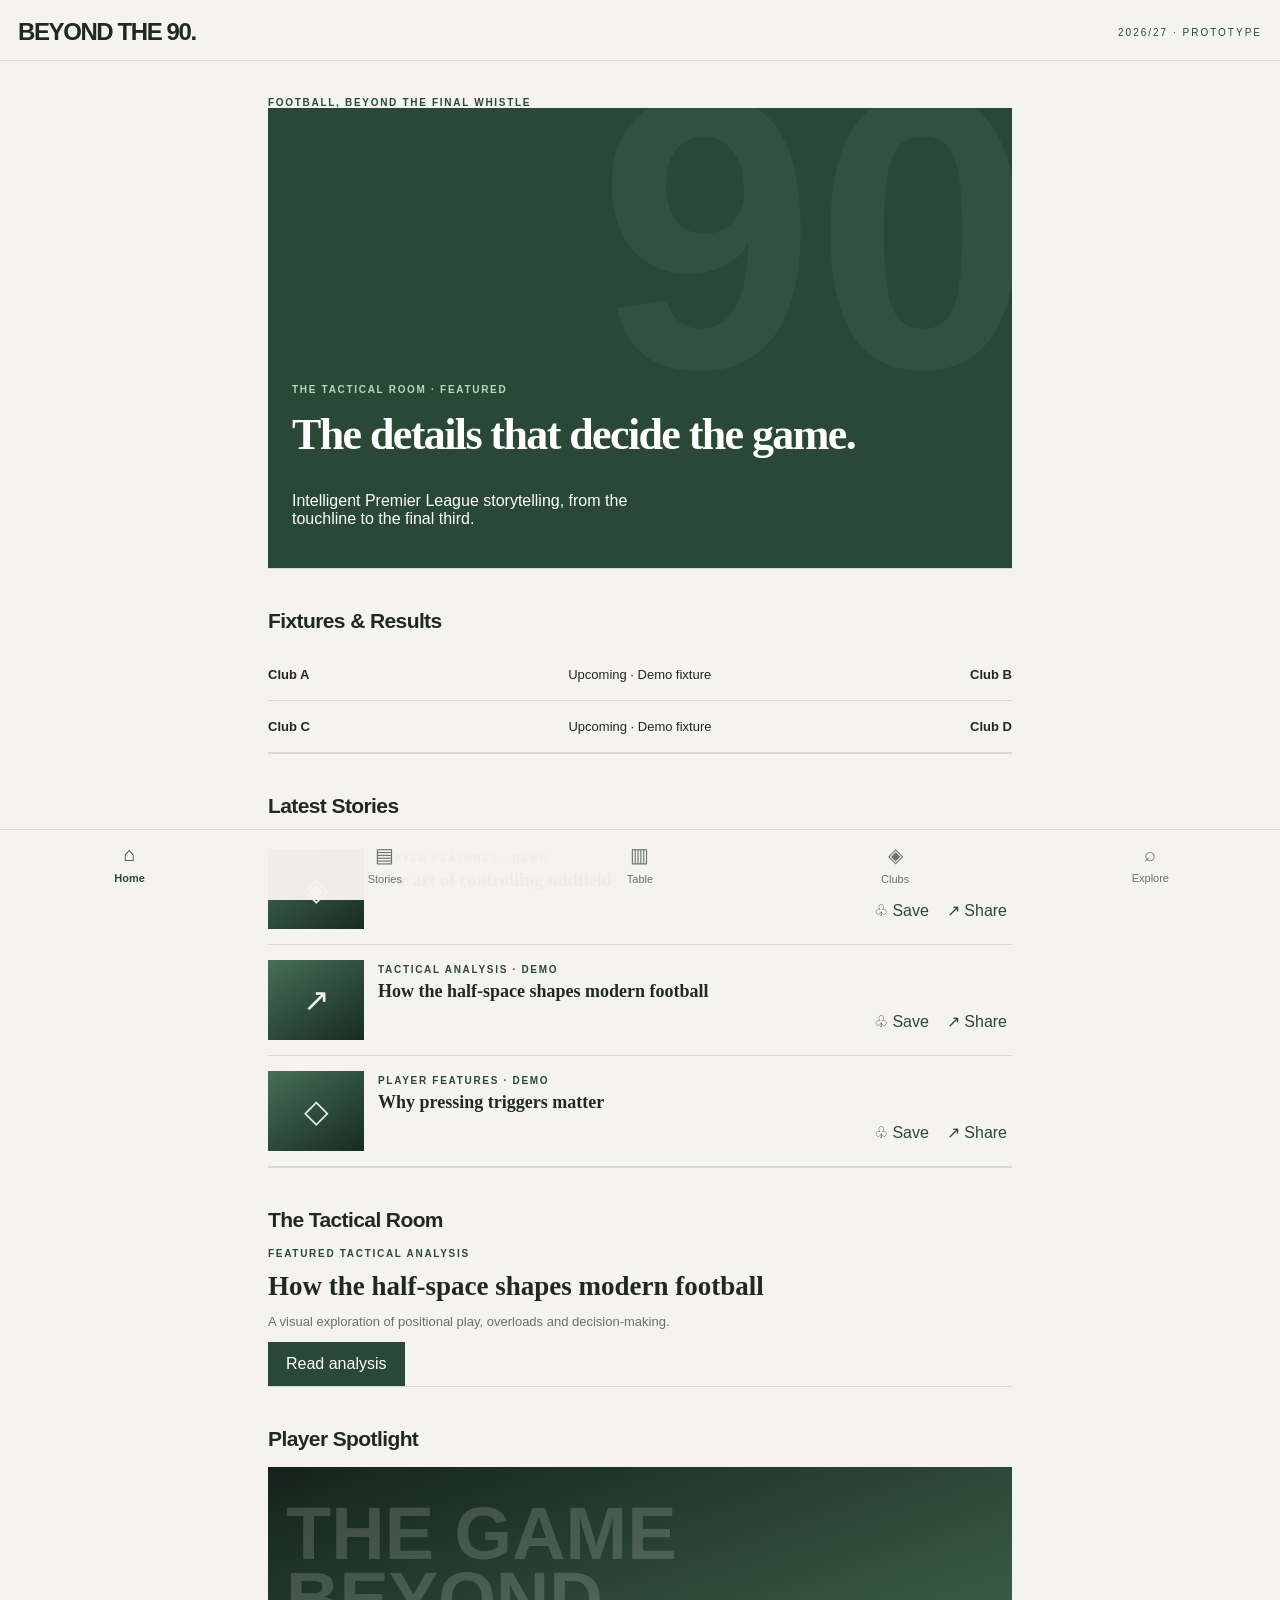
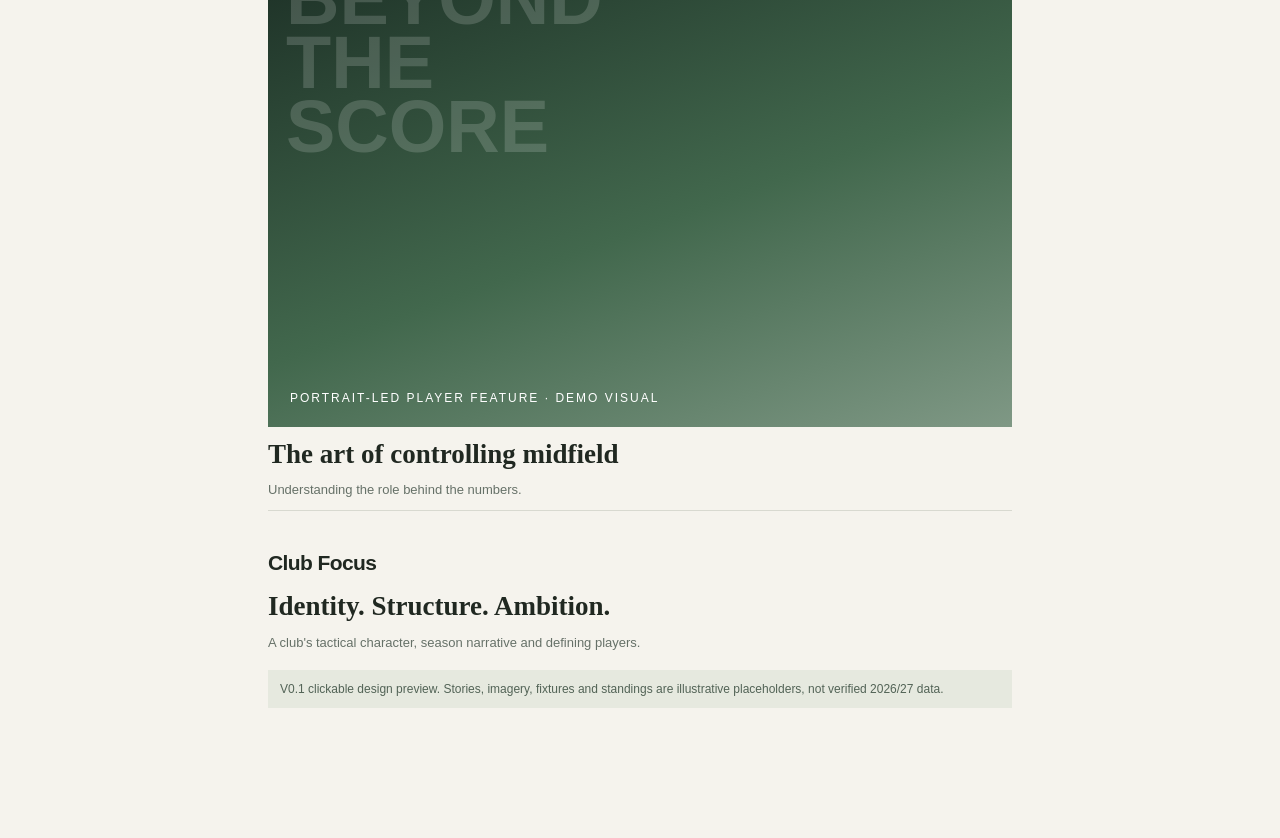
==== index.html @ d26b5502 "Add files via upload" ====
<!doctype html><html lang="en"><head><meta charset="utf-8"><meta name="viewport" content="width=device-width,initial-scale=1,viewport-fit=cover"><title>BEYOND THE 90. — Preview</title><style>:root{--bg:#f5f3ed;--ink:#202821;--green:#294936;--line:#d8d9d0}*{box-sizing:border-box}body{margin:0;background:var(--bg);color:var(--ink);font-family:Arial,Helvetica,sans-serif}button,input{font:inherit}button{cursor:pointer}header{position:sticky;top:0;z-index:4;background:rgba(245,243,237,.96);border-bottom:1px solid var(--line);padding:18px 18px 14px;display:flex;justify-content:space-between;align-items:center}.logo{font-weight:900;font-stretch:condensed;letter-spacing:-1.4px;font-size:24px}.tag{font-size:10px;text-transform:uppercase;letter-spacing:2px;color:var(--green)}main{max-width:780px;margin:auto;padding:20px 18px 110px}.page{display:none}.page.active{display:block}h1{font-family:Georgia,serif;font-size:42px;line-height:1.02;letter-spacing:-1.6px;margin:18px 0}h2{font-size:21px;letter-spacing:-.6px;margin:35px 0 16px}h3{font-family:Georgia,serif;font-size:27px;line-height:1.12;margin:12px 0}.eyebrow{color:var(--green);font-size:10px;font-weight:800;text-transform:uppercase;letter-spacing:1.7px}.muted{color:#667168;font-size:13px}.hero{background:var(--green);color:white;padding:24px;min-height:340px;display:flex;flex-direction:column;justify-content:end;position:relative;overflow:hidden}.hero:before{content:'90';position:absolute;right:-20px;top:-100px;font-size:390px;font-weight:900;color:#ffffff0b}.hero h1{position:relative;font-size:44px}.hero .eyebrow{color:#b6d7bc}.hero p{position:relative;max-width:380px}.section{border-top:1px solid var(--line);padding-top:5px}.fixture{display:flex;justify-content:space-between;padding:18px 0;border-bottom:1px solid var(--line);font-size:13px}.story{display:flex;gap:14px;padding:15px 0;border-bottom:1px solid var(--line);align-items:center}.thumb{width:96px;height:80px;flex-shrink:0;background:linear-gradient(145deg,#456f56,#182b22);display:flex;align-items:center;justify-content:center;color:#e8f0e8;font-size:32px}.story h3{font-size:18px;margin:6px 0}.story button,.actions button{border:0;background:none;color:var(--green);padding:5px}.portrait{height:420px;background:linear-gradient(160deg,#14231d 0%,#42684d 60%,#7f9885 100%);position:relative;display:flex;align-items:end;padding:22px;color:white;overflow:hidden}.portrait:before{content:'THE GAME BEYOND THE SCORE';font-size:74px;font-weight:900;line-height:.87;opacity:.16;position:absolute;top:35px;left:18px;max-width:400px}.portrait .caption{position:relative;font-size:12px;letter-spacing:2px;text-transform:uppercase}.card{padding:16px 0;border-bottom:1px solid var(--line)}.chips{display:flex;overflow-x:auto;gap:8px;padding:12px 0 18px}.chip{border:1px solid #c8cfc7;background:transparent;border-radius:30px;white-space:nowrap;padding:9px 13px;font-size:12px}.search{width:100%;padding:15px;border:1px solid var(--line);background:white;border-radius:2px}.table{width:100%;border-collapse:collapse;font-size:13px}.table th,.table td{padding:13px 6px;text-align:left;border-bottom:1px solid var(--line)}.table th{color:var(--green)}nav{position:fixed;z-index:5;bottom:0;left:0;right:0;background:#f5f3edf7;border-top:1px solid var(--line);display:flex;justify-content:space-around;padding:12px 2px max(14px,env(safe-area-inset-bottom))}nav button{border:0;background:none;font-size:11px;color:#69726b;display:flex;flex-direction:column;align-items:center;gap:6px;min-width:56px}nav button.active{color:var(--green);font-weight:800}nav span{font-size:20px}.primary{background:var(--green);color:white;border:0;padding:13px 18px}.note{font-size:12px;background:#e6e9df;padding:12px;color:#526356;margin:20px 0}.article{display:none}.article.open{display:block}.hidden{display:none}.row{display:flex;justify-content:space-between;align-items:center}.bookmark.saved{color:#fff;background:var(--green);border-radius:3px}.actions{display:flex;gap:8px;justify-content:flex-end}.feature-head{padding:14px 0}.feature-head h3{font-size:30px}.small{font-size:12px}.club{padding:17px 0;border-bottom:1px solid var(--line);display:flex;gap:16px;align-items:center}.crest{width:44px;height:44px;border-radius:50%;background:var(--green);color:white;display:grid;place-items:center;font-weight:bold}.reading{font-family:Georgia,serif;font-size:19px;line-height:1.65}.back{background:none;border:0;color:var(--green);padding:14px 0}@media(min-width:700px){main{padding-top:36px}.hero{min-height:460px}.portrait{height:560px}} </style></head><body><header><div class="logo">BEYOND THE 90.</div><div class="tag">2026/27 · Prototype</div></header><main><div id="home" class="page active"><div class="eyebrow">Football, beyond the final whistle</div><section class="hero"><div class="eyebrow">The tactical room · Featured</div><h1>The details that decide the game.</h1><p>Intelligent Premier League storytelling, from the touchline to the final third.</p></section><div class="section"><h2>Fixtures & Results</h2><div class="fixture"><b>Club A</b><span>Upcoming · Demo fixture</span><b>Club B</b></div><div class="fixture"><b>Club C</b><span>Upcoming · Demo fixture</span><b>Club D</b></div></div><div class="section"><h2>Latest Stories</h2><div id="homeStories"></div></div><div class="section"><h2>The Tactical Room</h2><div class="eyebrow">Featured tactical analysis</div><h3>How the half-space shapes modern football</h3><p class="muted">A visual exploration of positional play, overloads and decision-making.</p><button class="primary" onclick="openArticle(1)">Read analysis</button></div><div class="section"><h2>Player Spotlight</h2><div class="portrait"><div class="caption">Portrait-led player feature · Demo visual</div></div><h3>The art of controlling midfield</h3><p class="muted">Understanding the role behind the numbers.</p></div><div class="section"><h2>Club Focus</h2><h3>Identity. Structure. Ambition.</h3><p class="muted">A club's tactical character, season narrative and defining players.</p></div></div><div id="stories" class="page"><div class="eyebrow">Editorial</div><h1>Stories</h1><p class="muted">Tactical intelligence, player features and the stories behind the results.</p><div id="storiesList"></div></div><div id="table" class="page"><div class="eyebrow">Premier League · Demo</div><h1>League Table</h1><p class="note">Illustrative placeholders only. No live standings or match results are implied.</p><table class="table"><thead><tr><th>#</th><th>Club</th><th>P</th><th>Pts</th></tr></thead><tbody id="standings"></tbody></table></div><div id="clubs" class="page"><div class="eyebrow">The clubs</div><h1>Clubs</h1><p class="muted">Editorial club profiles. Sample entries for layout testing.</p><div id="clubList"></div></div><div id="explore" class="page"><div class="eyebrow">Discover</div><h1>Explore</h1><input id="search" class="search" placeholder="Search stories, clubs, players…" oninput="searchStories(this.value)"><div class="chips"><button class="chip" onclick="topic('Tactics')">Tactics</button><button class="chip" onclick="topic('Midfield')">Midfield</button><button class="chip" onclick="topic('Pressing')">Pressing</button><button class="chip" onclick="topic('Players')">Players</button></div><div id="exploreResults"><h2>Latest Stories</h2><div class="portrait"><div class="caption">Immersive portrait-led feature · Image placeholder</div></div><div class="feature-head"><div class="eyebrow">Player features · Recently published (demo)</div><h3 onclick="openArticle(0)" style="cursor:pointer">The art of controlling midfield</h3><div class="muted">Editorial desk · 5 min read</div><div class="actions"><button onclick="bookmark(0,this)">♧ Save</button><button onclick="shareArticle(0)">↗ Share</button></div></div><div id="exploreStories"></div><button id="loadMore" class="primary" onclick="loadMore()">Load More</button></div><div id="searchResults" class="hidden"></div></div><div id="article" class="article"><button class="back" onclick="backArticle()">← Back to browsing</button><div class="eyebrow">BEYOND THE 90. · Long read</div><h1 id="articleTitle"></h1><p class="muted">Editorial desk · 5 min read · Prototype article</p><div class="portrait"><div class="caption">Authentic licensed photography to be added</div></div><div class="actions"><button onclick="bookmark(currentArticle,this)">♧ Save</button><button onclick="shareArticle(currentArticle)">↗ Share</button></div><div class="reading"><p>Football is often decided in moments too subtle to dominate a highlight reel. The movement before the pass, the spacing between the lines and the decisions made without the ball can change an entire match.</p><p>This is a sample article designed to demonstrate the reading layout. The finished site will contain original, verified editorial coverage with licensed match photography and tactical illustrations.</p></div></div><p class="note">V0.1 clickable design preview. Stories, imagery, fixtures and standings are illustrative placeholders, not verified 2026/27 data.</p></main><nav id="nav"><button class="active" onclick="go('home',this)"><span>⌂</span>Home</button><button onclick="go('stories',this)"><span>▤</span>Stories</button><button onclick="go('table',this)"><span>▥</span>Table</button><button onclick="go('clubs',this)"><span>◈</span>Clubs</button><button onclick="go('explore',this)"><span>⌕</span>Explore</button></nav><script>const titles=['The art of controlling midfield','How the half-space shapes modern football','Why pressing triggers matter','The full-back role is changing','Reading the game between the lines','How teams create overloads','The value of a defensive midfielder','Building from the back'];let currentArticle=0,prior='home',loaded=3;const saved=new Set(JSON.parse(localStorage.getItem('b90saved')||'[]'));function card(i){return `<div class="story"><div class="thumb">${['◈','↗','◇','◉'][i%4]}</div><div style="flex:1"><div class="eyebrow">${i%2?'Tactical analysis':'Player features'} · Demo</div><h3 onclick="openArticle(${i})" style="cursor:pointer">${titles[i]}</h3><div class="actions"><button class="bookmark ${saved.has(i)?'saved':''}" onclick="bookmark(${i},this)">${saved.has(i)?'✓ Saved':'♧ Save'}</button><button onclick="shareArticle(${i})">↗ Share</button></div></div></div>`}function render(){document.getElementById('homeStories').innerHTML=[0,1,2].map(card).join('');document.getElementById('storiesList').innerHTML=titles.map((_,i)=>card(i)).join('');document.getElementById('exploreStories').innerHTML=Array.from({length:loaded},(_,i)=>card(i+1)).join('');document.getElementById('loadMore').style.display=loaded>=titles.length-1?'none':'block'}function go(id,btn){document.getElementById('article').classList.remove('open');document.querySelectorAll('.page').forEach(p=>p.classList.toggle('active',p.id===id));document.querySelectorAll('nav button').forEach(b=>b.classList.remove('active'));btn.classList.add('active');prior=id;window.scrollTo(0,0)}function openArticle(i){currentArticle=i;document.getElementById('articleTitle').textContent=titles[i];document.querySelectorAll('.page').forEach(p=>p.classList.remove('active'));document.getElementById('article').classList.add('open');window.scrollTo(0,0)}function backArticle(){document.getElementById('article').classList.remove('open');document.getElementById(prior).classList.add('active')}function bookmark(i){saved.has(i)?saved.delete(i):saved.add(i);localStorage.setItem('b90saved',JSON.stringify([...saved]));render()}async function shareArticle(i){if(navigator.share){try{await navigator.share({title:titles[i],url:location.href})}catch(e){}}else{try{await navigator.clipboard.writeText(location.href);alert('Prototype link copied')}catch(e){alert('Sharing is available in supported browsers')}}}function loadMore(){loaded=Math.min(loaded+3,titles.length-1);render()}function searchStories(q){const s=document.getElementById('searchResults'),e=document.getElementById('exploreResults');if(!q.trim()){s.classList.add('hidden');e.classList.remove('hidden');return}e.classList.add('hidden');s.classList.remove('hidden');const results=titles.map((t,i)=>({t,i})).filter(x=>x.t.toLowerCase().includes(q.toLowerCase()));s.innerHTML='<h2>Search Results</h2>'+(results.length?results.map(x=>card(x.i)).join(''):'<p class="muted">No matching demo stories. Try “midfield” or “pressing”.</p>')}function topic(q){document.getElementById('search').value=q;searchStories(q)}document.getElementById('standings').innerHTML=Array.from({length:20},(_,i)=>`<tr><td>${i+1}</td><td>Demo Club ${i+1}</td><td>—</td><td>—</td></tr>`).join('');document.getElementById('clubList').innerHTML=['Arsenal','Aston Villa','Bournemouth','Brentford','Brighton','Chelsea','Crystal Palace','Everton','Fulham','Liverpool','Manchester City','Manchester United','Newcastle United','Nottingham Forest','Tottenham Hotspur','West Ham United'].map((n,i)=>`<div class="club"><div class="crest">${n.slice(0,2).toUpperCase()}</div><div><b>${n}</b><div class="muted">Editorial club profile · Preview</div></div></div>`).join('');render();</script></body></html>
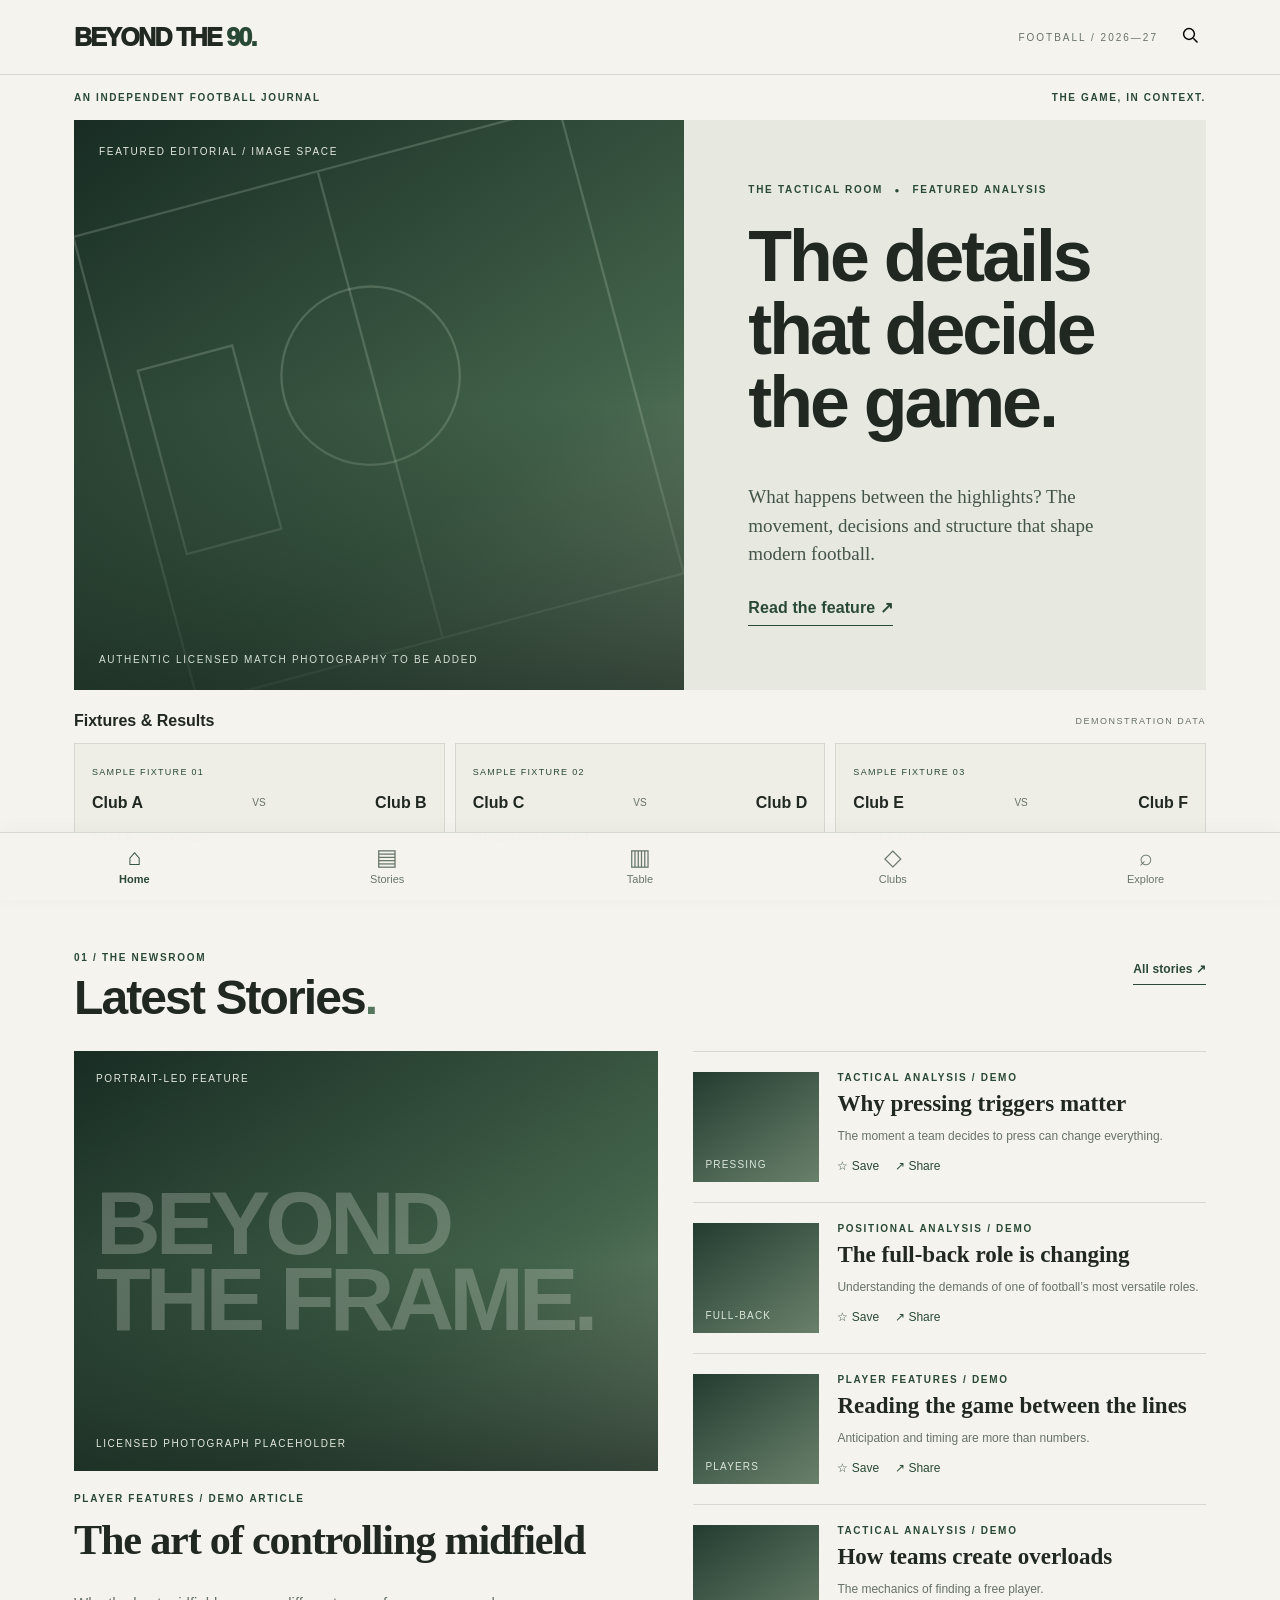
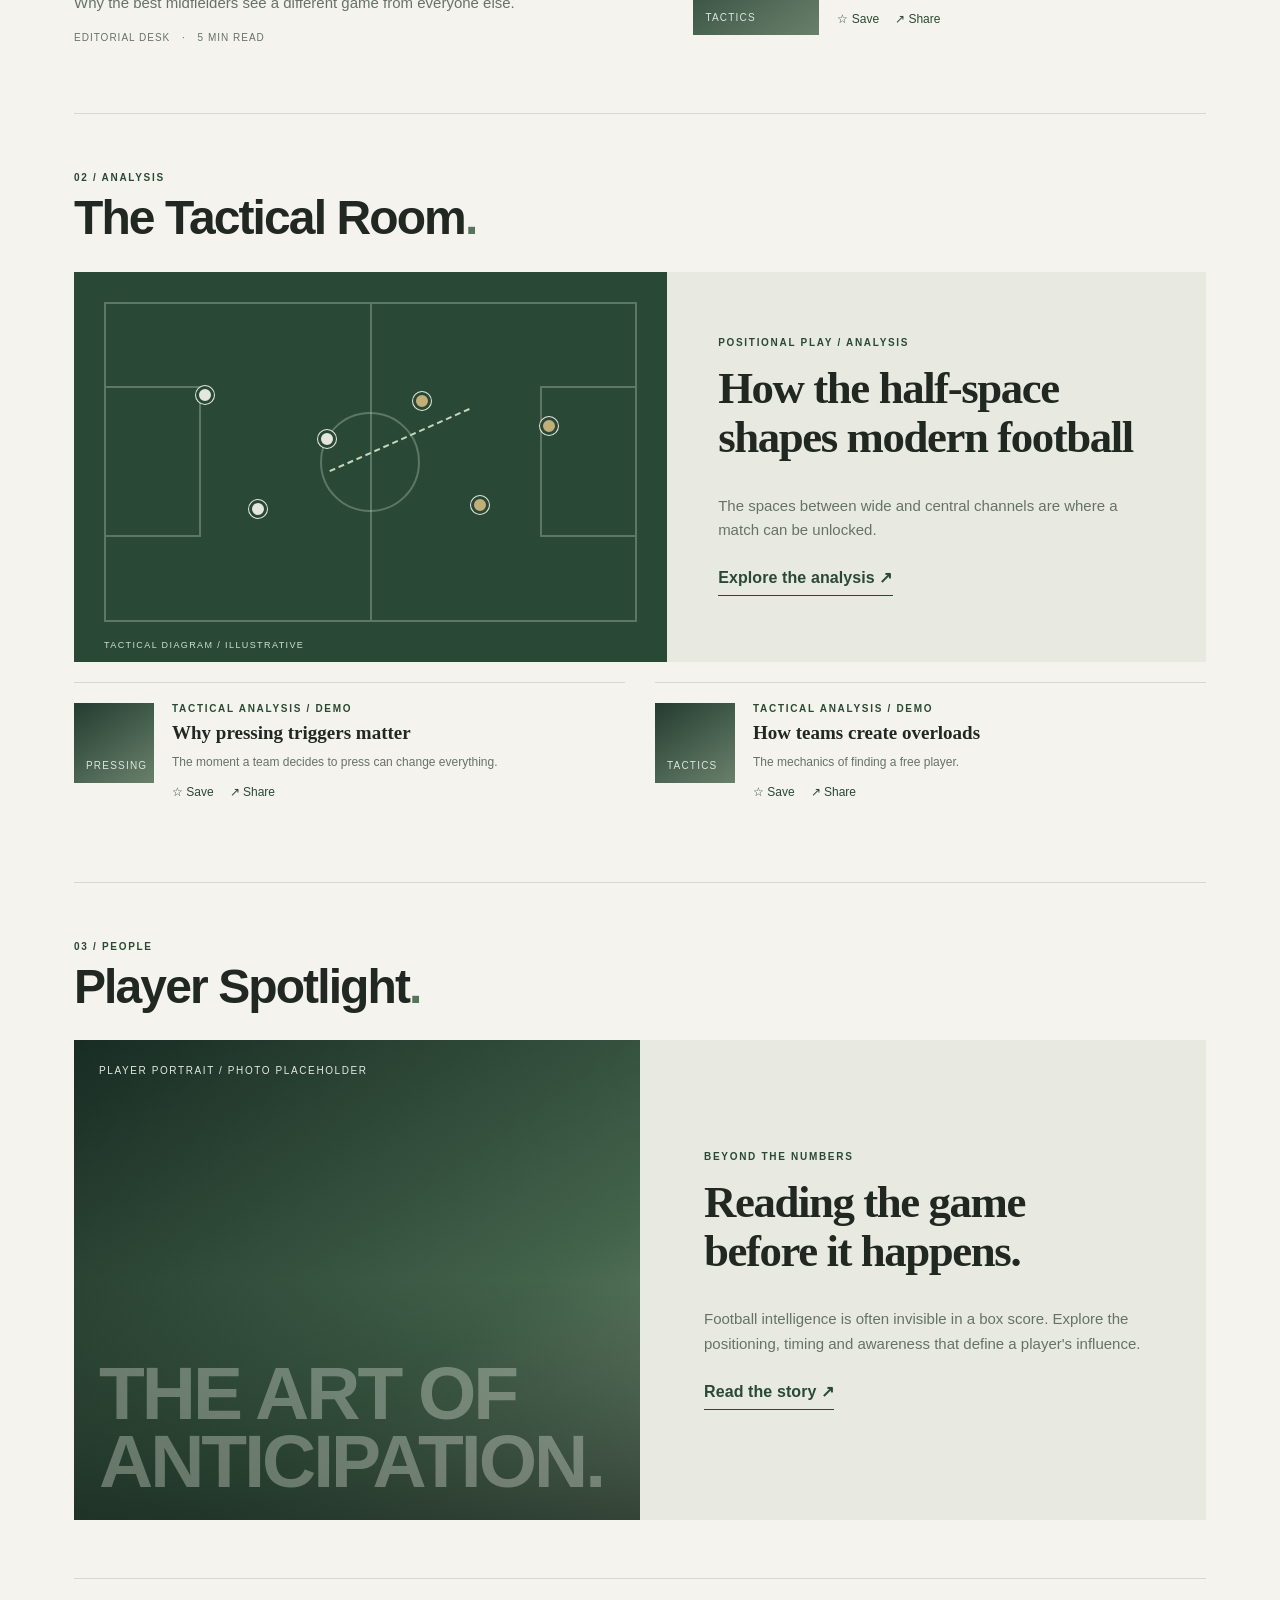
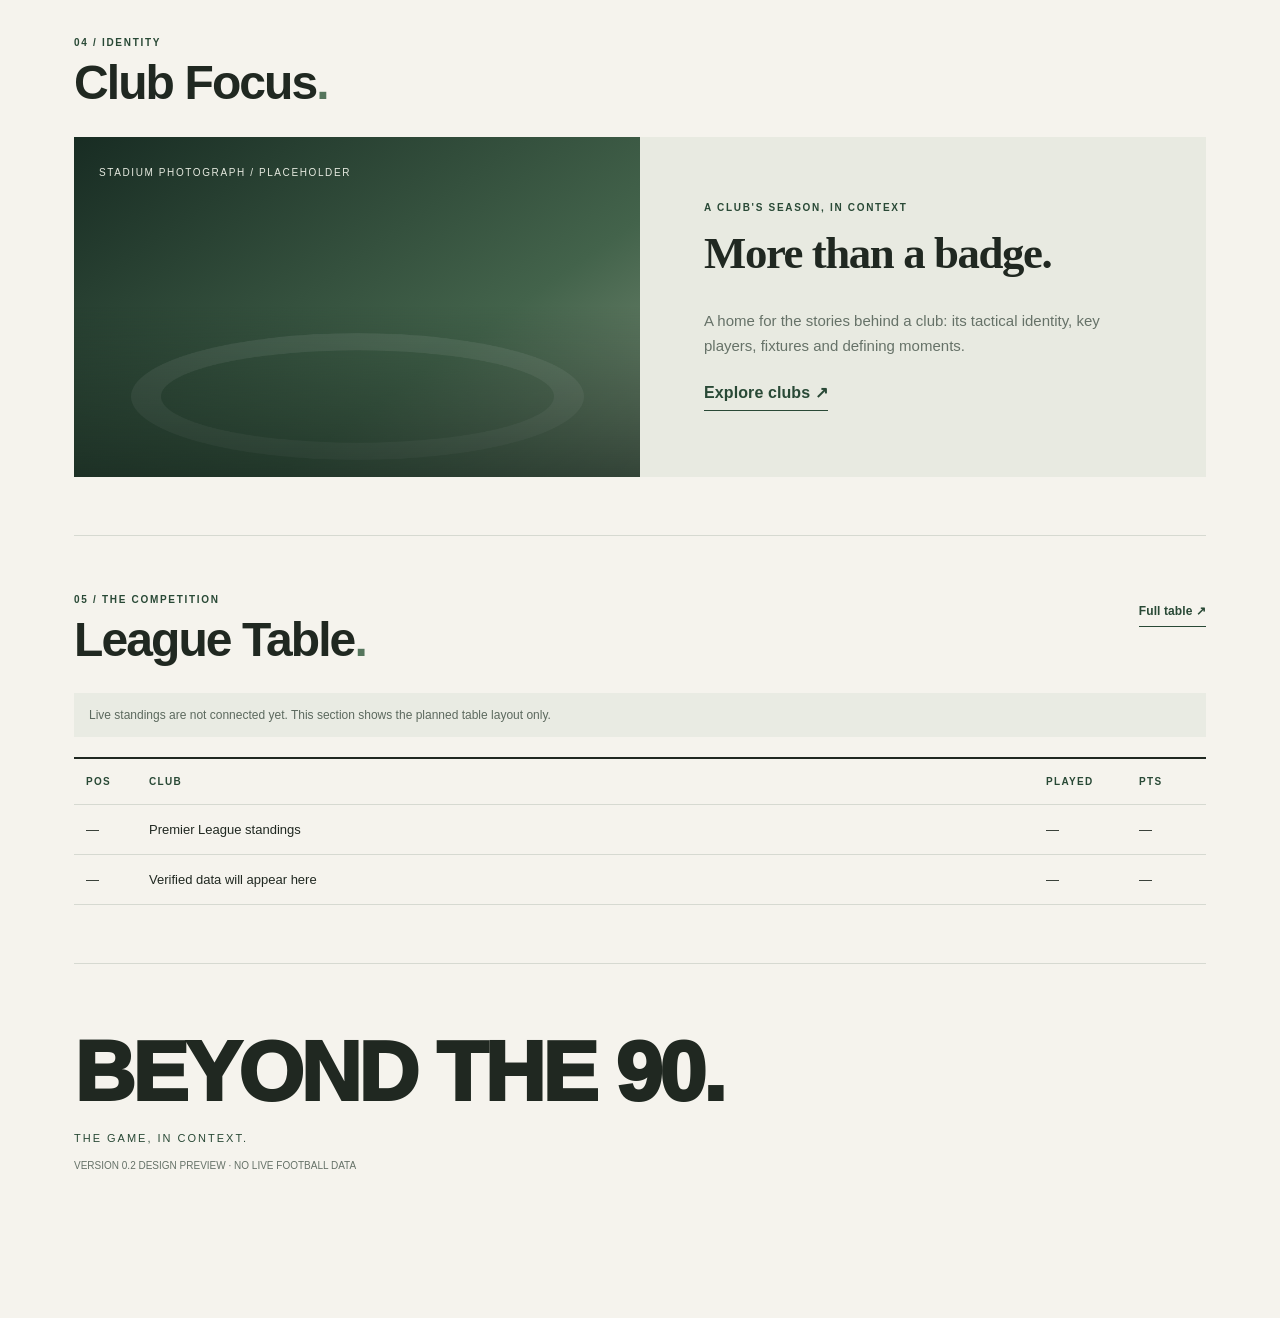
==== commit a92424ba: "Add files via upload" ====
--- a/index.html
+++ b/index.html
@@ -1 +1,10 @@
-<!doctype html><html lang="en"><head><meta charset="utf-8"><meta name="viewport" content="width=device-width,initial-scale=1,viewport-fit=cover"><title>BEYOND THE 90. — Preview</title><style>:root{--bg:#f5f3ed;--ink:#202821;--green:#294936;--line:#d8d9d0}*{box-sizing:border-box}body{margin:0;background:var(--bg);color:var(--ink);font-family:Arial,Helvetica,sans-serif}button,input{font:inherit}button{cursor:pointer}header{position:sticky;top:0;z-index:4;background:rgba(245,243,237,.96);border-bottom:1px solid var(--line);padding:18px 18px 14px;display:flex;justify-content:space-between;align-items:center}.logo{font-weight:900;font-stretch:condensed;letter-spacing:-1.4px;font-size:24px}.tag{font-size:10px;text-transform:uppercase;letter-spacing:2px;color:var(--green)}main{max-width:780px;margin:auto;padding:20px 18px 110px}.page{display:none}.page.active{display:block}h1{font-family:Georgia,serif;font-size:42px;line-height:1.02;letter-spacing:-1.6px;margin:18px 0}h2{font-size:21px;letter-spacing:-.6px;margin:35px 0 16px}h3{font-family:Georgia,serif;font-size:27px;line-height:1.12;margin:12px 0}.eyebrow{color:var(--green);font-size:10px;font-weight:800;text-transform:uppercase;letter-spacing:1.7px}.muted{color:#667168;font-size:13px}.hero{background:var(--green);color:white;padding:24px;min-height:340px;display:flex;flex-direction:column;justify-content:end;position:relative;overflow:hidden}.hero:before{content:'90';position:absolute;right:-20px;top:-100px;font-size:390px;font-weight:900;color:#ffffff0b}.hero h1{position:relative;font-size:44px}.hero .eyebrow{color:#b6d7bc}.hero p{position:relative;max-width:380px}.section{border-top:1px solid var(--line);padding-top:5px}.fixture{display:flex;justify-content:space-between;padding:18px 0;border-bottom:1px solid var(--line);font-size:13px}.story{display:flex;gap:14px;padding:15px 0;border-bottom:1px solid var(--line);align-items:center}.thumb{width:96px;height:80px;flex-shrink:0;background:linear-gradient(145deg,#456f56,#182b22);display:flex;align-items:center;justify-content:center;color:#e8f0e8;font-size:32px}.story h3{font-size:18px;margin:6px 0}.story button,.actions button{border:0;background:none;color:var(--green);padding:5px}.portrait{height:420px;background:linear-gradient(160deg,#14231d 0%,#42684d 60%,#7f9885 100%);position:relative;display:flex;align-items:end;padding:22px;color:white;overflow:hidden}.portrait:before{content:'THE GAME BEYOND THE SCORE';font-size:74px;font-weight:900;line-height:.87;opacity:.16;position:absolute;top:35px;left:18px;max-width:400px}.portrait .caption{position:relative;font-size:12px;letter-spacing:2px;text-transform:uppercase}.card{padding:16px 0;border-bottom:1px solid var(--line)}.chips{display:flex;overflow-x:auto;gap:8px;padding:12px 0 18px}.chip{border:1px solid #c8cfc7;background:transparent;border-radius:30px;white-space:nowrap;padding:9px 13px;font-size:12px}.search{width:100%;padding:15px;border:1px solid var(--line);background:white;border-radius:2px}.table{width:100%;border-collapse:collapse;font-size:13px}.table th,.table td{padding:13px 6px;text-align:left;border-bottom:1px solid var(--line)}.table th{color:var(--green)}nav{position:fixed;z-index:5;bottom:0;left:0;right:0;background:#f5f3edf7;border-top:1px solid var(--line);display:flex;justify-content:space-around;padding:12px 2px max(14px,env(safe-area-inset-bottom))}nav button{border:0;background:none;font-size:11px;color:#69726b;display:flex;flex-direction:column;align-items:center;gap:6px;min-width:56px}nav button.active{color:var(--green);font-weight:800}nav span{font-size:20px}.primary{background:var(--green);color:white;border:0;padding:13px 18px}.note{font-size:12px;background:#e6e9df;padding:12px;color:#526356;margin:20px 0}.article{display:none}.article.open{display:block}.hidden{display:none}.row{display:flex;justify-content:space-between;align-items:center}.bookmark.saved{color:#fff;background:var(--green);border-radius:3px}.actions{display:flex;gap:8px;justify-content:flex-end}.feature-head{padding:14px 0}.feature-head h3{font-size:30px}.small{font-size:12px}.club{padding:17px 0;border-bottom:1px solid var(--line);display:flex;gap:16px;align-items:center}.crest{width:44px;height:44px;border-radius:50%;background:var(--green);color:white;display:grid;place-items:center;font-weight:bold}.reading{font-family:Georgia,serif;font-size:19px;line-height:1.65}.back{background:none;border:0;color:var(--green);padding:14px 0}@media(min-width:700px){main{padding-top:36px}.hero{min-height:460px}.portrait{height:560px}} </style></head><body><header><div class="logo">BEYOND THE 90.</div><div class="tag">2026/27 · Prototype</div></header><main><div id="home" class="page active"><div class="eyebrow">Football, beyond the final whistle</div><section class="hero"><div class="eyebrow">The tactical room · Featured</div><h1>The details that decide the game.</h1><p>Intelligent Premier League storytelling, from the touchline to the final third.</p></section><div class="section"><h2>Fixtures & Results</h2><div class="fixture"><b>Club A</b><span>Upcoming · Demo fixture</span><b>Club B</b></div><div class="fixture"><b>Club C</b><span>Upcoming · Demo fixture</span><b>Club D</b></div></div><div class="section"><h2>Latest Stories</h2><div id="homeStories"></div></div><div class="section"><h2>The Tactical Room</h2><div class="eyebrow">Featured tactical analysis</div><h3>How the half-space shapes modern football</h3><p class="muted">A visual exploration of positional play, overloads and decision-making.</p><button class="primary" onclick="openArticle(1)">Read analysis</button></div><div class="section"><h2>Player Spotlight</h2><div class="portrait"><div class="caption">Portrait-led player feature · Demo visual</div></div><h3>The art of controlling midfield</h3><p class="muted">Understanding the role behind the numbers.</p></div><div class="section"><h2>Club Focus</h2><h3>Identity. Structure. Ambition.</h3><p class="muted">A club's tactical character, season narrative and defining players.</p></div></div><div id="stories" class="page"><div class="eyebrow">Editorial</div><h1>Stories</h1><p class="muted">Tactical intelligence, player features and the stories behind the results.</p><div id="storiesList"></div></div><div id="table" class="page"><div class="eyebrow">Premier League · Demo</div><h1>League Table</h1><p class="note">Illustrative placeholders only. No live standings or match results are implied.</p><table class="table"><thead><tr><th>#</th><th>Club</th><th>P</th><th>Pts</th></tr></thead><tbody id="standings"></tbody></table></div><div id="clubs" class="page"><div class="eyebrow">The clubs</div><h1>Clubs</h1><p class="muted">Editorial club profiles. Sample entries for layout testing.</p><div id="clubList"></div></div><div id="explore" class="page"><div class="eyebrow">Discover</div><h1>Explore</h1><input id="search" class="search" placeholder="Search stories, clubs, players…" oninput="searchStories(this.value)"><div class="chips"><button class="chip" onclick="topic('Tactics')">Tactics</button><button class="chip" onclick="topic('Midfield')">Midfield</button><button class="chip" onclick="topic('Pressing')">Pressing</button><button class="chip" onclick="topic('Players')">Players</button></div><div id="exploreResults"><h2>Latest Stories</h2><div class="portrait"><div class="caption">Immersive portrait-led feature · Image placeholder</div></div><div class="feature-head"><div class="eyebrow">Player features · Recently published (demo)</div><h3 onclick="openArticle(0)" style="cursor:pointer">The art of controlling midfield</h3><div class="muted">Editorial desk · 5 min read</div><div class="actions"><button onclick="bookmark(0,this)">♧ Save</button><button onclick="shareArticle(0)">↗ Share</button></div></div><div id="exploreStories"></div><button id="loadMore" class="primary" onclick="loadMore()">Load More</button></div><div id="searchResults" class="hidden"></div></div><div id="article" class="article"><button class="back" onclick="backArticle()">← Back to browsing</button><div class="eyebrow">BEYOND THE 90. · Long read</div><h1 id="articleTitle"></h1><p class="muted">Editorial desk · 5 min read · Prototype article</p><div class="portrait"><div class="caption">Authentic licensed photography to be added</div></div><div class="actions"><button onclick="bookmark(currentArticle,this)">♧ Save</button><button onclick="shareArticle(currentArticle)">↗ Share</button></div><div class="reading"><p>Football is often decided in moments too subtle to dominate a highlight reel. The movement before the pass, the spacing between the lines and the decisions made without the ball can change an entire match.</p><p>This is a sample article designed to demonstrate the reading layout. The finished site will contain original, verified editorial coverage with licensed match photography and tactical illustrations.</p></div></div><p class="note">V0.1 clickable design preview. Stories, imagery, fixtures and standings are illustrative placeholders, not verified 2026/27 data.</p></main><nav id="nav"><button class="active" onclick="go('home',this)"><span>⌂</span>Home</button><button onclick="go('stories',this)"><span>▤</span>Stories</button><button onclick="go('table',this)"><span>▥</span>Table</button><button onclick="go('clubs',this)"><span>◈</span>Clubs</button><button onclick="go('explore',this)"><span>⌕</span>Explore</button></nav><script>const titles=['The art of controlling midfield','How the half-space shapes modern football','Why pressing triggers matter','The full-back role is changing','Reading the game between the lines','How teams create overloads','The value of a defensive midfielder','Building from the back'];let currentArticle=0,prior='home',loaded=3;const saved=new Set(JSON.parse(localStorage.getItem('b90saved')||'[]'));function card(i){return `<div class="story"><div class="thumb">${['◈','↗','◇','◉'][i%4]}</div><div style="flex:1"><div class="eyebrow">${i%2?'Tactical analysis':'Player features'} · Demo</div><h3 onclick="openArticle(${i})" style="cursor:pointer">${titles[i]}</h3><div class="actions"><button class="bookmark ${saved.has(i)?'saved':''}" onclick="bookmark(${i},this)">${saved.has(i)?'✓ Saved':'♧ Save'}</button><button onclick="shareArticle(${i})">↗ Share</button></div></div></div>`}function render(){document.getElementById('homeStories').innerHTML=[0,1,2].map(card).join('');document.getElementById('storiesList').innerHTML=titles.map((_,i)=>card(i)).join('');document.getElementById('exploreStories').innerHTML=Array.from({length:loaded},(_,i)=>card(i+1)).join('');document.getElementById('loadMore').style.display=loaded>=titles.length-1?'none':'block'}function go(id,btn){document.getElementById('article').classList.remove('open');document.querySelectorAll('.page').forEach(p=>p.classList.toggle('active',p.id===id));document.querySelectorAll('nav button').forEach(b=>b.classList.remove('active'));btn.classList.add('active');prior=id;window.scrollTo(0,0)}function openArticle(i){currentArticle=i;document.getElementById('articleTitle').textContent=titles[i];document.querySelectorAll('.page').forEach(p=>p.classList.remove('active'));document.getElementById('article').classList.add('open');window.scrollTo(0,0)}function backArticle(){document.getElementById('article').classList.remove('open');document.getElementById(prior).classList.add('active')}function bookmark(i){saved.has(i)?saved.delete(i):saved.add(i);localStorage.setItem('b90saved',JSON.stringify([...saved]));render()}async function shareArticle(i){if(navigator.share){try{await navigator.share({title:titles[i],url:location.href})}catch(e){}}else{try{await navigator.clipboard.writeText(location.href);alert('Prototype link copied')}catch(e){alert('Sharing is available in supported browsers')}}}function loadMore(){loaded=Math.min(loaded+3,titles.length-1);render()}function searchStories(q){const s=document.getElementById('searchResults'),e=document.getElementById('exploreResults');if(!q.trim()){s.classList.add('hidden');e.classList.remove('hidden');return}e.classList.add('hidden');s.classList.remove('hidden');const results=titles.map((t,i)=>({t,i})).filter(x=>x.t.toLowerCase().includes(q.toLowerCase()));s.innerHTML='<h2>Search Results</h2>'+(results.length?results.map(x=>card(x.i)).join(''):'<p class="muted">No matching demo stories. Try “midfield” or “pressing”.</p>')}function topic(q){document.getElementById('search').value=q;searchStories(q)}document.getElementById('standings').innerHTML=Array.from({length:20},(_,i)=>`<tr><td>${i+1}</td><td>Demo Club ${i+1}</td><td>—</td><td>—</td></tr>`).join('');document.getElementById('clubList').innerHTML=['Arsenal','Aston Villa','Bournemouth','Brentford','Brighton','Chelsea','Crystal Palace','Everton','Fulham','Liverpool','Manchester City','Manchester United','Newcastle United','Nottingham Forest','Tottenham Hotspur','West Ham United'].map((n,i)=>`<div class="club"><div class="crest">${n.slice(0,2).toUpperCase()}</div><div><b>${n}</b><div class="muted">Editorial club profile · Preview</div></div></div>`).join('');render();</script></body></html>
+<!doctype html>
+<html lang="en"><head><meta charset="utf-8"><meta name="viewport" content="width=device-width,initial-scale=1,viewport-fit=cover"><meta name="theme-color" content="#f5f3ed"><meta name="description" content="BEYOND THE 90. — Independent football storytelling and tactical analysis. Website design preview."><title>BEYOND THE 90. | Premier League 2026/27</title><link rel="stylesheet" href="styles.css" defer><script src="script.js" defer></script></head>
+<body><a class="skip" href="#content">Skip to content</a><header class="site-header"><div class="header-inner"><button class="wordmark" data-page="home" aria-label="BEYOND THE 90. home">BEYOND THE <span>90.</span></button><div class="edition">FOOTBALL / 2026—27</div><button class="header-search" data-page="explore" aria-label="Explore and search"><svg viewBox="0 0 24 24" aria-hidden="true"><circle cx="10.8" cy="10.8" r="6.5"/><path d="m16 16 5 5"/></svg></button></div></header>
+<main id="content"><section id="home" class="page active" aria-label="Home"><div class="intro-line"><span>AN INDEPENDENT FOOTBALL JOURNAL</span><span>THE GAME, IN CONTEXT.</span></div><section class="hero-section" aria-labelledby="hero-title"><div class="hero-media photo-placeholder"><div class="image-kicker">FEATURED EDITORIAL / IMAGE SPACE</div><div class="pitch-lines" aria-hidden="true"><span></span><span></span><span></span></div><div class="image-credit">AUTHENTIC LICENSED MATCH PHOTOGRAPHY TO BE ADDED</div></div><div class="hero-copy"><div class="eyebrow">THE TACTICAL ROOM <span class="dot">●</span> FEATURED ANALYSIS</div><h1 id="hero-title">The details that decide the game.</h1><p>What happens between the highlights? The movement, decisions and structure that shape modern football.</p><button class="text-link" data-article="1">Read the feature <span aria-hidden="true">↗</span></button></div></section><section class="fixtures-wrap" aria-label="Fixtures and results"><div class="section-bar"><h2>Fixtures &amp; Results</h2><span>DEMONSTRATION DATA</span></div><div class="fixture-scroll"><div class="fixture"><span class="fixture-top">SAMPLE FIXTURE 01</span><div class="fixture-main"><b>Club A</b><span>VS</span><b>Club B</b></div><small>Schedule to be connected</small></div><div class="fixture"><span class="fixture-top">SAMPLE FIXTURE 02</span><div class="fixture-main"><b>Club C</b><span>VS</span><b>Club D</b></div><small>Schedule to be connected</small></div><div class="fixture"><span class="fixture-top">SAMPLE FIXTURE 03</span><div class="fixture-main"><b>Club E</b><span>VS</span><b>Club F</b></div><small>Schedule to be connected</small></div></div></section><section class="editorial-section" aria-labelledby="latest-title"><div class="section-heading"><div><div class="eyebrow">01 / THE NEWSROOM</div><h2 id="latest-title">Latest Stories<span class="punct">.</span></h2></div><button class="text-link small-link" data-page="stories">All stories ↗</button></div><div class="latest-grid"><article class="lead-story"><button class="media-button" data-article="0" aria-label="Read The art of controlling midfield"><div class="lead-image photo-placeholder"><span>PORTRAIT-LED FEATURE</span><strong>BEYOND<br>THE FRAME.</strong><small>LICENSED PHOTOGRAPH PLACEHOLDER</small></div></button><div class="eyebrow">PLAYER FEATURES / DEMO ARTICLE</div><button class="headline-button" data-article="0"><h3>The art of controlling midfield</h3></button><p>Why the best midfielders see a different game from everyone else.</p><div class="meta">EDITORIAL DESK <span>·</span> 5 MIN READ</div></article><div class="story-stack" id="homeStories"></div></div></section><section class="editorial-section tactical-section" aria-labelledby="tactical-title"><div class="section-heading"><div><div class="eyebrow">02 / ANALYSIS</div><h2 id="tactical-title">The Tactical Room<span class="punct">.</span></h2></div></div><div class="tactical-feature"><div class="tactical-graphic" aria-label="Illustrative tactical pitch with player positions"><div class="pitch-outline"><div class="pitch-center"></div><div class="pitch-box left"></div><div class="pitch-box right"></div><i class="player p1"></i><i class="player p2"></i><i class="player p3"></i><i class="player p4"></i><i class="player p5"></i><i class="player p6"></i><i class="movement"></i></div><div class="graphic-label">TACTICAL DIAGRAM / ILLUSTRATIVE</div></div><div class="tactical-copy"><div class="eyebrow">POSITIONAL PLAY / ANALYSIS</div><h3>How the half-space shapes modern football</h3><p>The spaces between wide and central channels are where a match can be unlocked.</p><button class="text-link" data-article="1">Explore the analysis ↗</button></div></div><div class="mini-analysis" id="tacticalRows"></div></section><section class="editorial-section" aria-labelledby="spotlight-title"><div class="section-heading"><div><div class="eyebrow">03 / PEOPLE</div><h2 id="spotlight-title">Player Spotlight<span class="punct">.</span></h2></div></div><div class="spotlight-grid"><div class="spotlight-visual photo-placeholder"><span>PLAYER PORTRAIT / PHOTO PLACEHOLDER</span><strong>THE ART OF<br>ANTICIPATION.</strong></div><div class="spotlight-copy"><div class="eyebrow">BEYOND THE NUMBERS</div><h3>Reading the game before it happens.</h3><p>Football intelligence is often invisible in a box score. Explore the positioning, timing and awareness that define a player's influence.</p><button class="text-link" data-article="4">Read the story ↗</button></div></div></section><section class="editorial-section" aria-labelledby="clubfocus-title"><div class="section-heading"><div><div class="eyebrow">04 / IDENTITY</div><h2 id="clubfocus-title">Club Focus<span class="punct">.</span></h2></div></div><div class="club-focus"><div class="stadium-visual photo-placeholder"><span>STADIUM PHOTOGRAPH / PLACEHOLDER</span><div class="stadium-shape" aria-hidden="true"></div></div><div class="club-focus-copy"><div class="eyebrow">A CLUB'S SEASON, IN CONTEXT</div><h3>More than a badge.</h3><p>A home for the stories behind a club: its tactical identity, key players, fixtures and defining moments.</p><button class="text-link" data-page="clubs">Explore clubs ↗</button></div></div></section><section class="editorial-section" aria-labelledby="table-title"><div class="section-heading"><div><div class="eyebrow">05 / THE COMPETITION</div><h2 id="table-title">League Table<span class="punct">.</span></h2></div><button class="text-link small-link" data-page="table">Full table ↗</button></div><p class="data-note">Live standings are not connected yet. This section shows the planned table layout only.</p><div class="table-preview"><div class="table-row table-head"><span>POS</span><span>CLUB</span><span>PLAYED</span><span>PTS</span></div><div class="table-row"><span>—</span><span>Premier League standings</span><span>—</span><span>—</span></div><div class="table-row"><span>—</span><span>Verified data will appear here</span><span>—</span><span>—</span></div></div></section><footer class="site-footer"><div class="footer-logo">BEYOND THE 90.</div><p>THE GAME, IN CONTEXT.</p><small>VERSION 0.2 DESIGN PREVIEW · NO LIVE FOOTBALL DATA</small></footer></section>
+<section id="stories" class="page inner-page"><div class="eyebrow">THE EDITORIAL DESK</div><h1>Stories<span class="punct">.</span></h1><p class="page-intro">Original ideas. Tactical thinking. The people and decisions behind the game.</p><div class="story-list" id="storiesList"></div></section>
+<section id="table" class="page inner-page"><div class="eyebrow">THE COMPETITION</div><h1>League Table<span class="punct">.</span></h1><p class="page-intro">A verified Premier League table will appear here once a reliable data source is connected.</p><div class="data-note">DEMO STATE — NO LIVE RESULTS OR STANDINGS</div><div class="table-preview"><div class="table-row table-head"><span>POS</span><span>CLUB</span><span>P</span><span>PTS</span></div><div class="table-row"><span>—</span><span>Awaiting verified league data</span><span>—</span><span>—</span></div></div></section>
+<section id="clubs" class="page inner-page"><div class="eyebrow">THE CLUBS</div><h1>Clubs<span class="punct">.</span></h1><p class="page-intro">Discover the identities, tactics and stories behind Premier League clubs.</p><div id="clubList" class="club-list"></div><p class="data-note">Club directory is an illustrative selection, not a verified 2026/27 membership list.</p></section>
+<section id="explore" class="page inner-page"><div class="eyebrow">DISCOVER THE GAME</div><h1>Explore<span class="punct">.</span></h1><label class="sr-only" for="search">Search stories</label><input id="search" type="search" placeholder="Search stories and topics…" autocomplete="off"><div class="chips"><button data-topic="Tactics">Tactics</button><button data-topic="Midfield">Midfield</button><button data-topic="Pressing">Pressing</button><button data-topic="Players">Players</button></div><div id="exploreDefault"><h2 class="explore-title">Latest Stories</h2><button class="media-button" data-article="0" aria-label="Read featured story"><div class="explore-portrait photo-placeholder"><span>IMMERSIVE PORTRAIT PHOTOGRAPH / PLACEHOLDER</span><strong>THE ART OF<br>THE GAME.</strong></div></button><div class="eyebrow">PLAYER FEATURES / DEMO ARTICLE</div><button class="headline-button" data-article="0"><h3>The art of controlling midfield</h3></button><p class="meta">EDITORIAL DESK · 5 MIN READ</p><div id="exploreStories"></div><button class="load-more" id="loadMore">Load more stories ↓</button></div><div id="searchResults" hidden></div></section>
+<section id="article" class="page inner-page"><button id="articleBack" class="back-link">← Back to browsing</button><div class="eyebrow" id="articleCategory">EDITORIAL / DEMO ARTICLE</div><h1 id="articleTitle"></h1><p class="page-intro" id="articleExcerpt"></p><div class="article-photo photo-placeholder"><span>LICENSED ARTICLE PHOTOGRAPH / PLACEHOLDER</span></div><div class="article-tools"><span>EDITORIAL DESK · 5 MIN READ</span><div><button id="articleBookmark">☆ Save</button><button id="articleShare">↗ Share</button></div></div><div class="article-body"><p>Football is often decided in moments too subtle to dominate a highlight reel. The movement before the pass, the spacing between the lines and the decisions made without the ball can change an entire match.</p><p>This is a sample article demonstrating the reading experience. The finished BEYOND THE 90. will feature original, fact-checked editorial coverage with properly licensed photography and carefully designed tactical illustrations.</p></div></section></main>
+<nav class="bottom-nav" aria-label="Primary navigation"><button data-page="home" class="active" aria-current="page"><span aria-hidden="true">⌂</span>Home</button><button data-page="stories"><span aria-hidden="true">▤</span>Stories</button><button data-page="table"><span aria-hidden="true">▥</span>Table</button><button data-page="clubs"><span aria-hidden="true">◇</span>Clubs</button><button data-page="explore"><span aria-hidden="true">⌕</span>Explore</button></nav><div id="toast" class="toast" role="status" aria-live="polite"></div></body></html>
--- a/styles.css
+++ b/styles.css
@@ -0,0 +1 @@
+:root{--bg:#f5f3ed;--ink:#202821;--green:#294936;--muted:#667268;--line:#d6d9d1;--cream:#e9e9df}*{box-sizing:border-box}html{scroll-behavior:smooth}body{margin:0;background:var(--bg);color:var(--ink);font-family:Arial,Helvetica,sans-serif;-webkit-font-smoothing:antialiased}button,input{font:inherit}button{cursor:pointer}button:focus-visible,input:focus-visible,a:focus-visible{outline:3px solid #527f61;outline-offset:3px}.skip{position:absolute;top:-100px;left:10px;background:white;z-index:100;padding:10px}.skip:focus{top:10px}.sr-only{position:absolute;width:1px;height:1px;overflow:hidden;clip:rect(0,0,0,0)}.site-header{position:sticky;top:0;z-index:20;background:rgba(245,243,237,.97);border-bottom:1px solid var(--line);backdrop-filter:blur(12px)}.header-inner{max-width:1180px;margin:auto;display:flex;align-items:center;gap:16px;padding:19px 24px}.wordmark{background:none;border:0;padding:0;color:var(--ink);font-weight:950;letter-spacing:-1.7px;font-size:25px;white-space:nowrap}.wordmark span{color:var(--green)}.edition{font-size:10px;letter-spacing:2px;color:var(--muted);margin-left:auto}.header-search{border:0;background:none;padding:6px}.header-search svg{width:20px;height:20px;fill:none;stroke:currentColor;stroke-width:1.8}main{max-width:1180px;margin:auto;padding:0 24px 115px}.page{display:none}.page.active{display:block}.intro-line{display:flex;justify-content:space-between;padding:17px 0;font-size:10px;font-weight:800;letter-spacing:1.6px;color:var(--green)}.hero-section{display:grid;grid-template-columns:1.17fr 1fr;min-height:515px;background:#e7e9e0}.hero-media{min-height:480px;position:relative}.photo-placeholder{background:linear-gradient(145deg,#182c23,#43634b 65%,#7a8e77);color:#e5e9df;position:relative;overflow:hidden}.photo-placeholder:after{content:"";position:absolute;inset:0;background:linear-gradient(0deg,#101f18aa,transparent 50%);pointer-events:none}.image-kicker,.image-credit{position:absolute;left:25px;z-index:2;font-size:10px;letter-spacing:1.7px}.image-kicker{top:26px}.image-credit{bottom:25px;color:#d5ded5}.pitch-lines{position:absolute;inset:13% 14%;border:2px solid #d6e4d033;transform:rotate(-15deg) scale(1.15)}.pitch-lines span:first-child{position:absolute;left:50%;height:100%;border-left:2px solid #d6e4d033}.pitch-lines span:nth-child(2){position:absolute;left:32%;top:25%;width:36%;aspect-ratio:1;border:2px solid #d6e4d033;border-radius:50%}.pitch-lines span:last-child{position:absolute;left:5%;top:30%;height:40%;width:20%;border:2px solid #d6e4d033}.hero-copy{padding:clamp(35px,5vw,75px);display:flex;flex-direction:column;justify-content:center}.eyebrow{font-size:10px;font-weight:850;letter-spacing:1.7px;color:var(--green);text-transform:uppercase}.dot{font-size:8px;margin:0 7px}.hero-copy h1,.inner-page h1{font-size:clamp(46px,5.6vw,78px);line-height:1.02;letter-spacing:-3px;font-weight:850;margin:25px 0}.hero-copy p{font-family:Georgia,serif;font-size:19px;line-height:1.5;max-width:430px;color:#45544a}.text-link{background:none;border:0;border-bottom:1px solid var(--green);color:var(--green);font-weight:800;letter-spacing:.1px;padding:10px 0 8px;align-self:flex-start;text-align:left}.fixtures-wrap{border-bottom:1px solid var(--line);padding:22px 0 30px}.section-bar{display:flex;justify-content:space-between;align-items:center;margin-bottom:13px}.section-bar h2{font-size:16px;margin:0}.section-bar span{font-size:9px;letter-spacing:1.5px;color:var(--muted)}.fixture-scroll{display:grid;grid-template-columns:repeat(3,minmax(210px,1fr));gap:10px}.fixture{background:#eeeee7;border:1px solid var(--line);padding:17px}.fixture-top{font-size:9px;letter-spacing:1.3px;color:var(--green)}.fixture-main{display:flex;justify-content:space-between;align-items:center;gap:10px;padding:15px 0}.fixture-main span{font-size:10px;color:var(--muted)}.fixture small{font-size:10px;color:var(--muted)}.editorial-section{padding:58px 0;border-bottom:1px solid var(--line)}.section-heading{display:flex;align-items:end;justify-content:space-between;gap:20px;margin-bottom:28px}.section-heading h2{font-size:clamp(31px,4vw,48px);letter-spacing:-1.9px;line-height:1.05;margin:10px 0 0}.punct{color:#55755c}.small-link{font-size:12px;white-space:nowrap}.latest-grid{display:grid;grid-template-columns:1.14fr 1fr;gap:35px}.media-button{display:block;width:100%;padding:0;border:0;background:none;text-align:left}.lead-image{height:420px;display:flex;flex-direction:column;justify-content:space-between;padding:22px}.lead-image span,.lead-image small,.spotlight-visual span,.stadium-visual span,.explore-portrait span,.article-photo span{font-size:10px;letter-spacing:1.6px;position:relative;z-index:2}.lead-image strong{font-size:clamp(48px,7vw,95px);letter-spacing:-5px;line-height:.85;position:relative;z-index:2;opacity:.26}.lead-story>.eyebrow{margin-top:22px}.headline-button{background:none;border:0;text-align:left;padding:0;color:inherit}.lead-story h3,.explore-portrait+h3{font-family:Georgia,serif;font-size:clamp(30px,3.3vw,45px);line-height:1.12;letter-spacing:-1.2px;margin:12px 0}.lead-story p{color:var(--muted);font-size:15px;line-height:1.6}.meta{font-size:10px;letter-spacing:1px;color:var(--muted);margin-top:17px}.meta span{margin:0 8px}.story-row{display:grid;grid-template-columns:126px 1fr;gap:18px;border-top:1px solid var(--line);padding:20px 0}.story-thumb{height:110px;background:linear-gradient(145deg,#243c30,#69816b);display:flex;align-items:end;padding:12px;color:#dce6dc;font-size:10px;letter-spacing:1.2px}.story-row h3{font-family:Georgia,serif;font-size:23px;line-height:1.17;margin:8px 0 9px}.story-row p{font-size:12px;color:var(--muted);line-height:1.5;margin:0}.story-actions{display:flex;gap:16px;align-items:center;margin-top:9px}.story-actions button,.article-tools button{background:none;border:0;padding:5px 0;color:var(--green);font-size:12px}.tactical-feature{display:grid;grid-template-columns:1.1fr 1fr;background:#e8eae1}.tactical-graphic{min-height:390px;background:#294936;padding:30px;position:relative}.pitch-outline{position:relative;border:2px solid #c3d2c155;height:320px;max-width:550px;margin:auto}.pitch-outline:before{content:"";position:absolute;top:0;bottom:0;left:50%;border-left:2px solid #c3d2c155}.pitch-center{width:100px;height:100px;border:2px solid #c3d2c155;border-radius:50%;position:absolute;left:50%;top:50%;transform:translate(-50%,-50%)}.pitch-box{position:absolute;top:26%;height:48%;width:18%;border:2px solid #c3d2c155}.pitch-box.left{left:0;border-left:0}.pitch-box.right{right:0;border-right:0}.player{position:absolute;width:18px;height:18px;border-radius:50%;background:#e6e7dc;border:3px solid #294936;box-shadow:0 0 0 1px #e6e7dc}.p1{left:17%;top:26%}.p2{left:27%;top:62%}.p3{left:40%;top:40%}.p4{left:58%;top:28%;background:#c1ae78}.p5{left:69%;top:61%;background:#c1ae78}.p6{left:82%;top:36%;background:#c1ae78}.movement{position:absolute;left:41%;top:43%;width:29%;border-top:2px dashed #c6d6bd;transform:rotate(-24deg)}.graphic-label{position:absolute;bottom:12px;left:30px;color:#d0dfd0;font-size:9px;letter-spacing:1.4px}.tactical-copy{padding:clamp(25px,4vw,58px);display:flex;flex-direction:column;justify-content:center}.tactical-copy h3,.spotlight-copy h3,.club-focus-copy h3{font-family:Georgia,serif;font-size:clamp(30px,3.5vw,49px);letter-spacing:-1.4px;line-height:1.1;margin:16px 0}.tactical-copy p,.spotlight-copy p,.club-focus-copy p{color:var(--muted);font-size:15px;line-height:1.65}.mini-analysis{display:grid;grid-template-columns:repeat(2,1fr);gap:30px;margin-top:20px}.mini-analysis .story-row{grid-template-columns:80px 1fr}.mini-analysis .story-thumb{height:80px}.mini-analysis .story-row h3{font-size:19px}.spotlight-grid,.club-focus{display:grid;grid-template-columns:1fr 1fr;gap:0;background:#e8eae1}.spotlight-visual{min-height:480px;padding:25px;display:flex;flex-direction:column;justify-content:space-between}.spotlight-visual strong{font-size:clamp(42px,6vw,75px);line-height:.9;letter-spacing:-3px;opacity:.35;position:relative;z-index:2}.spotlight-copy,.club-focus-copy{padding:clamp(28px,5vw,70px);display:flex;flex-direction:column;justify-content:center}.stadium-visual{min-height:340px;padding:25px}.stadium-shape{position:absolute;bottom:-30px;left:10%;width:80%;height:65%;border:30px solid #ffffff18;border-radius:50%;transform:rotateX(55deg)}.table-preview{border-top:2px solid var(--ink)}.table-row{display:grid;grid-template-columns:55px 1fr 85px 55px;gap:8px;border-bottom:1px solid var(--line);padding:17px 12px;font-size:13px}.table-head{color:var(--green);font-size:10px;font-weight:800;letter-spacing:1.3px}.data-note{background:#e9ebe3;color:#5c695e;font-size:12px;padding:15px;margin:20px 0}.site-footer{padding:60px 0 30px}.footer-logo{font-size:clamp(34px,7vw,84px);font-weight:950;letter-spacing:-3px}.site-footer p{font-size:11px;letter-spacing:2px;color:var(--green)}.site-footer small{font-size:10px;color:var(--muted)}.inner-page{padding:55px 0 80px;min-height:70vh}.inner-page h1{margin:15px 0}.page-intro{font-family:Georgia,serif;font-size:20px;color:#5e6c62;max-width:650px;line-height:1.5}.story-list{margin-top:45px}.story-list .story-row{grid-template-columns:170px 1fr}.story-list .story-thumb{height:125px}.club-list{margin-top:40px;display:grid;grid-template-columns:repeat(2,1fr);gap:0 25px}.club-entry{border-top:1px solid var(--line);padding:18px 0;display:flex;gap:15px;align-items:center}.club-crest{width:42px;height:42px;border:1px solid #8ca091;border-radius:50%;display:grid;place-items:center;color:var(--green);font-size:11px;font-weight:800}.club-entry small{display:block;color:var(--muted);margin-top:5px}.inner-page input{width:100%;max-width:740px;border:1px solid var(--line);background:#fff;padding:18px;font-size:16px;margin-top:22px}.chips{display:flex;overflow-x:auto;gap:9px;padding:18px 0 30px}.chips button{border:1px solid #bfc9bc;border-radius:40px;background:transparent;padding:10px 16px;color:var(--green);white-space:nowrap;font-size:12px}.explore-title{font-size:27px;letter-spacing:-1px}.explore-portrait{height:570px;display:flex;flex-direction:column;justify-content:space-between;padding:25px}.explore-portrait strong{font-size:clamp(55px,10vw,115px);letter-spacing:-5px;line-height:.9;opacity:.3;position:relative;z-index:2}.explore-portrait+.eyebrow{margin-top:24px}#exploreDefault>.headline-button h3{font-family:Georgia,serif;font-size:38px;margin:10px 0}.load-more{background:var(--green);color:white;border:0;padding:14px 24px;margin:30px 0}.back-link{border:0;background:none;color:var(--green);padding:0 0 40px}.article-photo{height:420px;padding:20px}.article-tools{display:flex;justify-content:space-between;align-items:center;border-bottom:1px solid var(--line);padding:18px 0;font-size:11px;color:var(--muted)}.article-tools div{display:flex;gap:20px}.article-body{max-width:700px;margin:45px auto;font:20px/1.75 Georgia,serif}.bottom-nav{position:fixed;bottom:0;left:0;right:0;z-index:30;background:rgba(245,243,237,.98);border-top:1px solid var(--line);display:flex;justify-content:space-around;padding:10px 8px max(12px,env(safe-area-inset-bottom));box-shadow:0 -3px 20px #20282108}.bottom-nav button{background:none;border:0;color:#69776b;font-size:11px;min-width:58px;display:flex;flex-direction:column;align-items:center;gap:4px;padding:3px}.bottom-nav button span{font-size:23px;line-height:1}.bottom-nav button.active{color:var(--green);font-weight:800}.toast{position:fixed;bottom:95px;left:50%;transform:translateX(-50%);background:var(--ink);color:white;padding:11px 18px;font-size:12px;z-index:50;opacity:0;pointer-events:none;transition:opacity .2s}.toast.show{opacity:1}@media(max-width:720px){.header-inner{padding:17px 18px}.wordmark{font-size:21px}.edition{font-size:8px;letter-spacing:1px}main{padding:0 18px 100px}.intro-line{font-size:8px;letter-spacing:.9px}.intro-line span:last-child{display:none}.hero-section,.latest-grid,.tactical-feature,.spotlight-grid,.club-focus{grid-template-columns:1fr}.hero-media{min-height:370px}.hero-copy{padding:32px 25px 40px}.hero-copy h1{font-size:49px;letter-spacing:-2px;margin:18px 0}.hero-copy p{font-size:17px}.fixture-scroll{display:flex;overflow-x:auto;scroll-snap-type:x mandatory}.fixture{min-width:230px;scroll-snap-align:start}.editorial-section{padding:42px 0}.section-heading{margin-bottom:22px}.section-heading h2{font-size:36px}.lead-image{height:390px}.lead-story h3{font-size:34px}.story-stack{margin-top:20px}.story-row{grid-template-columns:95px 1fr;gap:13px;padding:17px 0}.story-thumb{height:88px}.story-row h3{font-size:19px}.mini-analysis{grid-template-columns:1fr;gap:0}.tactical-graphic{min-height:310px;padding:20px}.pitch-outline{height:270px}.tactical-copy{padding:28px}.spotlight-visual{min-height:470px}.spotlight-copy,.club-focus-copy{padding:32px 25px}.stadium-visual{min-height:280px}.club-list{grid-template-columns:1fr}.inner-page{padding:38px 0}.inner-page h1{font-size:55px}.story-list .story-row{grid-template-columns:100px 1fr}.story-list .story-thumb{height:90px}.explore-portrait{height:510px}.article-photo{height:330px}.article-tools{flex-wrap:wrap;gap:10px}.footer-logo{letter-spacing:-1.5px}}@media(prefers-reduced-motion:reduce){html{scroll-behavior:auto}.toast{transition:none}}
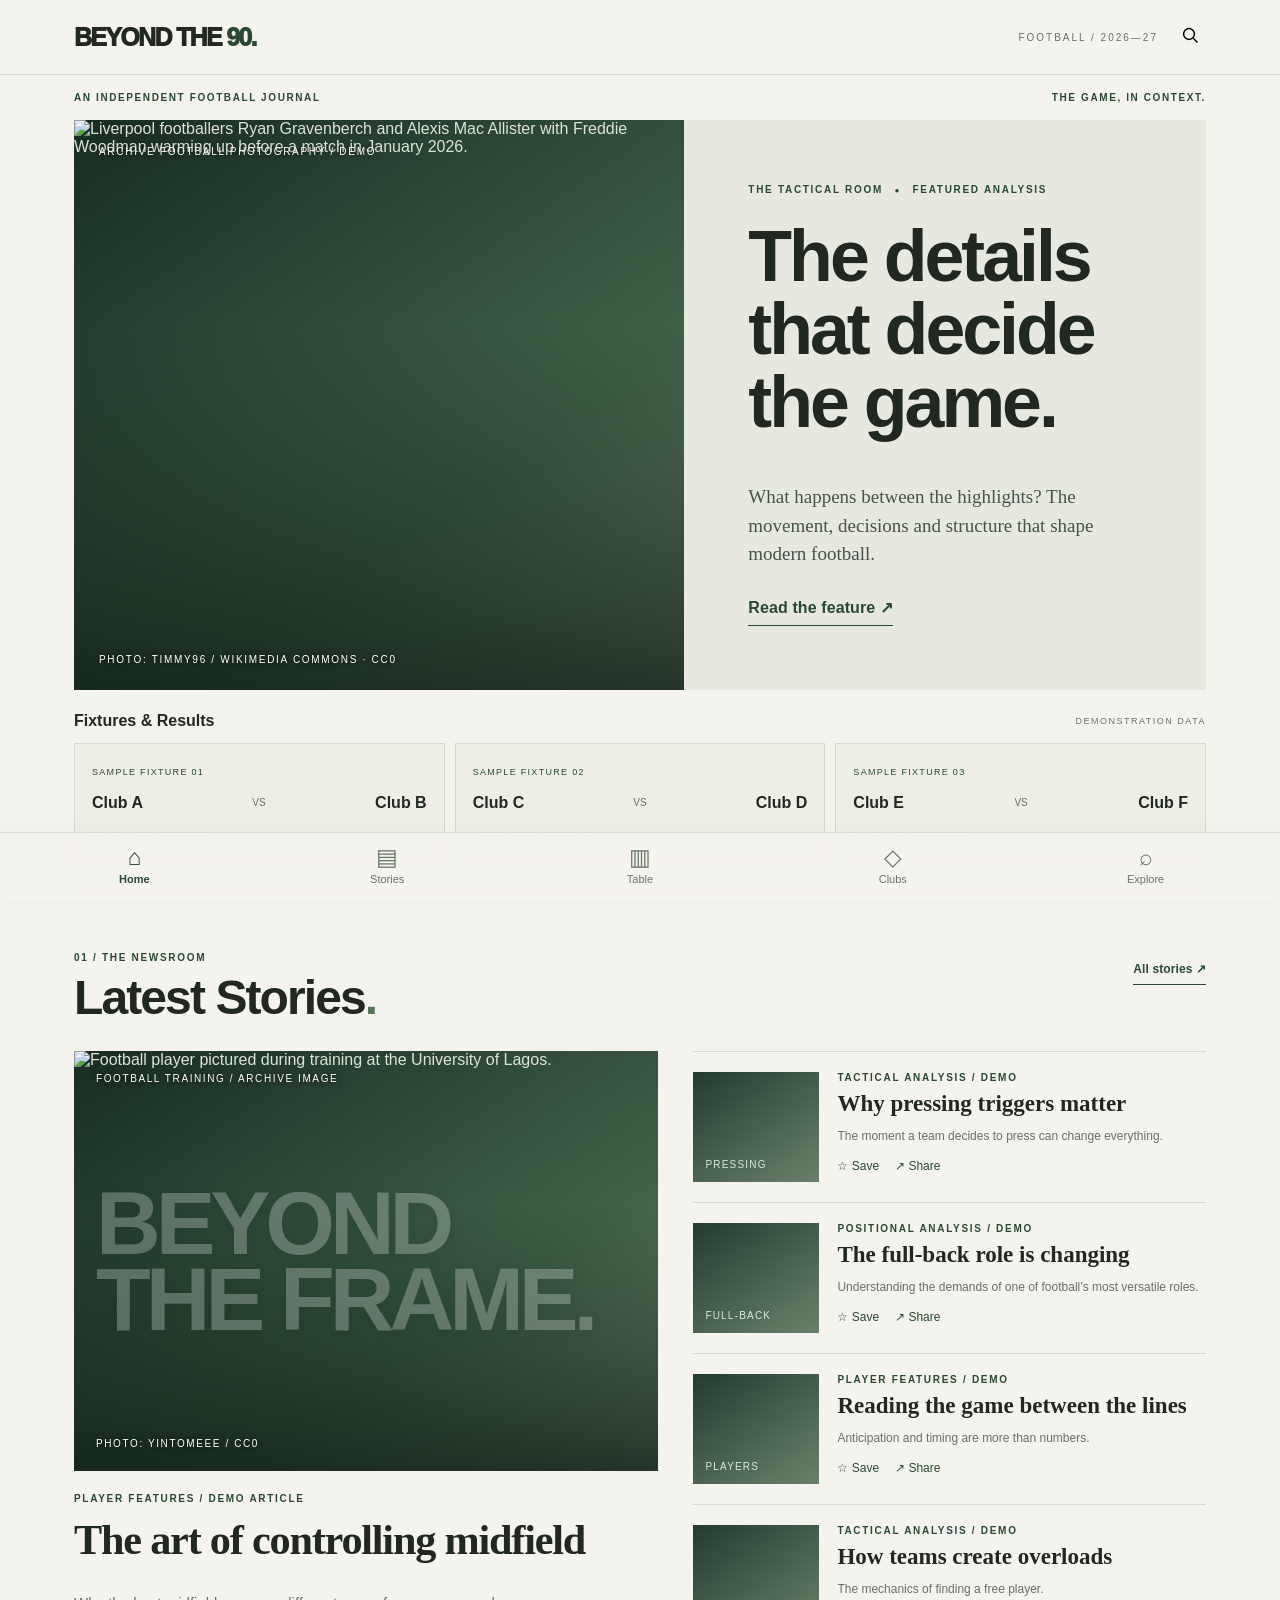
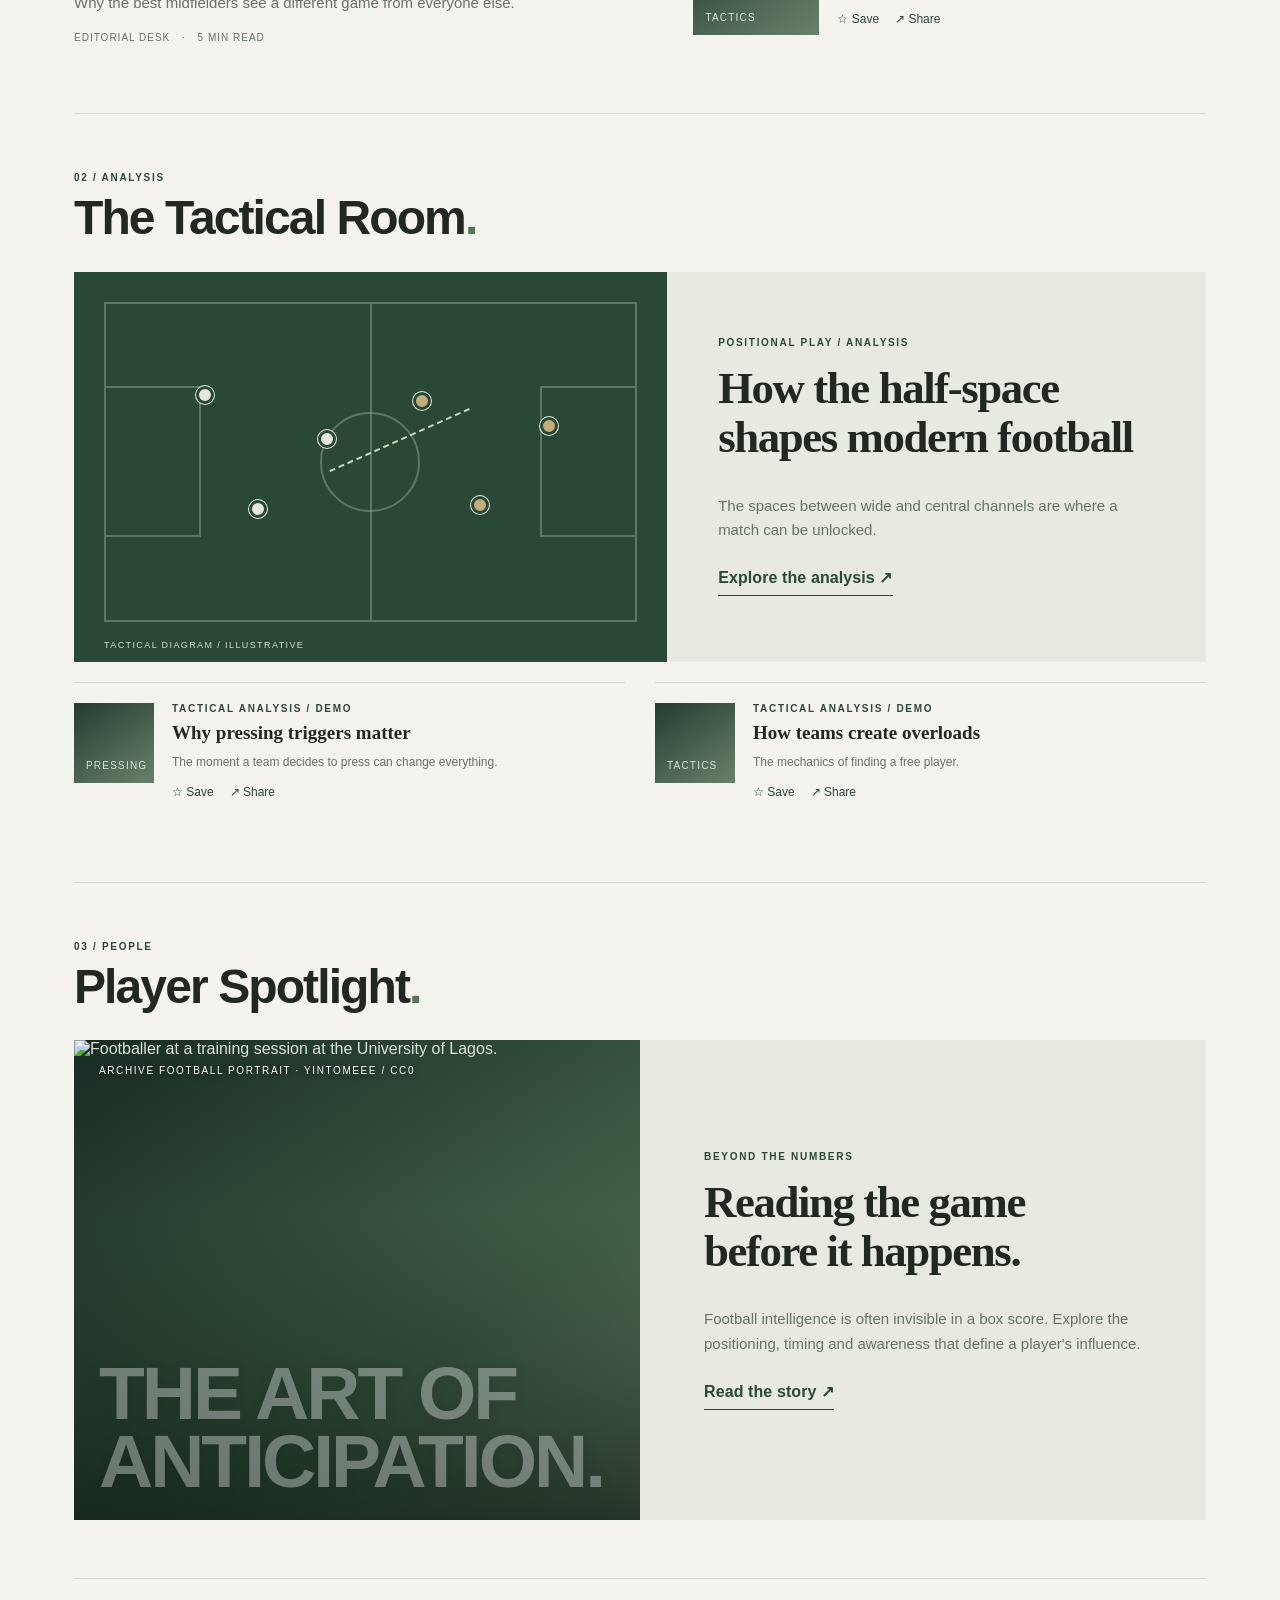
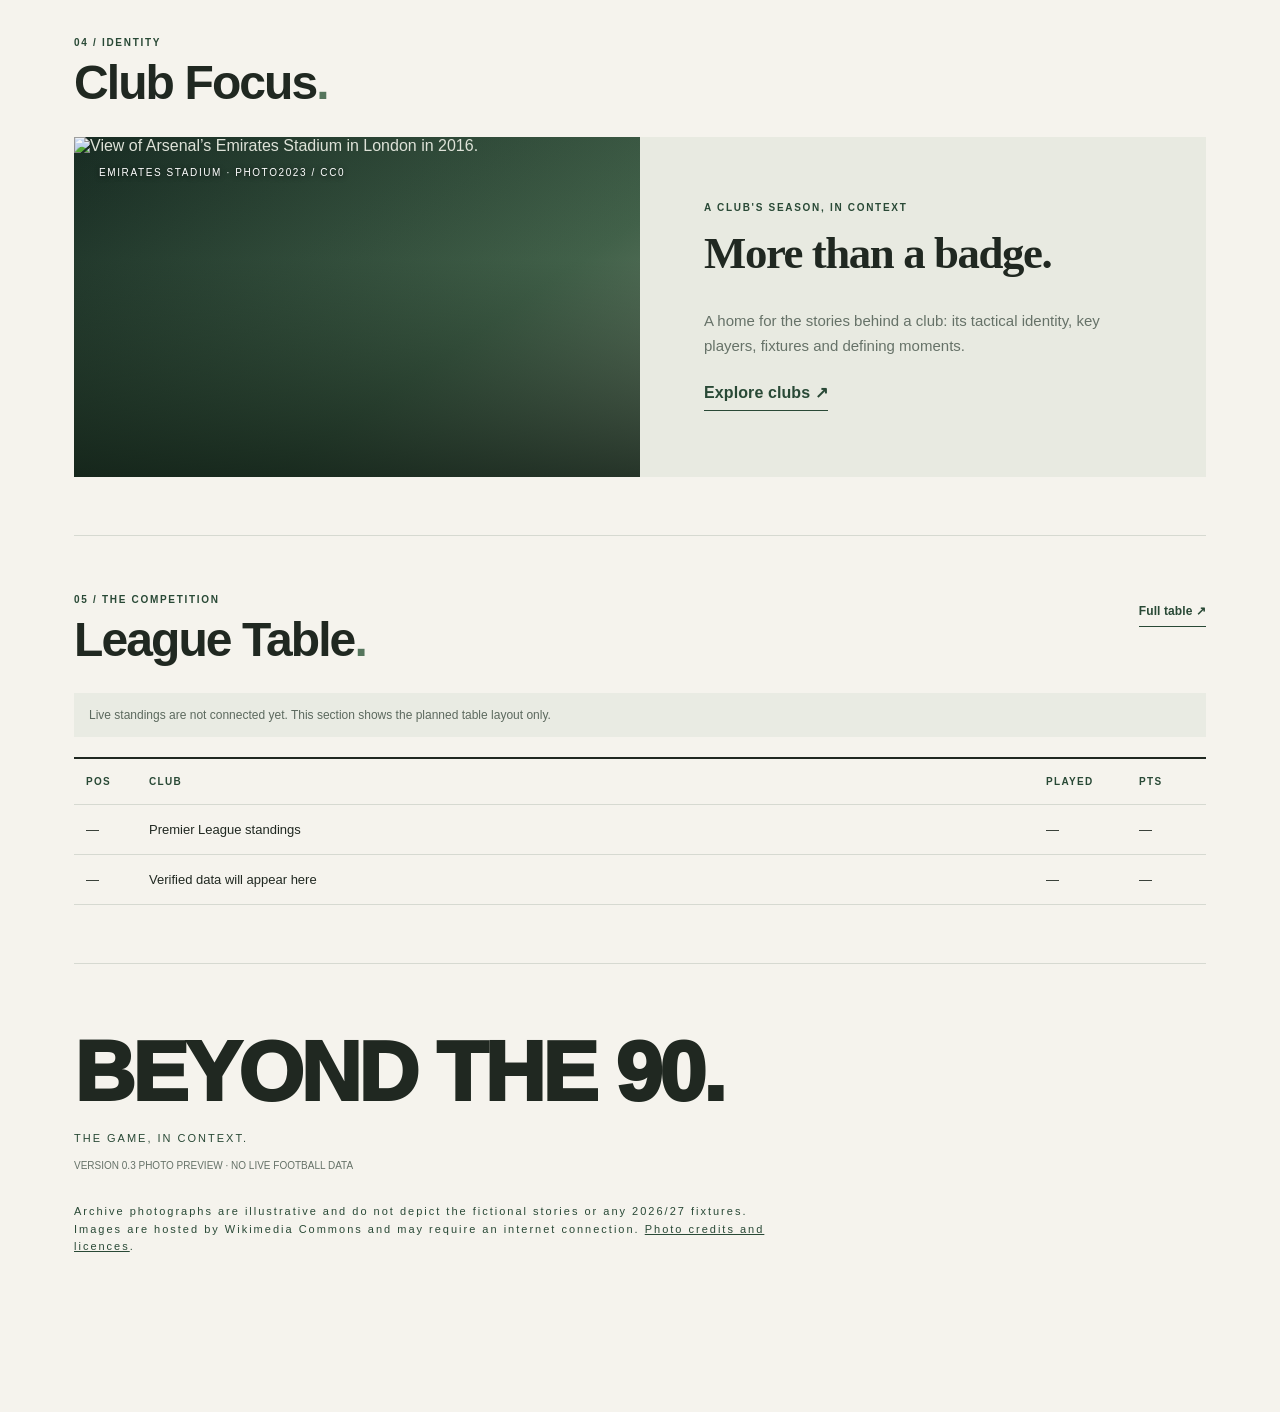
==== commit a655b9c7: "Add files via upload" ====
--- a/index.html
+++ b/index.html
@@ -1,10 +1,10 @@
 <!doctype html>
 <html lang="en"><head><meta charset="utf-8"><meta name="viewport" content="width=device-width,initial-scale=1,viewport-fit=cover"><meta name="theme-color" content="#f5f3ed"><meta name="description" content="BEYOND THE 90. — Independent football storytelling and tactical analysis. Website design preview."><title>BEYOND THE 90. | Premier League 2026/27</title><link rel="stylesheet" href="styles.css" defer><script src="script.js" defer></script></head>
 <body><a class="skip" href="#content">Skip to content</a><header class="site-header"><div class="header-inner"><button class="wordmark" data-page="home" aria-label="BEYOND THE 90. home">BEYOND THE <span>90.</span></button><div class="edition">FOOTBALL / 2026—27</div><button class="header-search" data-page="explore" aria-label="Explore and search"><svg viewBox="0 0 24 24" aria-hidden="true"><circle cx="10.8" cy="10.8" r="6.5"/><path d="m16 16 5 5"/></svg></button></div></header>
-<main id="content"><section id="home" class="page active" aria-label="Home"><div class="intro-line"><span>AN INDEPENDENT FOOTBALL JOURNAL</span><span>THE GAME, IN CONTEXT.</span></div><section class="hero-section" aria-labelledby="hero-title"><div class="hero-media photo-placeholder"><div class="image-kicker">FEATURED EDITORIAL / IMAGE SPACE</div><div class="pitch-lines" aria-hidden="true"><span></span><span></span><span></span></div><div class="image-credit">AUTHENTIC LICENSED MATCH PHOTOGRAPHY TO BE ADDED</div></div><div class="hero-copy"><div class="eyebrow">THE TACTICAL ROOM <span class="dot">●</span> FEATURED ANALYSIS</div><h1 id="hero-title">The details that decide the game.</h1><p>What happens between the highlights? The movement, decisions and structure that shape modern football.</p><button class="text-link" data-article="1">Read the feature <span aria-hidden="true">↗</span></button></div></section><section class="fixtures-wrap" aria-label="Fixtures and results"><div class="section-bar"><h2>Fixtures &amp; Results</h2><span>DEMONSTRATION DATA</span></div><div class="fixture-scroll"><div class="fixture"><span class="fixture-top">SAMPLE FIXTURE 01</span><div class="fixture-main"><b>Club A</b><span>VS</span><b>Club B</b></div><small>Schedule to be connected</small></div><div class="fixture"><span class="fixture-top">SAMPLE FIXTURE 02</span><div class="fixture-main"><b>Club C</b><span>VS</span><b>Club D</b></div><small>Schedule to be connected</small></div><div class="fixture"><span class="fixture-top">SAMPLE FIXTURE 03</span><div class="fixture-main"><b>Club E</b><span>VS</span><b>Club F</b></div><small>Schedule to be connected</small></div></div></section><section class="editorial-section" aria-labelledby="latest-title"><div class="section-heading"><div><div class="eyebrow">01 / THE NEWSROOM</div><h2 id="latest-title">Latest Stories<span class="punct">.</span></h2></div><button class="text-link small-link" data-page="stories">All stories ↗</button></div><div class="latest-grid"><article class="lead-story"><button class="media-button" data-article="0" aria-label="Read The art of controlling midfield"><div class="lead-image photo-placeholder"><span>PORTRAIT-LED FEATURE</span><strong>BEYOND<br>THE FRAME.</strong><small>LICENSED PHOTOGRAPH PLACEHOLDER</small></div></button><div class="eyebrow">PLAYER FEATURES / DEMO ARTICLE</div><button class="headline-button" data-article="0"><h3>The art of controlling midfield</h3></button><p>Why the best midfielders see a different game from everyone else.</p><div class="meta">EDITORIAL DESK <span>·</span> 5 MIN READ</div></article><div class="story-stack" id="homeStories"></div></div></section><section class="editorial-section tactical-section" aria-labelledby="tactical-title"><div class="section-heading"><div><div class="eyebrow">02 / ANALYSIS</div><h2 id="tactical-title">The Tactical Room<span class="punct">.</span></h2></div></div><div class="tactical-feature"><div class="tactical-graphic" aria-label="Illustrative tactical pitch with player positions"><div class="pitch-outline"><div class="pitch-center"></div><div class="pitch-box left"></div><div class="pitch-box right"></div><i class="player p1"></i><i class="player p2"></i><i class="player p3"></i><i class="player p4"></i><i class="player p5"></i><i class="player p6"></i><i class="movement"></i></div><div class="graphic-label">TACTICAL DIAGRAM / ILLUSTRATIVE</div></div><div class="tactical-copy"><div class="eyebrow">POSITIONAL PLAY / ANALYSIS</div><h3>How the half-space shapes modern football</h3><p>The spaces between wide and central channels are where a match can be unlocked.</p><button class="text-link" data-article="1">Explore the analysis ↗</button></div></div><div class="mini-analysis" id="tacticalRows"></div></section><section class="editorial-section" aria-labelledby="spotlight-title"><div class="section-heading"><div><div class="eyebrow">03 / PEOPLE</div><h2 id="spotlight-title">Player Spotlight<span class="punct">.</span></h2></div></div><div class="spotlight-grid"><div class="spotlight-visual photo-placeholder"><span>PLAYER PORTRAIT / PHOTO PLACEHOLDER</span><strong>THE ART OF<br>ANTICIPATION.</strong></div><div class="spotlight-copy"><div class="eyebrow">BEYOND THE NUMBERS</div><h3>Reading the game before it happens.</h3><p>Football intelligence is often invisible in a box score. Explore the positioning, timing and awareness that define a player's influence.</p><button class="text-link" data-article="4">Read the story ↗</button></div></div></section><section class="editorial-section" aria-labelledby="clubfocus-title"><div class="section-heading"><div><div class="eyebrow">04 / IDENTITY</div><h2 id="clubfocus-title">Club Focus<span class="punct">.</span></h2></div></div><div class="club-focus"><div class="stadium-visual photo-placeholder"><span>STADIUM PHOTOGRAPH / PLACEHOLDER</span><div class="stadium-shape" aria-hidden="true"></div></div><div class="club-focus-copy"><div class="eyebrow">A CLUB'S SEASON, IN CONTEXT</div><h3>More than a badge.</h3><p>A home for the stories behind a club: its tactical identity, key players, fixtures and defining moments.</p><button class="text-link" data-page="clubs">Explore clubs ↗</button></div></div></section><section class="editorial-section" aria-labelledby="table-title"><div class="section-heading"><div><div class="eyebrow">05 / THE COMPETITION</div><h2 id="table-title">League Table<span class="punct">.</span></h2></div><button class="text-link small-link" data-page="table">Full table ↗</button></div><p class="data-note">Live standings are not connected yet. This section shows the planned table layout only.</p><div class="table-preview"><div class="table-row table-head"><span>POS</span><span>CLUB</span><span>PLAYED</span><span>PTS</span></div><div class="table-row"><span>—</span><span>Premier League standings</span><span>—</span><span>—</span></div><div class="table-row"><span>—</span><span>Verified data will appear here</span><span>—</span><span>—</span></div></div></section><footer class="site-footer"><div class="footer-logo">BEYOND THE 90.</div><p>THE GAME, IN CONTEXT.</p><small>VERSION 0.2 DESIGN PREVIEW · NO LIVE FOOTBALL DATA</small></footer></section>
+<main id="content"><section id="home" class="page active" aria-label="Home"><div class="intro-line"><span>AN INDEPENDENT FOOTBALL JOURNAL</span><span>THE GAME, IN CONTEXT.</span></div><section class="hero-section" aria-labelledby="hero-title"><div class="hero-media photo-placeholder photo-loaded"><img class="licensed-photo" src="https://commons.wikimedia.org/wiki/Special:FilePath/Ryan%20Gravenberch%2C%20Alexis%20Mac%20Allister%20and%20Freddie%20Woodman%2004012026%20%281%29.jpg?width=1600" alt="Liverpool footballers Ryan Gravenberch and Alexis Mac Allister with Freddie Woodman warming up before a match in January 2026." loading="lazy" decoding="async" referrerpolicy="no-referrer"><div class="image-kicker">ARCHIVE FOOTBALL PHOTOGRAPHY / DEMO</div><div class="pitch-lines" aria-hidden="true"><span></span><span></span><span></span></div><div class="image-credit">PHOTO: TIMMY96 / WIKIMEDIA COMMONS · CC0</div></div><div class="hero-copy"><div class="eyebrow">THE TACTICAL ROOM <span class="dot">●</span> FEATURED ANALYSIS</div><h1 id="hero-title">The details that decide the game.</h1><p>What happens between the highlights? The movement, decisions and structure that shape modern football.</p><button class="text-link" data-article="1">Read the feature <span aria-hidden="true">↗</span></button></div></section><section class="fixtures-wrap" aria-label="Fixtures and results"><div class="section-bar"><h2>Fixtures &amp; Results</h2><span>DEMONSTRATION DATA</span></div><div class="fixture-scroll"><div class="fixture"><span class="fixture-top">SAMPLE FIXTURE 01</span><div class="fixture-main"><b>Club A</b><span>VS</span><b>Club B</b></div><small>Schedule to be connected</small></div><div class="fixture"><span class="fixture-top">SAMPLE FIXTURE 02</span><div class="fixture-main"><b>Club C</b><span>VS</span><b>Club D</b></div><small>Schedule to be connected</small></div><div class="fixture"><span class="fixture-top">SAMPLE FIXTURE 03</span><div class="fixture-main"><b>Club E</b><span>VS</span><b>Club F</b></div><small>Schedule to be connected</small></div></div></section><section class="editorial-section" aria-labelledby="latest-title"><div class="section-heading"><div><div class="eyebrow">01 / THE NEWSROOM</div><h2 id="latest-title">Latest Stories<span class="punct">.</span></h2></div><button class="text-link small-link" data-page="stories">All stories ↗</button></div><div class="latest-grid"><article class="lead-story"><button class="media-button" data-article="0" aria-label="Read The art of controlling midfield"><div class="lead-image photo-placeholder photo-loaded"><img class="licensed-photo" src="https://commons.wikimedia.org/wiki/Special:FilePath/Football%20player%20at%20unilag%2002.jpg?width=1600" alt="Football player pictured during training at the University of Lagos." loading="lazy" decoding="async" referrerpolicy="no-referrer"><span>FOOTBALL TRAINING / ARCHIVE IMAGE</span><strong>BEYOND<br>THE FRAME.</strong><small>PHOTO: YINTOMEEE / CC0</small></div></button><div class="eyebrow">PLAYER FEATURES / DEMO ARTICLE</div><button class="headline-button" data-article="0"><h3>The art of controlling midfield</h3></button><p>Why the best midfielders see a different game from everyone else.</p><div class="meta">EDITORIAL DESK <span>·</span> 5 MIN READ</div></article><div class="story-stack" id="homeStories"></div></div></section><section class="editorial-section tactical-section" aria-labelledby="tactical-title"><div class="section-heading"><div><div class="eyebrow">02 / ANALYSIS</div><h2 id="tactical-title">The Tactical Room<span class="punct">.</span></h2></div></div><div class="tactical-feature"><div class="tactical-graphic" aria-label="Illustrative tactical pitch with player positions"><div class="pitch-outline"><div class="pitch-center"></div><div class="pitch-box left"></div><div class="pitch-box right"></div><i class="player p1"></i><i class="player p2"></i><i class="player p3"></i><i class="player p4"></i><i class="player p5"></i><i class="player p6"></i><i class="movement"></i></div><div class="graphic-label">TACTICAL DIAGRAM / ILLUSTRATIVE</div></div><div class="tactical-copy"><div class="eyebrow">POSITIONAL PLAY / ANALYSIS</div><h3>How the half-space shapes modern football</h3><p>The spaces between wide and central channels are where a match can be unlocked.</p><button class="text-link" data-article="1">Explore the analysis ↗</button></div></div><div class="mini-analysis" id="tacticalRows"></div></section><section class="editorial-section" aria-labelledby="spotlight-title"><div class="section-heading"><div><div class="eyebrow">03 / PEOPLE</div><h2 id="spotlight-title">Player Spotlight<span class="punct">.</span></h2></div></div><div class="spotlight-grid"><div class="spotlight-visual photo-placeholder photo-loaded"><img class="licensed-photo" src="https://commons.wikimedia.org/wiki/Special:FilePath/Football%20player%20at%20unilag%2002.jpg?width=1600" alt="Footballer at a training session at the University of Lagos." loading="lazy" decoding="async" referrerpolicy="no-referrer"><span>ARCHIVE FOOTBALL PORTRAIT · YINTOMEEE / CC0</span><strong>THE ART OF<br>ANTICIPATION.</strong></div><div class="spotlight-copy"><div class="eyebrow">BEYOND THE NUMBERS</div><h3>Reading the game before it happens.</h3><p>Football intelligence is often invisible in a box score. Explore the positioning, timing and awareness that define a player's influence.</p><button class="text-link" data-article="4">Read the story ↗</button></div></div></section><section class="editorial-section" aria-labelledby="clubfocus-title"><div class="section-heading"><div><div class="eyebrow">04 / IDENTITY</div><h2 id="clubfocus-title">Club Focus<span class="punct">.</span></h2></div></div><div class="club-focus"><div class="stadium-visual photo-placeholder photo-loaded"><img class="licensed-photo" src="https://commons.wikimedia.org/wiki/Special:FilePath/Emirates%20Stadium%202016.jpg?width=1600" alt="View of Arsenal’s Emirates Stadium in London in 2016." loading="lazy" decoding="async" referrerpolicy="no-referrer"><span>EMIRATES STADIUM · PHOTO2023 / CC0</span><div class="stadium-shape" aria-hidden="true"></div></div><div class="club-focus-copy"><div class="eyebrow">A CLUB'S SEASON, IN CONTEXT</div><h3>More than a badge.</h3><p>A home for the stories behind a club: its tactical identity, key players, fixtures and defining moments.</p><button class="text-link" data-page="clubs">Explore clubs ↗</button></div></div></section><section class="editorial-section" aria-labelledby="table-title"><div class="section-heading"><div><div class="eyebrow">05 / THE COMPETITION</div><h2 id="table-title">League Table<span class="punct">.</span></h2></div><button class="text-link small-link" data-page="table">Full table ↗</button></div><p class="data-note">Live standings are not connected yet. This section shows the planned table layout only.</p><div class="table-preview"><div class="table-row table-head"><span>POS</span><span>CLUB</span><span>PLAYED</span><span>PTS</span></div><div class="table-row"><span>—</span><span>Premier League standings</span><span>—</span><span>—</span></div><div class="table-row"><span>—</span><span>Verified data will appear here</span><span>—</span><span>—</span></div></div></section><footer class="site-footer"><div class="footer-logo">BEYOND THE 90.</div><p>THE GAME, IN CONTEXT.</p><small>VERSION 0.3 PHOTO PREVIEW · NO LIVE FOOTBALL DATA</small><p class="photo-disclosure">Archive photographs are illustrative and do not depict the fictional stories or any 2026/27 fixtures. Images are hosted by Wikimedia Commons and may require an internet connection. <a href="photo-credits.html">Photo credits and licences</a>.</p></footer></section>
 <section id="stories" class="page inner-page"><div class="eyebrow">THE EDITORIAL DESK</div><h1>Stories<span class="punct">.</span></h1><p class="page-intro">Original ideas. Tactical thinking. The people and decisions behind the game.</p><div class="story-list" id="storiesList"></div></section>
 <section id="table" class="page inner-page"><div class="eyebrow">THE COMPETITION</div><h1>League Table<span class="punct">.</span></h1><p class="page-intro">A verified Premier League table will appear here once a reliable data source is connected.</p><div class="data-note">DEMO STATE — NO LIVE RESULTS OR STANDINGS</div><div class="table-preview"><div class="table-row table-head"><span>POS</span><span>CLUB</span><span>P</span><span>PTS</span></div><div class="table-row"><span>—</span><span>Awaiting verified league data</span><span>—</span><span>—</span></div></div></section>
 <section id="clubs" class="page inner-page"><div class="eyebrow">THE CLUBS</div><h1>Clubs<span class="punct">.</span></h1><p class="page-intro">Discover the identities, tactics and stories behind Premier League clubs.</p><div id="clubList" class="club-list"></div><p class="data-note">Club directory is an illustrative selection, not a verified 2026/27 membership list.</p></section>
-<section id="explore" class="page inner-page"><div class="eyebrow">DISCOVER THE GAME</div><h1>Explore<span class="punct">.</span></h1><label class="sr-only" for="search">Search stories</label><input id="search" type="search" placeholder="Search stories and topics…" autocomplete="off"><div class="chips"><button data-topic="Tactics">Tactics</button><button data-topic="Midfield">Midfield</button><button data-topic="Pressing">Pressing</button><button data-topic="Players">Players</button></div><div id="exploreDefault"><h2 class="explore-title">Latest Stories</h2><button class="media-button" data-article="0" aria-label="Read featured story"><div class="explore-portrait photo-placeholder"><span>IMMERSIVE PORTRAIT PHOTOGRAPH / PLACEHOLDER</span><strong>THE ART OF<br>THE GAME.</strong></div></button><div class="eyebrow">PLAYER FEATURES / DEMO ARTICLE</div><button class="headline-button" data-article="0"><h3>The art of controlling midfield</h3></button><p class="meta">EDITORIAL DESK · 5 MIN READ</p><div id="exploreStories"></div><button class="load-more" id="loadMore">Load more stories ↓</button></div><div id="searchResults" hidden></div></section>
-<section id="article" class="page inner-page"><button id="articleBack" class="back-link">← Back to browsing</button><div class="eyebrow" id="articleCategory">EDITORIAL / DEMO ARTICLE</div><h1 id="articleTitle"></h1><p class="page-intro" id="articleExcerpt"></p><div class="article-photo photo-placeholder"><span>LICENSED ARTICLE PHOTOGRAPH / PLACEHOLDER</span></div><div class="article-tools"><span>EDITORIAL DESK · 5 MIN READ</span><div><button id="articleBookmark">☆ Save</button><button id="articleShare">↗ Share</button></div></div><div class="article-body"><p>Football is often decided in moments too subtle to dominate a highlight reel. The movement before the pass, the spacing between the lines and the decisions made without the ball can change an entire match.</p><p>This is a sample article demonstrating the reading experience. The finished BEYOND THE 90. will feature original, fact-checked editorial coverage with properly licensed photography and carefully designed tactical illustrations.</p></div></section></main>
+<section id="explore" class="page inner-page"><div class="eyebrow">DISCOVER THE GAME</div><h1>Explore<span class="punct">.</span></h1><label class="sr-only" for="search">Search stories</label><input id="search" type="search" placeholder="Search stories and topics…" autocomplete="off"><div class="chips"><button data-topic="Tactics">Tactics</button><button data-topic="Midfield">Midfield</button><button data-topic="Pressing">Pressing</button><button data-topic="Players">Players</button></div><div id="exploreDefault"><h2 class="explore-title">Latest Stories</h2><button class="media-button" data-article="0" aria-label="Read featured story"><div class="explore-portrait photo-placeholder photo-loaded"><img class="licensed-photo" src="https://commons.wikimedia.org/wiki/Special:FilePath/Football%20player%20at%20unilag%2002.jpg?width=1600" alt="Football player photographed at training at the University of Lagos." loading="lazy" decoding="async" referrerpolicy="no-referrer"><span>ARCHIVE PORTRAIT · YINTOMEEE / CC0</span><strong>THE ART OF<br>THE GAME.</strong></div></button><div class="eyebrow">PLAYER FEATURES / DEMO ARTICLE</div><button class="headline-button" data-article="0"><h3>The art of controlling midfield</h3></button><p class="meta">EDITORIAL DESK · 5 MIN READ</p><div id="exploreStories"></div><button class="load-more" id="loadMore">Load more stories ↓</button></div><div id="searchResults" hidden></div></section>
+<section id="article" class="page inner-page"><button id="articleBack" class="back-link">← Back to browsing</button><div class="eyebrow" id="articleCategory">EDITORIAL / DEMO ARTICLE</div><h1 id="articleTitle"></h1><p class="page-intro" id="articleExcerpt"></p><div class="article-photo photo-placeholder photo-loaded"><img class="licensed-photo" src="https://commons.wikimedia.org/wiki/Special:FilePath/Ryan%20Gravenberch%2C%20Alexis%20Mac%20Allister%20and%20Freddie%20Woodman%2004012026%20%281%29.jpg?width=1600" alt="Footballers warming up ahead of a match in January 2026." loading="lazy" decoding="async" referrerpolicy="no-referrer"><span>ARCHIVE PHOTOGRAPH · TIMMY96 / CC0</span></div><div class="article-tools"><span>EDITORIAL DESK · 5 MIN READ</span><div><button id="articleBookmark">☆ Save</button><button id="articleShare">↗ Share</button></div></div><div class="article-body"><p>Football is often decided in moments too subtle to dominate a highlight reel. The movement before the pass, the spacing between the lines and the decisions made without the ball can change an entire match.</p><p>This is a sample article demonstrating the reading experience. The finished BEYOND THE 90. will feature original, fact-checked editorial coverage with properly licensed photography and carefully designed tactical illustrations.</p></div></section></main>
 <nav class="bottom-nav" aria-label="Primary navigation"><button data-page="home" class="active" aria-current="page"><span aria-hidden="true">⌂</span>Home</button><button data-page="stories"><span aria-hidden="true">▤</span>Stories</button><button data-page="table"><span aria-hidden="true">▥</span>Table</button><button data-page="clubs"><span aria-hidden="true">◇</span>Clubs</button><button data-page="explore"><span aria-hidden="true">⌕</span>Explore</button></nav><div id="toast" class="toast" role="status" aria-live="polite"></div></body></html>
--- a/styles.css
+++ b/styles.css
@@ -1 +1,4 @@
 :root{--bg:#f5f3ed;--ink:#202821;--green:#294936;--muted:#667268;--line:#d6d9d1;--cream:#e9e9df}*{box-sizing:border-box}html{scroll-behavior:smooth}body{margin:0;background:var(--bg);color:var(--ink);font-family:Arial,Helvetica,sans-serif;-webkit-font-smoothing:antialiased}button,input{font:inherit}button{cursor:pointer}button:focus-visible,input:focus-visible,a:focus-visible{outline:3px solid #527f61;outline-offset:3px}.skip{position:absolute;top:-100px;left:10px;background:white;z-index:100;padding:10px}.skip:focus{top:10px}.sr-only{position:absolute;width:1px;height:1px;overflow:hidden;clip:rect(0,0,0,0)}.site-header{position:sticky;top:0;z-index:20;background:rgba(245,243,237,.97);border-bottom:1px solid var(--line);backdrop-filter:blur(12px)}.header-inner{max-width:1180px;margin:auto;display:flex;align-items:center;gap:16px;padding:19px 24px}.wordmark{background:none;border:0;padding:0;color:var(--ink);font-weight:950;letter-spacing:-1.7px;font-size:25px;white-space:nowrap}.wordmark span{color:var(--green)}.edition{font-size:10px;letter-spacing:2px;color:var(--muted);margin-left:auto}.header-search{border:0;background:none;padding:6px}.header-search svg{width:20px;height:20px;fill:none;stroke:currentColor;stroke-width:1.8}main{max-width:1180px;margin:auto;padding:0 24px 115px}.page{display:none}.page.active{display:block}.intro-line{display:flex;justify-content:space-between;padding:17px 0;font-size:10px;font-weight:800;letter-spacing:1.6px;color:var(--green)}.hero-section{display:grid;grid-template-columns:1.17fr 1fr;min-height:515px;background:#e7e9e0}.hero-media{min-height:480px;position:relative}.photo-placeholder{background:linear-gradient(145deg,#182c23,#43634b 65%,#7a8e77);color:#e5e9df;position:relative;overflow:hidden}.photo-placeholder:after{content:"";position:absolute;inset:0;background:linear-gradient(0deg,#101f18aa,transparent 50%);pointer-events:none}.image-kicker,.image-credit{position:absolute;left:25px;z-index:2;font-size:10px;letter-spacing:1.7px}.image-kicker{top:26px}.image-credit{bottom:25px;color:#d5ded5}.pitch-lines{position:absolute;inset:13% 14%;border:2px solid #d6e4d033;transform:rotate(-15deg) scale(1.15)}.pitch-lines span:first-child{position:absolute;left:50%;height:100%;border-left:2px solid #d6e4d033}.pitch-lines span:nth-child(2){position:absolute;left:32%;top:25%;width:36%;aspect-ratio:1;border:2px solid #d6e4d033;border-radius:50%}.pitch-lines span:last-child{position:absolute;left:5%;top:30%;height:40%;width:20%;border:2px solid #d6e4d033}.hero-copy{padding:clamp(35px,5vw,75px);display:flex;flex-direction:column;justify-content:center}.eyebrow{font-size:10px;font-weight:850;letter-spacing:1.7px;color:var(--green);text-transform:uppercase}.dot{font-size:8px;margin:0 7px}.hero-copy h1,.inner-page h1{font-size:clamp(46px,5.6vw,78px);line-height:1.02;letter-spacing:-3px;font-weight:850;margin:25px 0}.hero-copy p{font-family:Georgia,serif;font-size:19px;line-height:1.5;max-width:430px;color:#45544a}.text-link{background:none;border:0;border-bottom:1px solid var(--green);color:var(--green);font-weight:800;letter-spacing:.1px;padding:10px 0 8px;align-self:flex-start;text-align:left}.fixtures-wrap{border-bottom:1px solid var(--line);padding:22px 0 30px}.section-bar{display:flex;justify-content:space-between;align-items:center;margin-bottom:13px}.section-bar h2{font-size:16px;margin:0}.section-bar span{font-size:9px;letter-spacing:1.5px;color:var(--muted)}.fixture-scroll{display:grid;grid-template-columns:repeat(3,minmax(210px,1fr));gap:10px}.fixture{background:#eeeee7;border:1px solid var(--line);padding:17px}.fixture-top{font-size:9px;letter-spacing:1.3px;color:var(--green)}.fixture-main{display:flex;justify-content:space-between;align-items:center;gap:10px;padding:15px 0}.fixture-main span{font-size:10px;color:var(--muted)}.fixture small{font-size:10px;color:var(--muted)}.editorial-section{padding:58px 0;border-bottom:1px solid var(--line)}.section-heading{display:flex;align-items:end;justify-content:space-between;gap:20px;margin-bottom:28px}.section-heading h2{font-size:clamp(31px,4vw,48px);letter-spacing:-1.9px;line-height:1.05;margin:10px 0 0}.punct{color:#55755c}.small-link{font-size:12px;white-space:nowrap}.latest-grid{display:grid;grid-template-columns:1.14fr 1fr;gap:35px}.media-button{display:block;width:100%;padding:0;border:0;background:none;text-align:left}.lead-image{height:420px;display:flex;flex-direction:column;justify-content:space-between;padding:22px}.lead-image span,.lead-image small,.spotlight-visual span,.stadium-visual span,.explore-portrait span,.article-photo span{font-size:10px;letter-spacing:1.6px;position:relative;z-index:2}.lead-image strong{font-size:clamp(48px,7vw,95px);letter-spacing:-5px;line-height:.85;position:relative;z-index:2;opacity:.26}.lead-story>.eyebrow{margin-top:22px}.headline-button{background:none;border:0;text-align:left;padding:0;color:inherit}.lead-story h3,.explore-portrait+h3{font-family:Georgia,serif;font-size:clamp(30px,3.3vw,45px);line-height:1.12;letter-spacing:-1.2px;margin:12px 0}.lead-story p{color:var(--muted);font-size:15px;line-height:1.6}.meta{font-size:10px;letter-spacing:1px;color:var(--muted);margin-top:17px}.meta span{margin:0 8px}.story-row{display:grid;grid-template-columns:126px 1fr;gap:18px;border-top:1px solid var(--line);padding:20px 0}.story-thumb{height:110px;background:linear-gradient(145deg,#243c30,#69816b);display:flex;align-items:end;padding:12px;color:#dce6dc;font-size:10px;letter-spacing:1.2px}.story-row h3{font-family:Georgia,serif;font-size:23px;line-height:1.17;margin:8px 0 9px}.story-row p{font-size:12px;color:var(--muted);line-height:1.5;margin:0}.story-actions{display:flex;gap:16px;align-items:center;margin-top:9px}.story-actions button,.article-tools button{background:none;border:0;padding:5px 0;color:var(--green);font-size:12px}.tactical-feature{display:grid;grid-template-columns:1.1fr 1fr;background:#e8eae1}.tactical-graphic{min-height:390px;background:#294936;padding:30px;position:relative}.pitch-outline{position:relative;border:2px solid #c3d2c155;height:320px;max-width:550px;margin:auto}.pitch-outline:before{content:"";position:absolute;top:0;bottom:0;left:50%;border-left:2px solid #c3d2c155}.pitch-center{width:100px;height:100px;border:2px solid #c3d2c155;border-radius:50%;position:absolute;left:50%;top:50%;transform:translate(-50%,-50%)}.pitch-box{position:absolute;top:26%;height:48%;width:18%;border:2px solid #c3d2c155}.pitch-box.left{left:0;border-left:0}.pitch-box.right{right:0;border-right:0}.player{position:absolute;width:18px;height:18px;border-radius:50%;background:#e6e7dc;border:3px solid #294936;box-shadow:0 0 0 1px #e6e7dc}.p1{left:17%;top:26%}.p2{left:27%;top:62%}.p3{left:40%;top:40%}.p4{left:58%;top:28%;background:#c1ae78}.p5{left:69%;top:61%;background:#c1ae78}.p6{left:82%;top:36%;background:#c1ae78}.movement{position:absolute;left:41%;top:43%;width:29%;border-top:2px dashed #c6d6bd;transform:rotate(-24deg)}.graphic-label{position:absolute;bottom:12px;left:30px;color:#d0dfd0;font-size:9px;letter-spacing:1.4px}.tactical-copy{padding:clamp(25px,4vw,58px);display:flex;flex-direction:column;justify-content:center}.tactical-copy h3,.spotlight-copy h3,.club-focus-copy h3{font-family:Georgia,serif;font-size:clamp(30px,3.5vw,49px);letter-spacing:-1.4px;line-height:1.1;margin:16px 0}.tactical-copy p,.spotlight-copy p,.club-focus-copy p{color:var(--muted);font-size:15px;line-height:1.65}.mini-analysis{display:grid;grid-template-columns:repeat(2,1fr);gap:30px;margin-top:20px}.mini-analysis .story-row{grid-template-columns:80px 1fr}.mini-analysis .story-thumb{height:80px}.mini-analysis .story-row h3{font-size:19px}.spotlight-grid,.club-focus{display:grid;grid-template-columns:1fr 1fr;gap:0;background:#e8eae1}.spotlight-visual{min-height:480px;padding:25px;display:flex;flex-direction:column;justify-content:space-between}.spotlight-visual strong{font-size:clamp(42px,6vw,75px);line-height:.9;letter-spacing:-3px;opacity:.35;position:relative;z-index:2}.spotlight-copy,.club-focus-copy{padding:clamp(28px,5vw,70px);display:flex;flex-direction:column;justify-content:center}.stadium-visual{min-height:340px;padding:25px}.stadium-shape{position:absolute;bottom:-30px;left:10%;width:80%;height:65%;border:30px solid #ffffff18;border-radius:50%;transform:rotateX(55deg)}.table-preview{border-top:2px solid var(--ink)}.table-row{display:grid;grid-template-columns:55px 1fr 85px 55px;gap:8px;border-bottom:1px solid var(--line);padding:17px 12px;font-size:13px}.table-head{color:var(--green);font-size:10px;font-weight:800;letter-spacing:1.3px}.data-note{background:#e9ebe3;color:#5c695e;font-size:12px;padding:15px;margin:20px 0}.site-footer{padding:60px 0 30px}.footer-logo{font-size:clamp(34px,7vw,84px);font-weight:950;letter-spacing:-3px}.site-footer p{font-size:11px;letter-spacing:2px;color:var(--green)}.site-footer small{font-size:10px;color:var(--muted)}.inner-page{padding:55px 0 80px;min-height:70vh}.inner-page h1{margin:15px 0}.page-intro{font-family:Georgia,serif;font-size:20px;color:#5e6c62;max-width:650px;line-height:1.5}.story-list{margin-top:45px}.story-list .story-row{grid-template-columns:170px 1fr}.story-list .story-thumb{height:125px}.club-list{margin-top:40px;display:grid;grid-template-columns:repeat(2,1fr);gap:0 25px}.club-entry{border-top:1px solid var(--line);padding:18px 0;display:flex;gap:15px;align-items:center}.club-crest{width:42px;height:42px;border:1px solid #8ca091;border-radius:50%;display:grid;place-items:center;color:var(--green);font-size:11px;font-weight:800}.club-entry small{display:block;color:var(--muted);margin-top:5px}.inner-page input{width:100%;max-width:740px;border:1px solid var(--line);background:#fff;padding:18px;font-size:16px;margin-top:22px}.chips{display:flex;overflow-x:auto;gap:9px;padding:18px 0 30px}.chips button{border:1px solid #bfc9bc;border-radius:40px;background:transparent;padding:10px 16px;color:var(--green);white-space:nowrap;font-size:12px}.explore-title{font-size:27px;letter-spacing:-1px}.explore-portrait{height:570px;display:flex;flex-direction:column;justify-content:space-between;padding:25px}.explore-portrait strong{font-size:clamp(55px,10vw,115px);letter-spacing:-5px;line-height:.9;opacity:.3;position:relative;z-index:2}.explore-portrait+.eyebrow{margin-top:24px}#exploreDefault>.headline-button h3{font-family:Georgia,serif;font-size:38px;margin:10px 0}.load-more{background:var(--green);color:white;border:0;padding:14px 24px;margin:30px 0}.back-link{border:0;background:none;color:var(--green);padding:0 0 40px}.article-photo{height:420px;padding:20px}.article-tools{display:flex;justify-content:space-between;align-items:center;border-bottom:1px solid var(--line);padding:18px 0;font-size:11px;color:var(--muted)}.article-tools div{display:flex;gap:20px}.article-body{max-width:700px;margin:45px auto;font:20px/1.75 Georgia,serif}.bottom-nav{position:fixed;bottom:0;left:0;right:0;z-index:30;background:rgba(245,243,237,.98);border-top:1px solid var(--line);display:flex;justify-content:space-around;padding:10px 8px max(12px,env(safe-area-inset-bottom));box-shadow:0 -3px 20px #20282108}.bottom-nav button{background:none;border:0;color:#69776b;font-size:11px;min-width:58px;display:flex;flex-direction:column;align-items:center;gap:4px;padding:3px}.bottom-nav button span{font-size:23px;line-height:1}.bottom-nav button.active{color:var(--green);font-weight:800}.toast{position:fixed;bottom:95px;left:50%;transform:translateX(-50%);background:var(--ink);color:white;padding:11px 18px;font-size:12px;z-index:50;opacity:0;pointer-events:none;transition:opacity .2s}.toast.show{opacity:1}@media(max-width:720px){.header-inner{padding:17px 18px}.wordmark{font-size:21px}.edition{font-size:8px;letter-spacing:1px}main{padding:0 18px 100px}.intro-line{font-size:8px;letter-spacing:.9px}.intro-line span:last-child{display:none}.hero-section,.latest-grid,.tactical-feature,.spotlight-grid,.club-focus{grid-template-columns:1fr}.hero-media{min-height:370px}.hero-copy{padding:32px 25px 40px}.hero-copy h1{font-size:49px;letter-spacing:-2px;margin:18px 0}.hero-copy p{font-size:17px}.fixture-scroll{display:flex;overflow-x:auto;scroll-snap-type:x mandatory}.fixture{min-width:230px;scroll-snap-align:start}.editorial-section{padding:42px 0}.section-heading{margin-bottom:22px}.section-heading h2{font-size:36px}.lead-image{height:390px}.lead-story h3{font-size:34px}.story-stack{margin-top:20px}.story-row{grid-template-columns:95px 1fr;gap:13px;padding:17px 0}.story-thumb{height:88px}.story-row h3{font-size:19px}.mini-analysis{grid-template-columns:1fr;gap:0}.tactical-graphic{min-height:310px;padding:20px}.pitch-outline{height:270px}.tactical-copy{padding:28px}.spotlight-visual{min-height:470px}.spotlight-copy,.club-focus-copy{padding:32px 25px}.stadium-visual{min-height:280px}.club-list{grid-template-columns:1fr}.inner-page{padding:38px 0}.inner-page h1{font-size:55px}.story-list .story-row{grid-template-columns:100px 1fr}.story-list .story-thumb{height:90px}.explore-portrait{height:510px}.article-photo{height:330px}.article-tools{flex-wrap:wrap;gap:10px}.footer-logo{letter-spacing:-1.5px}}@media(prefers-reduced-motion:reduce){html{scroll-behavior:auto}.toast{transition:none}}
+
+/* v0.3: licensed archive football photography. Remote Wikimedia originals; placeholders remain if blocked. */
+.photo-loaded{isolation:isolate}.licensed-photo{position:absolute;inset:0;width:100%;height:100%;object-fit:cover;object-position:center;z-index:0}.photo-loaded::after{z-index:1;background:linear-gradient(0deg,rgba(11,24,16,.76),rgba(11,24,16,.03) 64%)}.hero-media .licensed-photo{object-position:50% 42%}.lead-image .licensed-photo,.spotlight-visual .licensed-photo,.explore-portrait .licensed-photo{object-position:50% 26%}.stadium-visual .licensed-photo{object-position:center 55%}.photo-loaded .pitch-lines,.photo-loaded .stadium-shape{display:none}.photo-loaded strong{color:white;text-shadow:0 2px 14px rgba(0,0,0,.25)}.photo-loaded>span,.photo-loaded>small,.photo-loaded .image-kicker,.photo-loaded .image-credit{color:#fff;text-shadow:0 1px 5px rgba(0,0,0,.7)}.photo-disclosure{font-size:12px;line-height:1.6;color:var(--muted);max-width:720px;margin-top:30px}.photo-disclosure a{color:var(--green)}
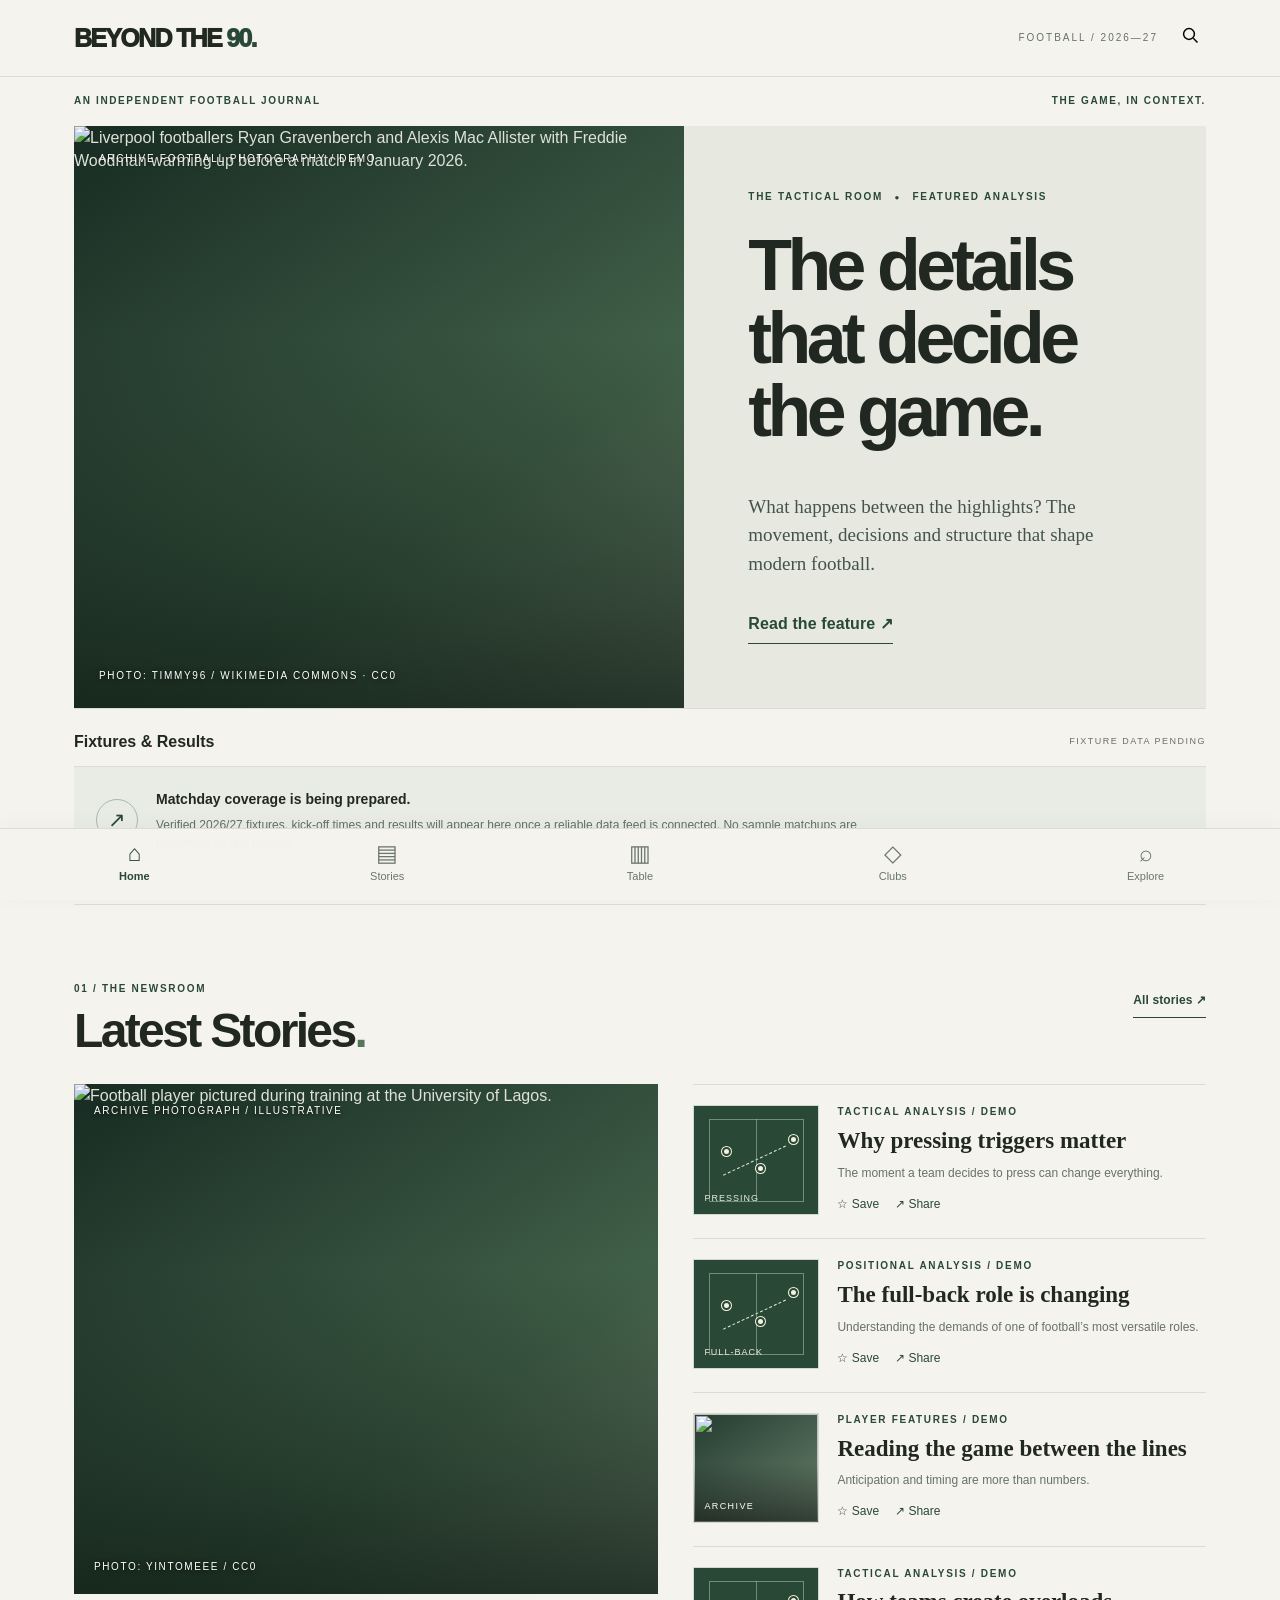
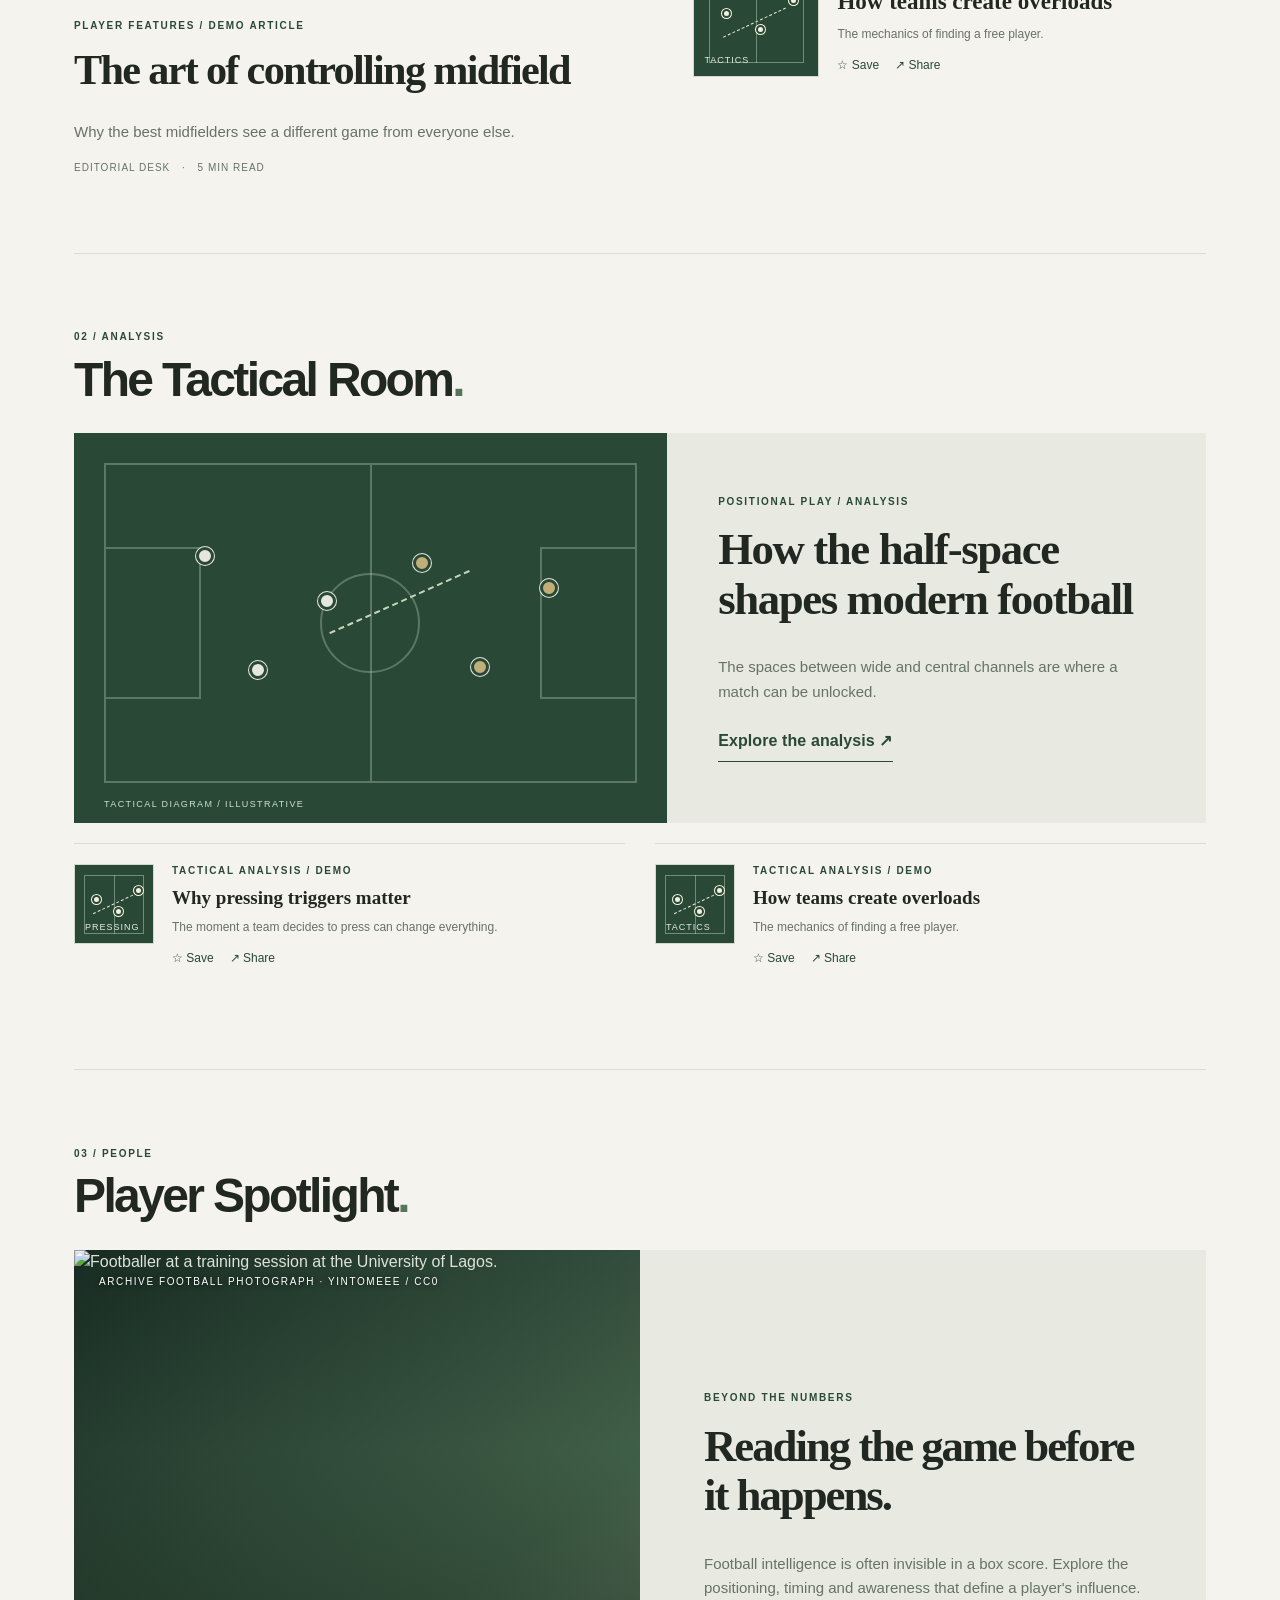
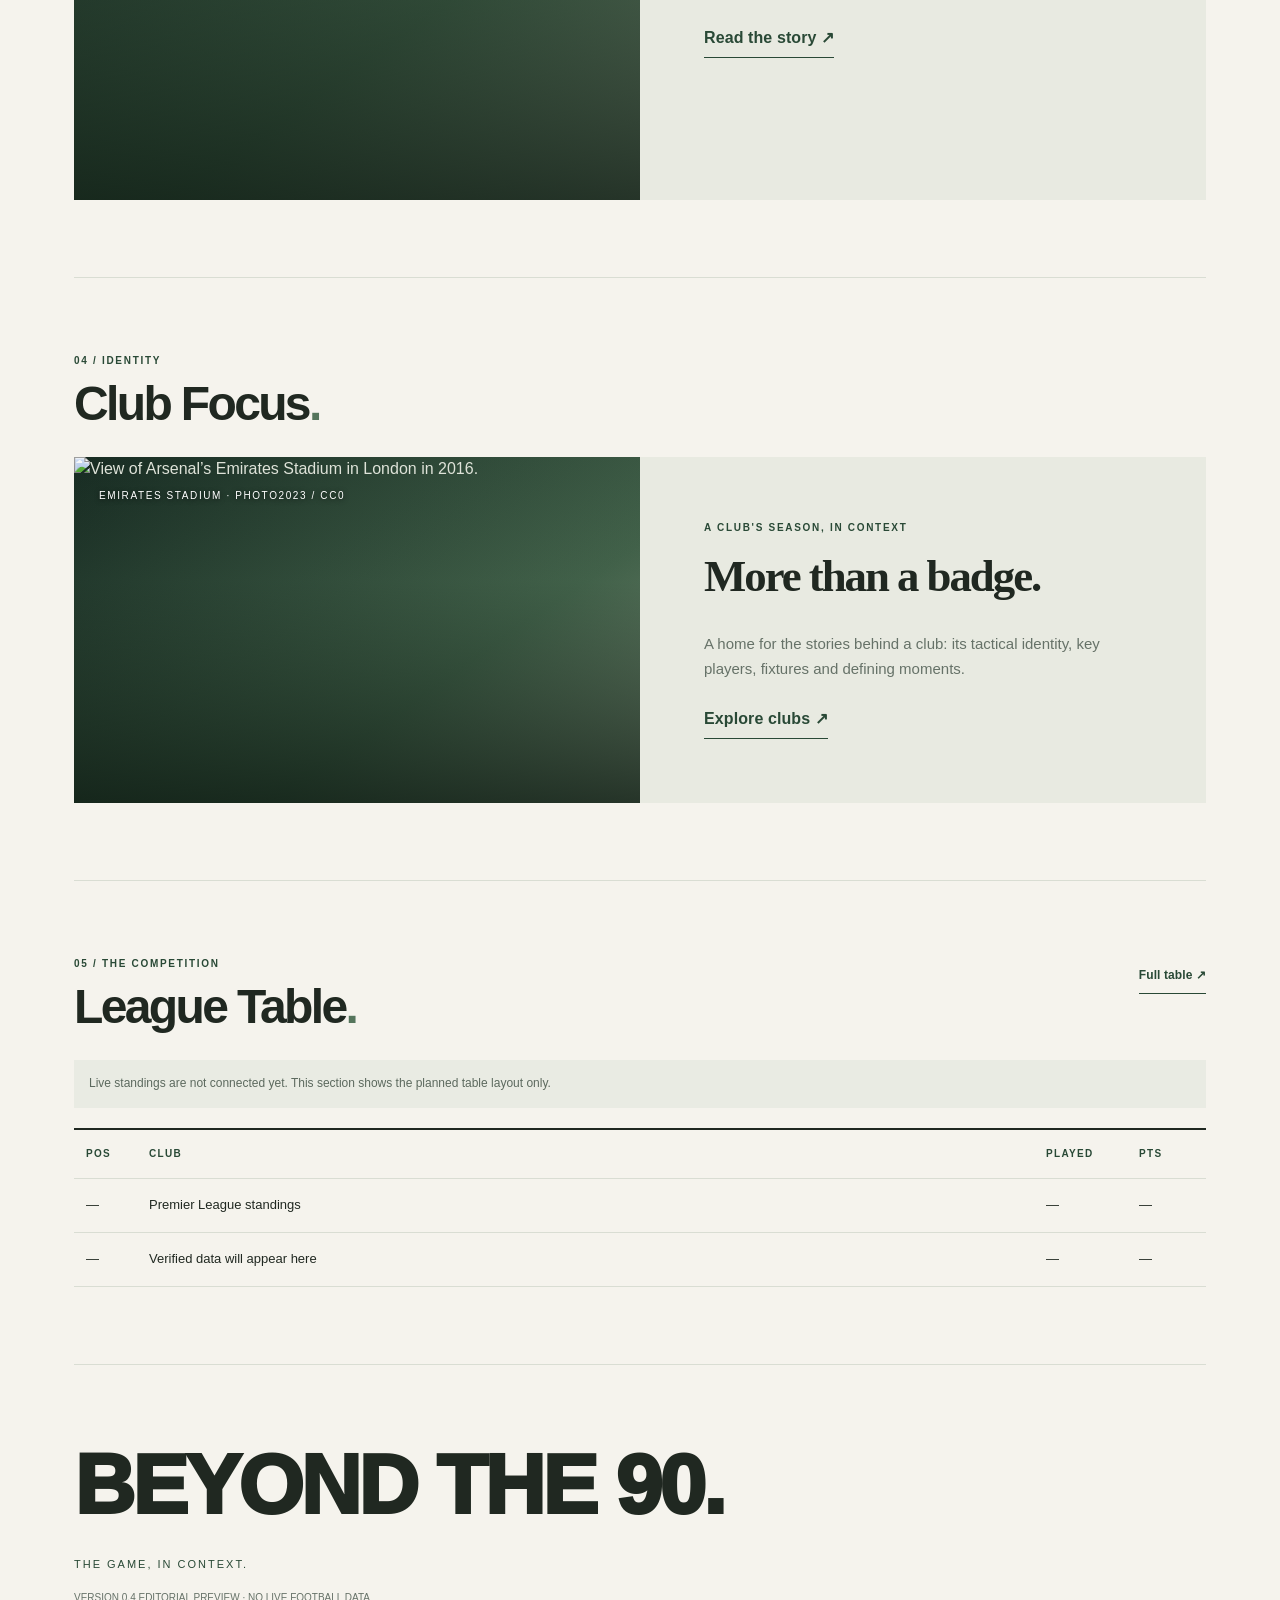
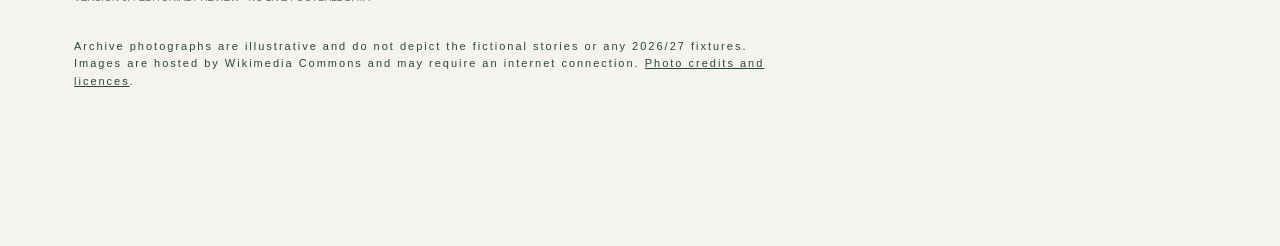
==== commit 1c5c29ec: "Add files via upload" ====
--- a/index.html
+++ b/index.html
@@ -1,7 +1,7 @@
 <!doctype html>
 <html lang="en"><head><meta charset="utf-8"><meta name="viewport" content="width=device-width,initial-scale=1,viewport-fit=cover"><meta name="theme-color" content="#f5f3ed"><meta name="description" content="BEYOND THE 90. — Independent football storytelling and tactical analysis. Website design preview."><title>BEYOND THE 90. | Premier League 2026/27</title><link rel="stylesheet" href="styles.css" defer><script src="script.js" defer></script></head>
 <body><a class="skip" href="#content">Skip to content</a><header class="site-header"><div class="header-inner"><button class="wordmark" data-page="home" aria-label="BEYOND THE 90. home">BEYOND THE <span>90.</span></button><div class="edition">FOOTBALL / 2026—27</div><button class="header-search" data-page="explore" aria-label="Explore and search"><svg viewBox="0 0 24 24" aria-hidden="true"><circle cx="10.8" cy="10.8" r="6.5"/><path d="m16 16 5 5"/></svg></button></div></header>
-<main id="content"><section id="home" class="page active" aria-label="Home"><div class="intro-line"><span>AN INDEPENDENT FOOTBALL JOURNAL</span><span>THE GAME, IN CONTEXT.</span></div><section class="hero-section" aria-labelledby="hero-title"><div class="hero-media photo-placeholder photo-loaded"><img class="licensed-photo" src="https://commons.wikimedia.org/wiki/Special:FilePath/Ryan%20Gravenberch%2C%20Alexis%20Mac%20Allister%20and%20Freddie%20Woodman%2004012026%20%281%29.jpg?width=1600" alt="Liverpool footballers Ryan Gravenberch and Alexis Mac Allister with Freddie Woodman warming up before a match in January 2026." loading="lazy" decoding="async" referrerpolicy="no-referrer"><div class="image-kicker">ARCHIVE FOOTBALL PHOTOGRAPHY / DEMO</div><div class="pitch-lines" aria-hidden="true"><span></span><span></span><span></span></div><div class="image-credit">PHOTO: TIMMY96 / WIKIMEDIA COMMONS · CC0</div></div><div class="hero-copy"><div class="eyebrow">THE TACTICAL ROOM <span class="dot">●</span> FEATURED ANALYSIS</div><h1 id="hero-title">The details that decide the game.</h1><p>What happens between the highlights? The movement, decisions and structure that shape modern football.</p><button class="text-link" data-article="1">Read the feature <span aria-hidden="true">↗</span></button></div></section><section class="fixtures-wrap" aria-label="Fixtures and results"><div class="section-bar"><h2>Fixtures &amp; Results</h2><span>DEMONSTRATION DATA</span></div><div class="fixture-scroll"><div class="fixture"><span class="fixture-top">SAMPLE FIXTURE 01</span><div class="fixture-main"><b>Club A</b><span>VS</span><b>Club B</b></div><small>Schedule to be connected</small></div><div class="fixture"><span class="fixture-top">SAMPLE FIXTURE 02</span><div class="fixture-main"><b>Club C</b><span>VS</span><b>Club D</b></div><small>Schedule to be connected</small></div><div class="fixture"><span class="fixture-top">SAMPLE FIXTURE 03</span><div class="fixture-main"><b>Club E</b><span>VS</span><b>Club F</b></div><small>Schedule to be connected</small></div></div></section><section class="editorial-section" aria-labelledby="latest-title"><div class="section-heading"><div><div class="eyebrow">01 / THE NEWSROOM</div><h2 id="latest-title">Latest Stories<span class="punct">.</span></h2></div><button class="text-link small-link" data-page="stories">All stories ↗</button></div><div class="latest-grid"><article class="lead-story"><button class="media-button" data-article="0" aria-label="Read The art of controlling midfield"><div class="lead-image photo-placeholder photo-loaded"><img class="licensed-photo" src="https://commons.wikimedia.org/wiki/Special:FilePath/Football%20player%20at%20unilag%2002.jpg?width=1600" alt="Football player pictured during training at the University of Lagos." loading="lazy" decoding="async" referrerpolicy="no-referrer"><span>FOOTBALL TRAINING / ARCHIVE IMAGE</span><strong>BEYOND<br>THE FRAME.</strong><small>PHOTO: YINTOMEEE / CC0</small></div></button><div class="eyebrow">PLAYER FEATURES / DEMO ARTICLE</div><button class="headline-button" data-article="0"><h3>The art of controlling midfield</h3></button><p>Why the best midfielders see a different game from everyone else.</p><div class="meta">EDITORIAL DESK <span>·</span> 5 MIN READ</div></article><div class="story-stack" id="homeStories"></div></div></section><section class="editorial-section tactical-section" aria-labelledby="tactical-title"><div class="section-heading"><div><div class="eyebrow">02 / ANALYSIS</div><h2 id="tactical-title">The Tactical Room<span class="punct">.</span></h2></div></div><div class="tactical-feature"><div class="tactical-graphic" aria-label="Illustrative tactical pitch with player positions"><div class="pitch-outline"><div class="pitch-center"></div><div class="pitch-box left"></div><div class="pitch-box right"></div><i class="player p1"></i><i class="player p2"></i><i class="player p3"></i><i class="player p4"></i><i class="player p5"></i><i class="player p6"></i><i class="movement"></i></div><div class="graphic-label">TACTICAL DIAGRAM / ILLUSTRATIVE</div></div><div class="tactical-copy"><div class="eyebrow">POSITIONAL PLAY / ANALYSIS</div><h3>How the half-space shapes modern football</h3><p>The spaces between wide and central channels are where a match can be unlocked.</p><button class="text-link" data-article="1">Explore the analysis ↗</button></div></div><div class="mini-analysis" id="tacticalRows"></div></section><section class="editorial-section" aria-labelledby="spotlight-title"><div class="section-heading"><div><div class="eyebrow">03 / PEOPLE</div><h2 id="spotlight-title">Player Spotlight<span class="punct">.</span></h2></div></div><div class="spotlight-grid"><div class="spotlight-visual photo-placeholder photo-loaded"><img class="licensed-photo" src="https://commons.wikimedia.org/wiki/Special:FilePath/Football%20player%20at%20unilag%2002.jpg?width=1600" alt="Footballer at a training session at the University of Lagos." loading="lazy" decoding="async" referrerpolicy="no-referrer"><span>ARCHIVE FOOTBALL PORTRAIT · YINTOMEEE / CC0</span><strong>THE ART OF<br>ANTICIPATION.</strong></div><div class="spotlight-copy"><div class="eyebrow">BEYOND THE NUMBERS</div><h3>Reading the game before it happens.</h3><p>Football intelligence is often invisible in a box score. Explore the positioning, timing and awareness that define a player's influence.</p><button class="text-link" data-article="4">Read the story ↗</button></div></div></section><section class="editorial-section" aria-labelledby="clubfocus-title"><div class="section-heading"><div><div class="eyebrow">04 / IDENTITY</div><h2 id="clubfocus-title">Club Focus<span class="punct">.</span></h2></div></div><div class="club-focus"><div class="stadium-visual photo-placeholder photo-loaded"><img class="licensed-photo" src="https://commons.wikimedia.org/wiki/Special:FilePath/Emirates%20Stadium%202016.jpg?width=1600" alt="View of Arsenal’s Emirates Stadium in London in 2016." loading="lazy" decoding="async" referrerpolicy="no-referrer"><span>EMIRATES STADIUM · PHOTO2023 / CC0</span><div class="stadium-shape" aria-hidden="true"></div></div><div class="club-focus-copy"><div class="eyebrow">A CLUB'S SEASON, IN CONTEXT</div><h3>More than a badge.</h3><p>A home for the stories behind a club: its tactical identity, key players, fixtures and defining moments.</p><button class="text-link" data-page="clubs">Explore clubs ↗</button></div></div></section><section class="editorial-section" aria-labelledby="table-title"><div class="section-heading"><div><div class="eyebrow">05 / THE COMPETITION</div><h2 id="table-title">League Table<span class="punct">.</span></h2></div><button class="text-link small-link" data-page="table">Full table ↗</button></div><p class="data-note">Live standings are not connected yet. This section shows the planned table layout only.</p><div class="table-preview"><div class="table-row table-head"><span>POS</span><span>CLUB</span><span>PLAYED</span><span>PTS</span></div><div class="table-row"><span>—</span><span>Premier League standings</span><span>—</span><span>—</span></div><div class="table-row"><span>—</span><span>Verified data will appear here</span><span>—</span><span>—</span></div></div></section><footer class="site-footer"><div class="footer-logo">BEYOND THE 90.</div><p>THE GAME, IN CONTEXT.</p><small>VERSION 0.3 PHOTO PREVIEW · NO LIVE FOOTBALL DATA</small><p class="photo-disclosure">Archive photographs are illustrative and do not depict the fictional stories or any 2026/27 fixtures. Images are hosted by Wikimedia Commons and may require an internet connection. <a href="photo-credits.html">Photo credits and licences</a>.</p></footer></section>
+<main id="content"><section id="home" class="page active" aria-label="Home"><div class="intro-line"><span>AN INDEPENDENT FOOTBALL JOURNAL</span><span>THE GAME, IN CONTEXT.</span></div><section class="hero-section" aria-labelledby="hero-title"><div class="hero-media photo-placeholder photo-loaded"><img class="licensed-photo" src="https://commons.wikimedia.org/wiki/Special:FilePath/Ryan%20Gravenberch%2C%20Alexis%20Mac%20Allister%20and%20Freddie%20Woodman%2004012026%20%281%29.jpg?width=1600" alt="Liverpool footballers Ryan Gravenberch and Alexis Mac Allister with Freddie Woodman warming up before a match in January 2026." loading="lazy" decoding="async" referrerpolicy="no-referrer"><div class="image-kicker">ARCHIVE FOOTBALL PHOTOGRAPHY / DEMO</div><div class="pitch-lines" aria-hidden="true"><span></span><span></span><span></span></div><div class="image-credit">PHOTO: TIMMY96 / WIKIMEDIA COMMONS · CC0</div></div><div class="hero-copy"><div class="eyebrow">THE TACTICAL ROOM <span class="dot">●</span> FEATURED ANALYSIS</div><h1 id="hero-title">The details that decide the game.</h1><p>What happens between the highlights? The movement, decisions and structure that shape modern football.</p><button class="text-link" data-article="1">Read the feature <span aria-hidden="true">↗</span></button></div></section><section class="fixtures-wrap" aria-label="Fixtures and results"><div class="section-bar"><h2>Fixtures &amp; Results</h2><span>FIXTURE DATA PENDING</span></div><div class="fixture-pending"><span class="fixture-pending-mark" aria-hidden="true">↗</span><div><strong>Matchday coverage is being prepared.</strong><p>Verified 2026/27 fixtures, kick-off times and results will appear here once a reliable data feed is connected. No sample matchups are presented as real fixtures.</p></div></div></section><section class="editorial-section" aria-labelledby="latest-title"><div class="section-heading"><div><div class="eyebrow">01 / THE NEWSROOM</div><h2 id="latest-title">Latest Stories<span class="punct">.</span></h2></div><button class="text-link small-link" data-page="stories">All stories ↗</button></div><div class="latest-grid"><article class="lead-story"><button class="media-button" data-article="0" aria-label="Read The art of controlling midfield"><div class="lead-image photo-placeholder photo-loaded"><img class="licensed-photo" src="https://commons.wikimedia.org/wiki/Special:FilePath/Football%20player%20at%20unilag%2002.jpg?width=1600" alt="Football player pictured during training at the University of Lagos." loading="lazy" decoding="async" referrerpolicy="no-referrer"><span>ARCHIVE PHOTOGRAPH / ILLUSTRATIVE</span><small>PHOTO: YINTOMEEE / CC0</small></div></button><div class="eyebrow">PLAYER FEATURES / DEMO ARTICLE</div><button class="headline-button" data-article="0"><h3>The art of controlling midfield</h3></button><p>Why the best midfielders see a different game from everyone else.</p><div class="meta">EDITORIAL DESK <span>·</span> 5 MIN READ</div></article><div class="story-stack" id="homeStories"></div></div></section><section class="editorial-section tactical-section" aria-labelledby="tactical-title"><div class="section-heading"><div><div class="eyebrow">02 / ANALYSIS</div><h2 id="tactical-title">The Tactical Room<span class="punct">.</span></h2></div></div><div class="tactical-feature"><div class="tactical-graphic" aria-label="Illustrative tactical pitch with player positions"><div class="pitch-outline"><div class="pitch-center"></div><div class="pitch-box left"></div><div class="pitch-box right"></div><i class="player p1"></i><i class="player p2"></i><i class="player p3"></i><i class="player p4"></i><i class="player p5"></i><i class="player p6"></i><i class="movement"></i></div><div class="graphic-label">TACTICAL DIAGRAM / ILLUSTRATIVE</div></div><div class="tactical-copy"><div class="eyebrow">POSITIONAL PLAY / ANALYSIS</div><h3>How the half-space shapes modern football</h3><p>The spaces between wide and central channels are where a match can be unlocked.</p><button class="text-link" data-article="1">Explore the analysis ↗</button></div></div><div class="mini-analysis" id="tacticalRows"></div></section><section class="editorial-section" aria-labelledby="spotlight-title"><div class="section-heading"><div><div class="eyebrow">03 / PEOPLE</div><h2 id="spotlight-title">Player Spotlight<span class="punct">.</span></h2></div></div><div class="spotlight-grid"><div class="spotlight-visual photo-placeholder photo-loaded"><img class="licensed-photo" src="https://commons.wikimedia.org/wiki/Special:FilePath/Football%20player%20at%20unilag%2002.jpg?width=1600" alt="Footballer at a training session at the University of Lagos." loading="lazy" decoding="async" referrerpolicy="no-referrer"><span>ARCHIVE FOOTBALL PHOTOGRAPH · YINTOMEEE / CC0</span></div><div class="spotlight-copy"><div class="eyebrow">BEYOND THE NUMBERS</div><h3>Reading the game before it happens.</h3><p>Football intelligence is often invisible in a box score. Explore the positioning, timing and awareness that define a player's influence.</p><button class="text-link" data-article="4">Read the story ↗</button></div></div></section><section class="editorial-section" aria-labelledby="clubfocus-title"><div class="section-heading"><div><div class="eyebrow">04 / IDENTITY</div><h2 id="clubfocus-title">Club Focus<span class="punct">.</span></h2></div></div><div class="club-focus"><div class="stadium-visual photo-placeholder photo-loaded"><img class="licensed-photo" src="https://commons.wikimedia.org/wiki/Special:FilePath/Emirates%20Stadium%202016.jpg?width=1600" alt="View of Arsenal’s Emirates Stadium in London in 2016." loading="lazy" decoding="async" referrerpolicy="no-referrer"><span>EMIRATES STADIUM · PHOTO2023 / CC0</span><div class="stadium-shape" aria-hidden="true"></div></div><div class="club-focus-copy"><div class="eyebrow">A CLUB'S SEASON, IN CONTEXT</div><h3>More than a badge.</h3><p>A home for the stories behind a club: its tactical identity, key players, fixtures and defining moments.</p><button class="text-link" data-page="clubs">Explore clubs ↗</button></div></div></section><section class="editorial-section" aria-labelledby="table-title"><div class="section-heading"><div><div class="eyebrow">05 / THE COMPETITION</div><h2 id="table-title">League Table<span class="punct">.</span></h2></div><button class="text-link small-link" data-page="table">Full table ↗</button></div><p class="data-note">Live standings are not connected yet. This section shows the planned table layout only.</p><div class="table-preview"><div class="table-row table-head"><span>POS</span><span>CLUB</span><span>PLAYED</span><span>PTS</span></div><div class="table-row"><span>—</span><span>Premier League standings</span><span>—</span><span>—</span></div><div class="table-row"><span>—</span><span>Verified data will appear here</span><span>—</span><span>—</span></div></div></section><footer class="site-footer"><div class="footer-logo">BEYOND THE 90.</div><p>THE GAME, IN CONTEXT.</p><small>VERSION 0.4 EDITORIAL PREVIEW · NO LIVE FOOTBALL DATA</small><p class="photo-disclosure">Archive photographs are illustrative and do not depict the fictional stories or any 2026/27 fixtures. Images are hosted by Wikimedia Commons and may require an internet connection. <a href="photo-credits.html">Photo credits and licences</a>.</p></footer></section>
 <section id="stories" class="page inner-page"><div class="eyebrow">THE EDITORIAL DESK</div><h1>Stories<span class="punct">.</span></h1><p class="page-intro">Original ideas. Tactical thinking. The people and decisions behind the game.</p><div class="story-list" id="storiesList"></div></section>
 <section id="table" class="page inner-page"><div class="eyebrow">THE COMPETITION</div><h1>League Table<span class="punct">.</span></h1><p class="page-intro">A verified Premier League table will appear here once a reliable data source is connected.</p><div class="data-note">DEMO STATE — NO LIVE RESULTS OR STANDINGS</div><div class="table-preview"><div class="table-row table-head"><span>POS</span><span>CLUB</span><span>P</span><span>PTS</span></div><div class="table-row"><span>—</span><span>Awaiting verified league data</span><span>—</span><span>—</span></div></div></section>
 <section id="clubs" class="page inner-page"><div class="eyebrow">THE CLUBS</div><h1>Clubs<span class="punct">.</span></h1><p class="page-intro">Discover the identities, tactics and stories behind Premier League clubs.</p><div id="clubList" class="club-list"></div><p class="data-note">Club directory is an illustrative selection, not a verified 2026/27 membership list.</p></section>
--- a/styles.css
+++ b/styles.css
@@ -2,3 +2,39 @@
 
 /* v0.3: licensed archive football photography. Remote Wikimedia originals; placeholders remain if blocked. */
 .photo-loaded{isolation:isolate}.licensed-photo{position:absolute;inset:0;width:100%;height:100%;object-fit:cover;object-position:center;z-index:0}.photo-loaded::after{z-index:1;background:linear-gradient(0deg,rgba(11,24,16,.76),rgba(11,24,16,.03) 64%)}.hero-media .licensed-photo{object-position:50% 42%}.lead-image .licensed-photo,.spotlight-visual .licensed-photo,.explore-portrait .licensed-photo{object-position:50% 26%}.stadium-visual .licensed-photo{object-position:center 55%}.photo-loaded .pitch-lines,.photo-loaded .stadium-shape{display:none}.photo-loaded strong{color:white;text-shadow:0 2px 14px rgba(0,0,0,.25)}.photo-loaded>span,.photo-loaded>small,.photo-loaded .image-kicker,.photo-loaded .image-credit{color:#fff;text-shadow:0 1px 5px rgba(0,0,0,.7)}.photo-disclosure{font-size:12px;line-height:1.6;color:var(--muted);max-width:720px;margin-top:30px}.photo-disclosure a{color:var(--green)}
+
+/* Version 0.4 — Editorial polish. Retains the original accessible mobile layout. */
+:root{--bg:#f5f3ed;--line:#d9ddd3}
+body{line-height:1.45}
+.hero-section{box-shadow:0 1px 0 var(--line)}
+.hero-media .licensed-photo{object-position:center 42%}
+.hero-copy h1{max-width:610px;letter-spacing:-.065em}
+.hero-copy p{margin-bottom:24px}
+.editorial-section{padding-top:clamp(48px,6vw,80px);padding-bottom:clamp(48px,6vw,80px)}
+.section-heading h2{letter-spacing:-.055em}
+.lead-image{height:clamp(340px,40vw,510px);padding:20px}
+.lead-image .licensed-photo{object-position:50% 34%}
+.lead-story h3{letter-spacing:-.04em;max-width:630px}
+.lead-story>.eyebrow{margin-top:25px}
+.spotlight-visual{min-height:clamp(380px,45vw,550px)}
+.spotlight-visual .licensed-photo{object-position:50% 29%}
+.spotlight-copy h3,.club-focus-copy h3{letter-spacing:-.045em}
+.story-row{align-items:start}
+.story-thumb{position:relative;overflow:hidden;isolation:isolate;border:1px solid #d1d9cf}
+.story-thumb-photo{padding:0}
+.story-thumb-photo img{width:100%;height:100%;object-fit:cover;object-position:50% 35%;display:block}
+.story-thumb-photo:after{content:"";position:absolute;inset:45% 0 0;background:linear-gradient(transparent,rgba(0,0,0,.52))}
+.story-thumb-photo span{position:absolute;bottom:9px;left:10px;z-index:2;color:#fff;font-size:9px;letter-spacing:1.4px}
+.story-thumb-diagram{background:#294936;display:block}
+.story-thumb-diagram:before{content:"";position:absolute;inset:12%;border:1px solid #c2d6c078}
+.story-thumb-diagram:after{content:"";position:absolute;left:50%;top:12%;height:76%;border-left:1px solid #c2d6c078}
+.diagram-line{position:absolute;left:21%;top:50%;width:56%;transform:rotate(-25deg);border-top:1px dashed #e4e6d1;z-index:2}
+.diagram-dot{position:absolute;width:9px;height:9px;border:2px solid #294936;background:#f2f2df;box-shadow:0 0 0 1px #f2f2df;border-radius:50%;z-index:3}
+.dot-one{left:22%;top:38%}.dot-two{left:50%;top:53%}.dot-three{left:76%;top:26%}
+.story-thumb-diagram small{position:absolute;left:10px;bottom:9px;z-index:4;color:#e7eadd;font-size:9px;letter-spacing:1px}
+.fixture-pending{display:flex;align-items:center;gap:18px;background:#e9ece4;border-top:1px solid var(--line);border-bottom:1px solid var(--line);padding:20px 22px}
+.fixture-pending-mark{display:grid;place-items:center;width:42px;height:42px;flex-shrink:0;border:1px solid #a8b9aa;border-radius:50%;font-size:21px;color:#294936}
+.fixture-pending strong{font-size:14px}.fixture-pending p{font-size:12px;line-height:1.55;color:#637064;margin:5px 0 0;max-width:720px}
+.headline-button:hover h3,.text-link:hover{text-decoration:underline;text-underline-offset:4px}
+@media(max-width:720px){.hero-copy h1{font-size:clamp(40px,9vw,52px)}.lead-image{height:390px}.lead-story h3{font-size:clamp(29px,7vw,37px)}.spotlight-visual{min-height:390px}.spotlight-copy,.club-focus-copy{padding:30px 24px}.fixture-pending{padding:18px 14px;gap:12px}.fixture-pending-mark{width:35px;height:35px}.story-thumb-diagram small{font-size:8px}.editorial-section{padding:46px 0}}
+@media(prefers-reduced-motion:reduce){*{scroll-behavior:auto!important}}
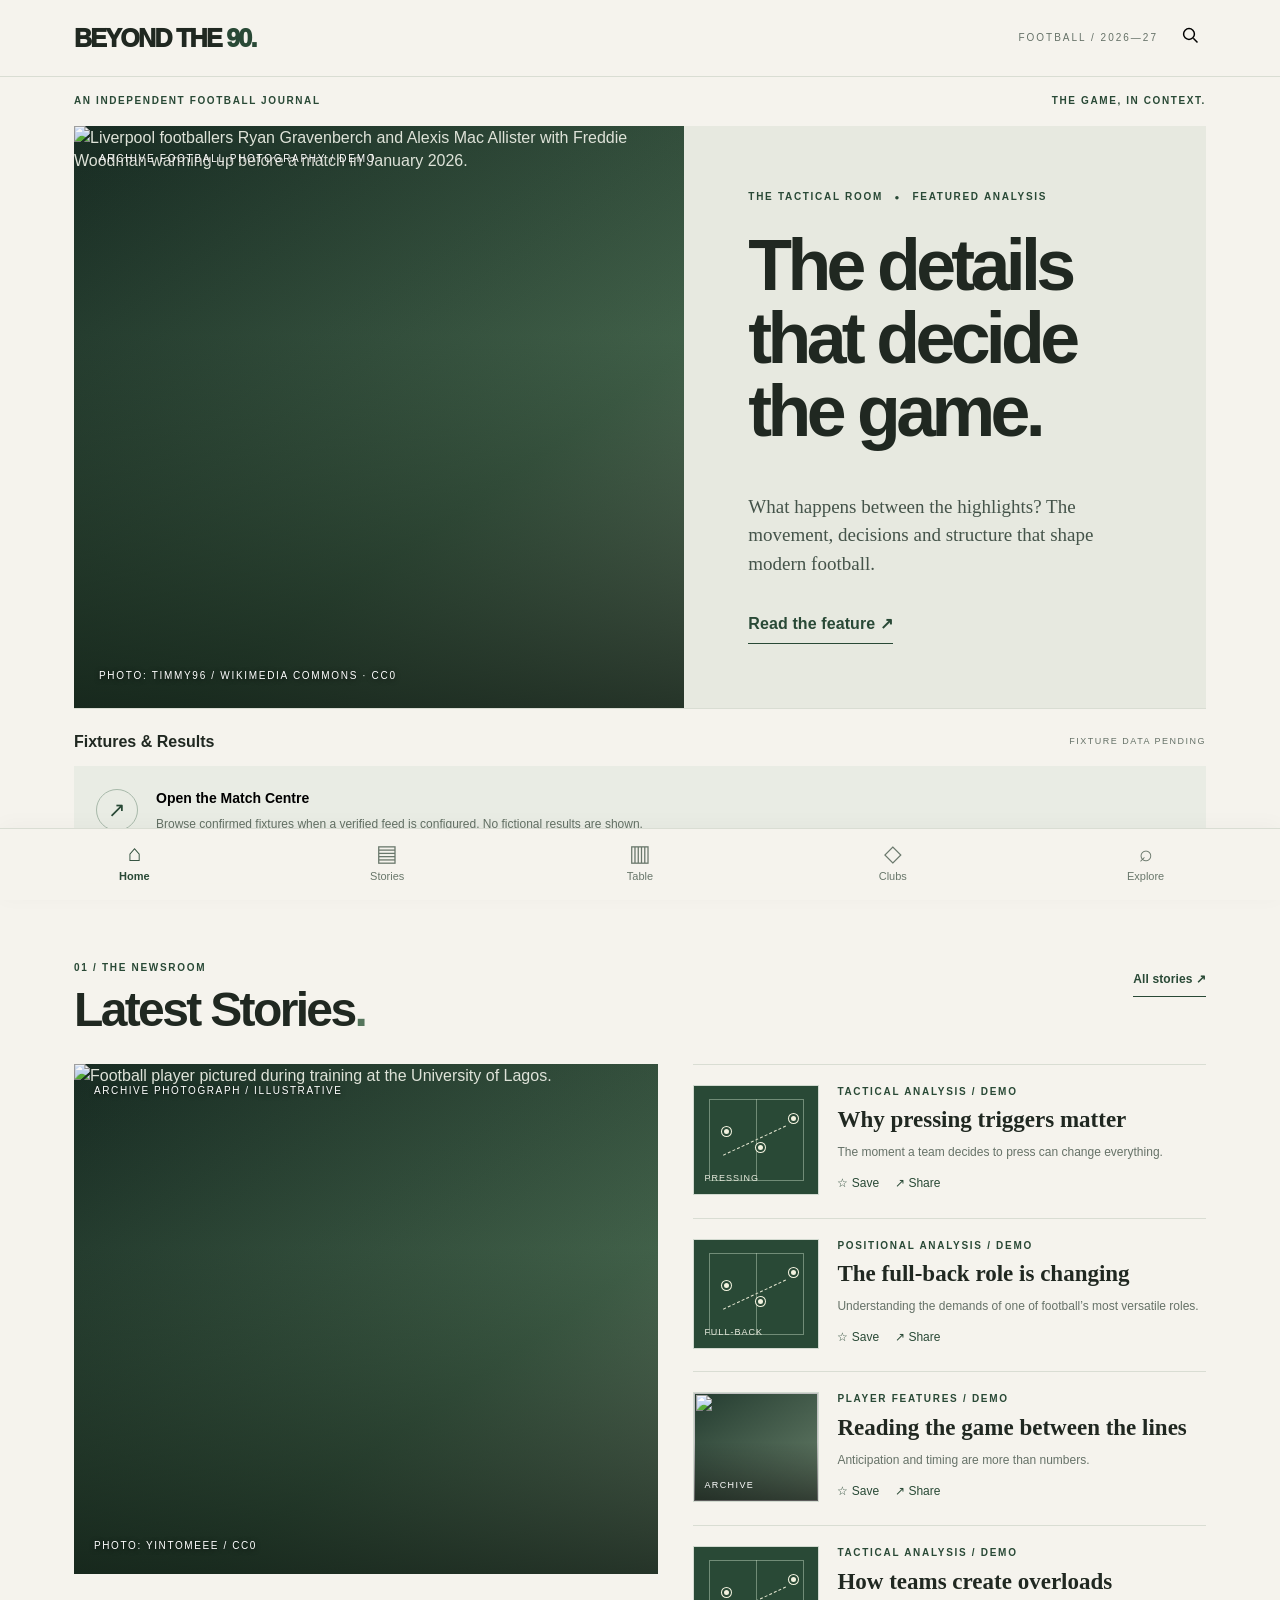
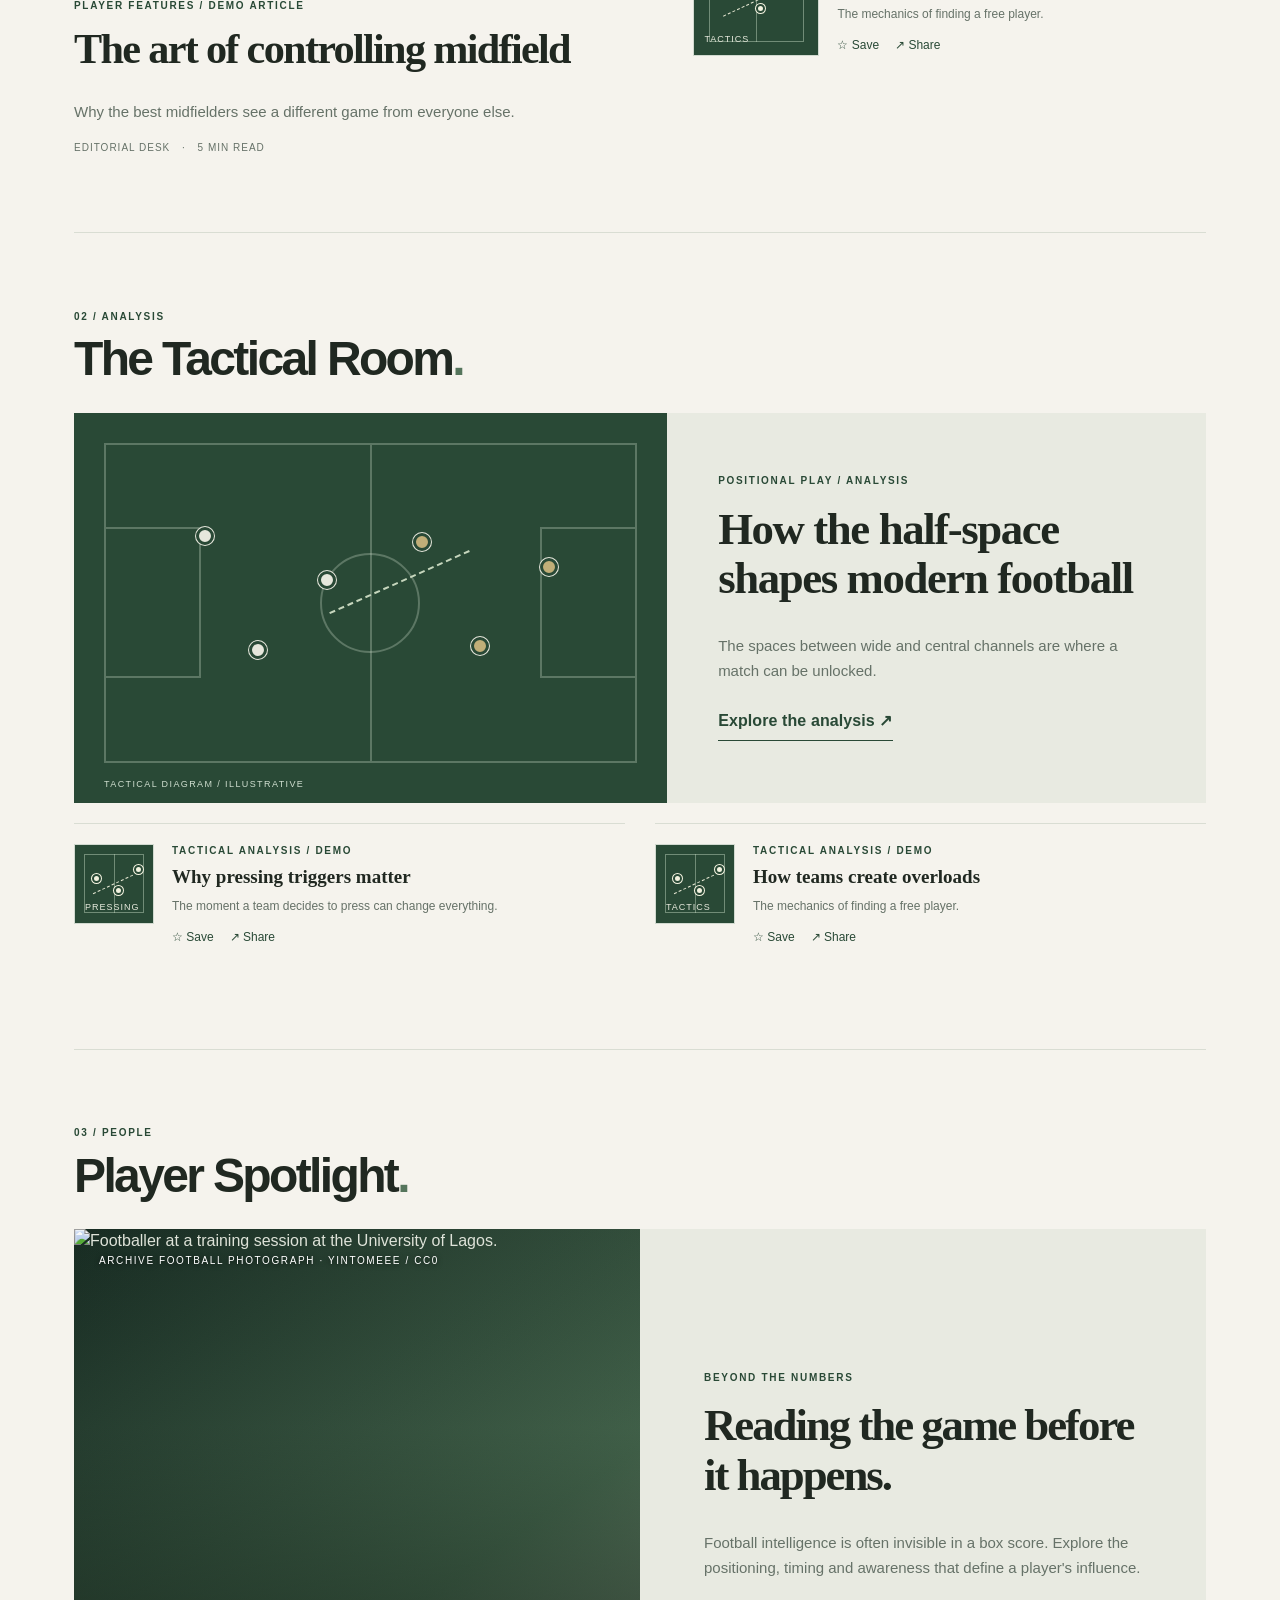
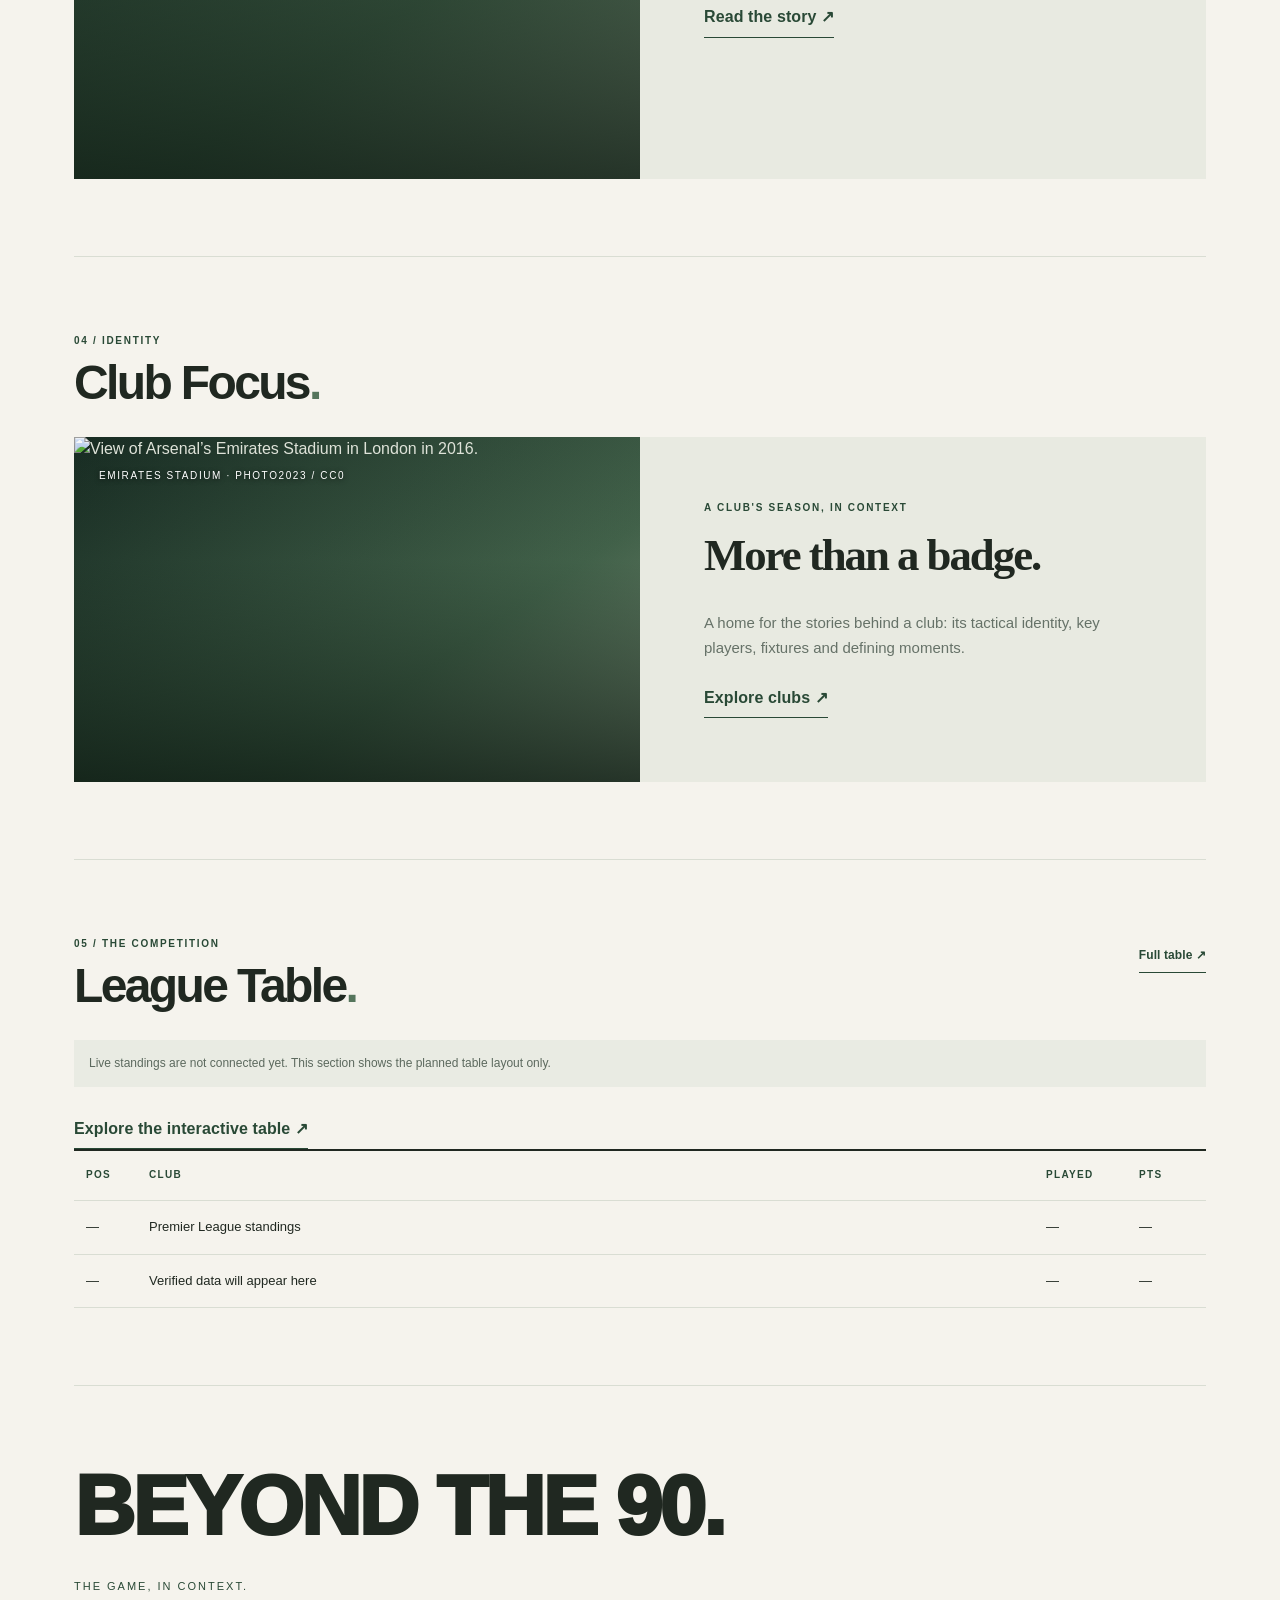
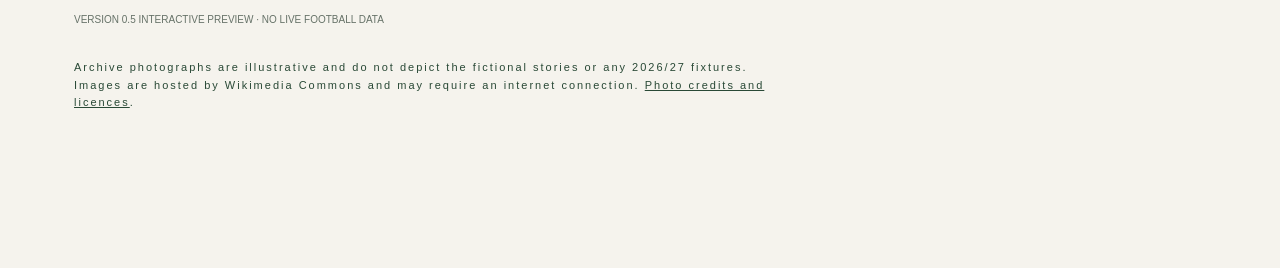
==== commit bdf367e8: "Add files via upload" ====
--- a/index.html
+++ b/index.html
@@ -1,10 +1,13 @@
 <!doctype html>
 <html lang="en"><head><meta charset="utf-8"><meta name="viewport" content="width=device-width,initial-scale=1,viewport-fit=cover"><meta name="theme-color" content="#f5f3ed"><meta name="description" content="BEYOND THE 90. — Independent football storytelling and tactical analysis. Website design preview."><title>BEYOND THE 90. | Premier League 2026/27</title><link rel="stylesheet" href="styles.css" defer><script src="script.js" defer></script></head>
 <body><a class="skip" href="#content">Skip to content</a><header class="site-header"><div class="header-inner"><button class="wordmark" data-page="home" aria-label="BEYOND THE 90. home">BEYOND THE <span>90.</span></button><div class="edition">FOOTBALL / 2026—27</div><button class="header-search" data-page="explore" aria-label="Explore and search"><svg viewBox="0 0 24 24" aria-hidden="true"><circle cx="10.8" cy="10.8" r="6.5"/><path d="m16 16 5 5"/></svg></button></div></header>
-<main id="content"><section id="home" class="page active" aria-label="Home"><div class="intro-line"><span>AN INDEPENDENT FOOTBALL JOURNAL</span><span>THE GAME, IN CONTEXT.</span></div><section class="hero-section" aria-labelledby="hero-title"><div class="hero-media photo-placeholder photo-loaded"><img class="licensed-photo" src="https://commons.wikimedia.org/wiki/Special:FilePath/Ryan%20Gravenberch%2C%20Alexis%20Mac%20Allister%20and%20Freddie%20Woodman%2004012026%20%281%29.jpg?width=1600" alt="Liverpool footballers Ryan Gravenberch and Alexis Mac Allister with Freddie Woodman warming up before a match in January 2026." loading="lazy" decoding="async" referrerpolicy="no-referrer"><div class="image-kicker">ARCHIVE FOOTBALL PHOTOGRAPHY / DEMO</div><div class="pitch-lines" aria-hidden="true"><span></span><span></span><span></span></div><div class="image-credit">PHOTO: TIMMY96 / WIKIMEDIA COMMONS · CC0</div></div><div class="hero-copy"><div class="eyebrow">THE TACTICAL ROOM <span class="dot">●</span> FEATURED ANALYSIS</div><h1 id="hero-title">The details that decide the game.</h1><p>What happens between the highlights? The movement, decisions and structure that shape modern football.</p><button class="text-link" data-article="1">Read the feature <span aria-hidden="true">↗</span></button></div></section><section class="fixtures-wrap" aria-label="Fixtures and results"><div class="section-bar"><h2>Fixtures &amp; Results</h2><span>FIXTURE DATA PENDING</span></div><div class="fixture-pending"><span class="fixture-pending-mark" aria-hidden="true">↗</span><div><strong>Matchday coverage is being prepared.</strong><p>Verified 2026/27 fixtures, kick-off times and results will appear here once a reliable data feed is connected. No sample matchups are presented as real fixtures.</p></div></div></section><section class="editorial-section" aria-labelledby="latest-title"><div class="section-heading"><div><div class="eyebrow">01 / THE NEWSROOM</div><h2 id="latest-title">Latest Stories<span class="punct">.</span></h2></div><button class="text-link small-link" data-page="stories">All stories ↗</button></div><div class="latest-grid"><article class="lead-story"><button class="media-button" data-article="0" aria-label="Read The art of controlling midfield"><div class="lead-image photo-placeholder photo-loaded"><img class="licensed-photo" src="https://commons.wikimedia.org/wiki/Special:FilePath/Football%20player%20at%20unilag%2002.jpg?width=1600" alt="Football player pictured during training at the University of Lagos." loading="lazy" decoding="async" referrerpolicy="no-referrer"><span>ARCHIVE PHOTOGRAPH / ILLUSTRATIVE</span><small>PHOTO: YINTOMEEE / CC0</small></div></button><div class="eyebrow">PLAYER FEATURES / DEMO ARTICLE</div><button class="headline-button" data-article="0"><h3>The art of controlling midfield</h3></button><p>Why the best midfielders see a different game from everyone else.</p><div class="meta">EDITORIAL DESK <span>·</span> 5 MIN READ</div></article><div class="story-stack" id="homeStories"></div></div></section><section class="editorial-section tactical-section" aria-labelledby="tactical-title"><div class="section-heading"><div><div class="eyebrow">02 / ANALYSIS</div><h2 id="tactical-title">The Tactical Room<span class="punct">.</span></h2></div></div><div class="tactical-feature"><div class="tactical-graphic" aria-label="Illustrative tactical pitch with player positions"><div class="pitch-outline"><div class="pitch-center"></div><div class="pitch-box left"></div><div class="pitch-box right"></div><i class="player p1"></i><i class="player p2"></i><i class="player p3"></i><i class="player p4"></i><i class="player p5"></i><i class="player p6"></i><i class="movement"></i></div><div class="graphic-label">TACTICAL DIAGRAM / ILLUSTRATIVE</div></div><div class="tactical-copy"><div class="eyebrow">POSITIONAL PLAY / ANALYSIS</div><h3>How the half-space shapes modern football</h3><p>The spaces between wide and central channels are where a match can be unlocked.</p><button class="text-link" data-article="1">Explore the analysis ↗</button></div></div><div class="mini-analysis" id="tacticalRows"></div></section><section class="editorial-section" aria-labelledby="spotlight-title"><div class="section-heading"><div><div class="eyebrow">03 / PEOPLE</div><h2 id="spotlight-title">Player Spotlight<span class="punct">.</span></h2></div></div><div class="spotlight-grid"><div class="spotlight-visual photo-placeholder photo-loaded"><img class="licensed-photo" src="https://commons.wikimedia.org/wiki/Special:FilePath/Football%20player%20at%20unilag%2002.jpg?width=1600" alt="Footballer at a training session at the University of Lagos." loading="lazy" decoding="async" referrerpolicy="no-referrer"><span>ARCHIVE FOOTBALL PHOTOGRAPH · YINTOMEEE / CC0</span></div><div class="spotlight-copy"><div class="eyebrow">BEYOND THE NUMBERS</div><h3>Reading the game before it happens.</h3><p>Football intelligence is often invisible in a box score. Explore the positioning, timing and awareness that define a player's influence.</p><button class="text-link" data-article="4">Read the story ↗</button></div></div></section><section class="editorial-section" aria-labelledby="clubfocus-title"><div class="section-heading"><div><div class="eyebrow">04 / IDENTITY</div><h2 id="clubfocus-title">Club Focus<span class="punct">.</span></h2></div></div><div class="club-focus"><div class="stadium-visual photo-placeholder photo-loaded"><img class="licensed-photo" src="https://commons.wikimedia.org/wiki/Special:FilePath/Emirates%20Stadium%202016.jpg?width=1600" alt="View of Arsenal’s Emirates Stadium in London in 2016." loading="lazy" decoding="async" referrerpolicy="no-referrer"><span>EMIRATES STADIUM · PHOTO2023 / CC0</span><div class="stadium-shape" aria-hidden="true"></div></div><div class="club-focus-copy"><div class="eyebrow">A CLUB'S SEASON, IN CONTEXT</div><h3>More than a badge.</h3><p>A home for the stories behind a club: its tactical identity, key players, fixtures and defining moments.</p><button class="text-link" data-page="clubs">Explore clubs ↗</button></div></div></section><section class="editorial-section" aria-labelledby="table-title"><div class="section-heading"><div><div class="eyebrow">05 / THE COMPETITION</div><h2 id="table-title">League Table<span class="punct">.</span></h2></div><button class="text-link small-link" data-page="table">Full table ↗</button></div><p class="data-note">Live standings are not connected yet. This section shows the planned table layout only.</p><div class="table-preview"><div class="table-row table-head"><span>POS</span><span>CLUB</span><span>PLAYED</span><span>PTS</span></div><div class="table-row"><span>—</span><span>Premier League standings</span><span>—</span><span>—</span></div><div class="table-row"><span>—</span><span>Verified data will appear here</span><span>—</span><span>—</span></div></div></section><footer class="site-footer"><div class="footer-logo">BEYOND THE 90.</div><p>THE GAME, IN CONTEXT.</p><small>VERSION 0.4 EDITORIAL PREVIEW · NO LIVE FOOTBALL DATA</small><p class="photo-disclosure">Archive photographs are illustrative and do not depict the fictional stories or any 2026/27 fixtures. Images are hosted by Wikimedia Commons and may require an internet connection. <a href="photo-credits.html">Photo credits and licences</a>.</p></footer></section>
+<main id="content"><section id="home" class="page active" aria-label="Home"><div class="intro-line"><span>AN INDEPENDENT FOOTBALL JOURNAL</span><span>THE GAME, IN CONTEXT.</span></div><section class="hero-section" aria-labelledby="hero-title"><div class="hero-media photo-placeholder photo-loaded"><img class="licensed-photo" src="https://commons.wikimedia.org/wiki/Special:FilePath/Ryan%20Gravenberch%2C%20Alexis%20Mac%20Allister%20and%20Freddie%20Woodman%2004012026%20%281%29.jpg?width=1600" alt="Liverpool footballers Ryan Gravenberch and Alexis Mac Allister with Freddie Woodman warming up before a match in January 2026." loading="lazy" decoding="async" referrerpolicy="no-referrer"><div class="image-kicker">ARCHIVE FOOTBALL PHOTOGRAPHY / DEMO</div><div class="pitch-lines" aria-hidden="true"><span></span><span></span><span></span></div><div class="image-credit">PHOTO: TIMMY96 / WIKIMEDIA COMMONS · CC0</div></div><div class="hero-copy"><div class="eyebrow">THE TACTICAL ROOM <span class="dot">●</span> FEATURED ANALYSIS</div><h1 id="hero-title">The details that decide the game.</h1><p>What happens between the highlights? The movement, decisions and structure that shape modern football.</p><button class="text-link" data-article="1">Read the feature <span aria-hidden="true">↗</span></button></div></section><section class="fixtures-wrap" aria-label="Fixtures and results"><div class="section-bar"><h2>Fixtures &amp; Results</h2><span>FIXTURE DATA PENDING</span></div><button class="fixture-pending fixture-entry" data-page="matches" aria-label="Open Match Centre"><span class="fixture-pending-mark" aria-hidden="true">↗</span><div><strong>Open the Match Centre</strong><p>Browse confirmed fixtures when a verified feed is configured. No fictional results are shown.</p></div></button></section><section class="editorial-section" aria-labelledby="latest-title"><div class="section-heading"><div><div class="eyebrow">01 / THE NEWSROOM</div><h2 id="latest-title">Latest Stories<span class="punct">.</span></h2></div><button class="text-link small-link" data-page="stories">All stories ↗</button></div><div class="latest-grid"><article class="lead-story"><button class="media-button" data-article="0" aria-label="Read The art of controlling midfield"><div class="lead-image photo-placeholder photo-loaded"><img class="licensed-photo" src="https://commons.wikimedia.org/wiki/Special:FilePath/Football%20player%20at%20unilag%2002.jpg?width=1600" alt="Football player pictured during training at the University of Lagos." loading="lazy" decoding="async" referrerpolicy="no-referrer"><span>ARCHIVE PHOTOGRAPH / ILLUSTRATIVE</span><small>PHOTO: YINTOMEEE / CC0</small></div></button><div class="eyebrow">PLAYER FEATURES / DEMO ARTICLE</div><button class="headline-button" data-article="0"><h3>The art of controlling midfield</h3></button><p>Why the best midfielders see a different game from everyone else.</p><div class="meta">EDITORIAL DESK <span>·</span> 5 MIN READ</div></article><div class="story-stack" id="homeStories"></div></div></section><section class="editorial-section tactical-section" aria-labelledby="tactical-title"><div class="section-heading"><div><div class="eyebrow">02 / ANALYSIS</div><h2 id="tactical-title">The Tactical Room<span class="punct">.</span></h2></div></div><div class="tactical-feature"><div class="tactical-graphic" aria-label="Illustrative tactical pitch with player positions"><div class="pitch-outline"><div class="pitch-center"></div><div class="pitch-box left"></div><div class="pitch-box right"></div><i class="player p1"></i><i class="player p2"></i><i class="player p3"></i><i class="player p4"></i><i class="player p5"></i><i class="player p6"></i><i class="movement"></i></div><div class="graphic-label">TACTICAL DIAGRAM / ILLUSTRATIVE</div></div><div class="tactical-copy"><div class="eyebrow">POSITIONAL PLAY / ANALYSIS</div><h3>How the half-space shapes modern football</h3><p>The spaces between wide and central channels are where a match can be unlocked.</p><button class="text-link" data-article="1">Explore the analysis ↗</button></div></div><div class="mini-analysis" id="tacticalRows"></div></section><section class="editorial-section" aria-labelledby="spotlight-title"><div class="section-heading"><div><div class="eyebrow">03 / PEOPLE</div><h2 id="spotlight-title">Player Spotlight<span class="punct">.</span></h2></div></div><div class="spotlight-grid"><div class="spotlight-visual photo-placeholder photo-loaded"><img class="licensed-photo" src="https://commons.wikimedia.org/wiki/Special:FilePath/Football%20player%20at%20unilag%2002.jpg?width=1600" alt="Footballer at a training session at the University of Lagos." loading="lazy" decoding="async" referrerpolicy="no-referrer"><span>ARCHIVE FOOTBALL PHOTOGRAPH · YINTOMEEE / CC0</span></div><div class="spotlight-copy"><div class="eyebrow">BEYOND THE NUMBERS</div><h3>Reading the game before it happens.</h3><p>Football intelligence is often invisible in a box score. Explore the positioning, timing and awareness that define a player's influence.</p><button class="text-link" data-article="4">Read the story ↗</button></div></div></section><section class="editorial-section" aria-labelledby="clubfocus-title"><div class="section-heading"><div><div class="eyebrow">04 / IDENTITY</div><h2 id="clubfocus-title">Club Focus<span class="punct">.</span></h2></div></div><div class="club-focus"><div class="stadium-visual photo-placeholder photo-loaded"><img class="licensed-photo" src="https://commons.wikimedia.org/wiki/Special:FilePath/Emirates%20Stadium%202016.jpg?width=1600" alt="View of Arsenal’s Emirates Stadium in London in 2016." loading="lazy" decoding="async" referrerpolicy="no-referrer"><span>EMIRATES STADIUM · PHOTO2023 / CC0</span><div class="stadium-shape" aria-hidden="true"></div></div><div class="club-focus-copy"><div class="eyebrow">A CLUB'S SEASON, IN CONTEXT</div><h3>More than a badge.</h3><p>A home for the stories behind a club: its tactical identity, key players, fixtures and defining moments.</p><button class="text-link" data-page="clubs">Explore clubs ↗</button></div></div></section><section class="editorial-section" aria-labelledby="table-title"><div class="section-heading"><div><div class="eyebrow">05 / THE COMPETITION</div><h2 id="table-title">League Table<span class="punct">.</span></h2></div><button class="text-link small-link" data-page="table">Full table ↗</button></div><p class="data-note">Live standings are not connected yet. This section shows the planned table layout only.</p><button class="text-link" data-page="table">Explore the interactive table ↗</button><div class="table-preview"><div class="table-row table-head"><span>POS</span><span>CLUB</span><span>PLAYED</span><span>PTS</span></div><div class="table-row"><span>—</span><span>Premier League standings</span><span>—</span><span>—</span></div><div class="table-row"><span>—</span><span>Verified data will appear here</span><span>—</span><span>—</span></div></div></section><footer class="site-footer"><div class="footer-logo">BEYOND THE 90.</div><p>THE GAME, IN CONTEXT.</p><small>VERSION 0.5 INTERACTIVE PREVIEW · NO LIVE FOOTBALL DATA</small><p class="photo-disclosure">Archive photographs are illustrative and do not depict the fictional stories or any 2026/27 fixtures. Images are hosted by Wikimedia Commons and may require an internet connection. <a href="photo-credits.html">Photo credits and licences</a>.</p></footer></section>
 <section id="stories" class="page inner-page"><div class="eyebrow">THE EDITORIAL DESK</div><h1>Stories<span class="punct">.</span></h1><p class="page-intro">Original ideas. Tactical thinking. The people and decisions behind the game.</p><div class="story-list" id="storiesList"></div></section>
-<section id="table" class="page inner-page"><div class="eyebrow">THE COMPETITION</div><h1>League Table<span class="punct">.</span></h1><p class="page-intro">A verified Premier League table will appear here once a reliable data source is connected.</p><div class="data-note">DEMO STATE — NO LIVE RESULTS OR STANDINGS</div><div class="table-preview"><div class="table-row table-head"><span>POS</span><span>CLUB</span><span>P</span><span>PTS</span></div><div class="table-row"><span>—</span><span>Awaiting verified league data</span><span>—</span><span>—</span></div></div></section>
-<section id="clubs" class="page inner-page"><div class="eyebrow">THE CLUBS</div><h1>Clubs<span class="punct">.</span></h1><p class="page-intro">Discover the identities, tactics and stories behind Premier League clubs.</p><div id="clubList" class="club-list"></div><p class="data-note">Club directory is an illustrative selection, not a verified 2026/27 membership list.</p></section>
+<section id="table" class="page inner-page"><div class="eyebrow">THE COMPETITION / 2026—27</div><h1>League Table<span class="punct">.</span></h1><p class="page-intro">Premier League standings with expandable club context. Live data appears only when verified by the configured provider.</p><div class="data-status" id="standingsStatus" role="status">Checking for verified standings…</div><div class="standings-shell"><div class="standings-head"><span>#</span><span>Club</span><span>P</span><span>GD</span><span>Pts</span></div><div id="standingsRows"></div></div><p class="data-note">Tap a club row to reveal its form, next fixture and season context when provided. No invented statistics.</p></section>
+<section id="clubs" class="page inner-page"><div class="eyebrow">THE CLUBS</div><h1>Clubs<span class="punct">.</span></h1><p class="page-intro">Explore a club's identity, tactical structure, fixtures and editorial coverage.</p><div id="clubList" class="club-list"></div><p class="data-note">Illustrative club directory; not a verified 2026/27 league membership list.</p></section>
+<section id="clubProfile" class="page inner-page"><button class="back-link" data-page="clubs">← All clubs</button><div class="eyebrow">CLUB IDENTITY / PROFILE PREVIEW</div><h1 id="clubTitle">Club</h1><p class="page-intro" id="clubIntro">Club coverage is being prepared.</p><div class="tab-list" role="tablist" aria-label="Club sections"><button class="tab active" data-clubtab="overview" aria-selected="true">Overview</button><button class="tab" data-clubtab="squad" aria-selected="false">Squad</button><button class="tab" data-clubtab="fixtures" aria-selected="false">Fixtures</button><button class="tab" data-clubtab="stories" aria-selected="false">Stories</button></div><div id="clubTabContent" class="tab-content"></div></section>
+<section id="matches" class="page inner-page"><div class="eyebrow">MATCHDAY / VERIFIED FEED</div><h1>Match Centre<span class="punct">.</span></h1><p class="page-intro">Explore confirmed fixtures and completed matches. Match pages open when the data provider supplies an event.</p><div class="data-status" id="matchStatus">Checking for verified matches…</div><div id="matchList" class="match-list"></div></section>
+<section id="matchDetail" class="page inner-page"><button class="back-link" data-page="matches">← All matches</button><div class="eyebrow">MATCH CENTRE / VERIFIED DATA</div><h1 id="matchTitle">Match Centre</h1><div id="matchScore" class="match-score"></div><div class="tab-list" role="tablist" aria-label="Match sections"><button class="tab active" data-matchtab="overview">Overview</button><button class="tab" data-matchtab="timeline">Timeline</button><button class="tab" data-matchtab="lineups">Lineups</button><button class="tab" data-matchtab="tactics">Tactics</button><button class="tab" data-matchtab="stats">Stats</button></div><div id="matchTabContent" class="tab-content"></div></section>
 <section id="explore" class="page inner-page"><div class="eyebrow">DISCOVER THE GAME</div><h1>Explore<span class="punct">.</span></h1><label class="sr-only" for="search">Search stories</label><input id="search" type="search" placeholder="Search stories and topics…" autocomplete="off"><div class="chips"><button data-topic="Tactics">Tactics</button><button data-topic="Midfield">Midfield</button><button data-topic="Pressing">Pressing</button><button data-topic="Players">Players</button></div><div id="exploreDefault"><h2 class="explore-title">Latest Stories</h2><button class="media-button" data-article="0" aria-label="Read featured story"><div class="explore-portrait photo-placeholder photo-loaded"><img class="licensed-photo" src="https://commons.wikimedia.org/wiki/Special:FilePath/Football%20player%20at%20unilag%2002.jpg?width=1600" alt="Football player photographed at training at the University of Lagos." loading="lazy" decoding="async" referrerpolicy="no-referrer"><span>ARCHIVE PORTRAIT · YINTOMEEE / CC0</span><strong>THE ART OF<br>THE GAME.</strong></div></button><div class="eyebrow">PLAYER FEATURES / DEMO ARTICLE</div><button class="headline-button" data-article="0"><h3>The art of controlling midfield</h3></button><p class="meta">EDITORIAL DESK · 5 MIN READ</p><div id="exploreStories"></div><button class="load-more" id="loadMore">Load more stories ↓</button></div><div id="searchResults" hidden></div></section>
 <section id="article" class="page inner-page"><button id="articleBack" class="back-link">← Back to browsing</button><div class="eyebrow" id="articleCategory">EDITORIAL / DEMO ARTICLE</div><h1 id="articleTitle"></h1><p class="page-intro" id="articleExcerpt"></p><div class="article-photo photo-placeholder photo-loaded"><img class="licensed-photo" src="https://commons.wikimedia.org/wiki/Special:FilePath/Ryan%20Gravenberch%2C%20Alexis%20Mac%20Allister%20and%20Freddie%20Woodman%2004012026%20%281%29.jpg?width=1600" alt="Footballers warming up ahead of a match in January 2026." loading="lazy" decoding="async" referrerpolicy="no-referrer"><span>ARCHIVE PHOTOGRAPH · TIMMY96 / CC0</span></div><div class="article-tools"><span>EDITORIAL DESK · 5 MIN READ</span><div><button id="articleBookmark">☆ Save</button><button id="articleShare">↗ Share</button></div></div><div class="article-body"><p>Football is often decided in moments too subtle to dominate a highlight reel. The movement before the pass, the spacing between the lines and the decisions made without the ball can change an entire match.</p><p>This is a sample article demonstrating the reading experience. The finished BEYOND THE 90. will feature original, fact-checked editorial coverage with properly licensed photography and carefully designed tactical illustrations.</p></div></section></main>
 <nav class="bottom-nav" aria-label="Primary navigation"><button data-page="home" class="active" aria-current="page"><span aria-hidden="true">⌂</span>Home</button><button data-page="stories"><span aria-hidden="true">▤</span>Stories</button><button data-page="table"><span aria-hidden="true">▥</span>Table</button><button data-page="clubs"><span aria-hidden="true">◇</span>Clubs</button><button data-page="explore"><span aria-hidden="true">⌕</span>Explore</button></nav><div id="toast" class="toast" role="status" aria-live="polite"></div></body></html>
--- a/styles.css
+++ b/styles.css
@@ -38,3 +38,6 @@
 .headline-button:hover h3,.text-link:hover{text-decoration:underline;text-underline-offset:4px}
 @media(max-width:720px){.hero-copy h1{font-size:clamp(40px,9vw,52px)}.lead-image{height:390px}.lead-story h3{font-size:clamp(29px,7vw,37px)}.spotlight-visual{min-height:390px}.spotlight-copy,.club-focus-copy{padding:30px 24px}.fixture-pending{padding:18px 14px;gap:12px}.fixture-pending-mark{width:35px;height:35px}.story-thumb-diagram small{font-size:8px}.editorial-section{padding:46px 0}}
 @media(prefers-reduced-motion:reduce){*{scroll-behavior:auto!important}}
+
+/* v0.5 competition and profile system */
+.fixture-entry{width:100%;text-align:left;cursor:pointer;border:0;font:inherit}.fixture-entry:hover{outline:1px solid #294936}.data-status{font-size:.82rem;letter-spacing:.02em;color:#294936;padding:16px 0;border-top:1px solid #d6d9d0}.standings-shell{border-top:2px solid #294936}.standings-head,.standings-row{display:grid;grid-template-columns:32px minmax(0,1fr) 35px 38px 38px;gap:8px;align-items:center}.standings-head{padding:14px 8px;font-size:.68rem;text-transform:uppercase;letter-spacing:.08em;color:#536055}.standings-row{width:100%;background:transparent;border:0;border-top:1px solid #d7d9d2;padding:15px 8px;text-align:left;font:inherit;cursor:pointer;color:#202821}.standings-row strong{font-size:.9rem}.standings-row:hover,.standings-row:focus-visible{background:#e8ebe3}.standings-extra{display:none;background:#e7eae2;padding:12px 16px 18px;font-size:.83rem}.standings-item.expanded .standings-extra{display:block}.empty-editorial,.editorial-panel{padding:24px;background:#e8ebe3;margin:12px 0 22px}.empty-editorial p,.editorial-panel p{font-size:.92rem;line-height:1.65}.club-entry-button{width:100%;border:0;border-bottom:1px solid #d5d8d1;background:transparent;text-align:left;cursor:pointer;color:inherit}.club-entry-button:hover{background:#e9ece5}.tab-list{display:flex;overflow-x:auto;gap:5px;border-bottom:1px solid #cdd2ca;margin:20px 0 24px}.tab{background:transparent;border:0;border-bottom:3px solid transparent;padding:12px 13px;font-size:.84rem;font-weight:700;color:#55645a;cursor:pointer;white-space:nowrap}.tab.active{border-color:#294936;color:#202821}.tab-content{min-height:220px}.formation-select{display:flex;justify-content:space-between;gap:16px;align-items:center;margin:18px 0}.formation-select select{padding:10px;background:#f5f3ed;border:1px solid #abb5aa}.formation-pitch{background:#294936;border:2px solid #879d8d;min-height:300px;display:flex;flex-direction:column;justify-content:space-around;padding:20px;position:relative}.formation-line{display:flex;justify-content:space-around;position:relative;z-index:1}.formation-line span{width:20px;height:20px;border:2px solid #f5f3ed;border-radius:50%;background:#9cad98;box-shadow:0 0 0 3px #294936}.match-list{display:grid;gap:12px}.match-card{width:100%;display:grid;gap:14px;text-align:left;padding:20px;border:1px solid #d5d8d1;background:#e9ece5;color:#202821;cursor:pointer}.match-card>span{display:flex;justify-content:space-between;align-items:center;gap:10px}.match-card small{color:#536055}.match-score{font-size:1.5rem;font-weight:800;margin:18px 0;padding:20px;background:#e8ebe3}.view-toggle{display:flex;gap:8px;margin-bottom:20px}.view-toggle button{padding:10px 18px;border:1px solid #aeb8ae;background:transparent}.view-toggle button.active{background:#294936;color:white}.calendar-grid{display:grid;grid-template-columns:repeat(auto-fit,minmax(135px,1fr));gap:10px}.calendar-grid button{display:grid;gap:8px;background:#e8ebe3;border:1px solid #c9d0c7;padding:14px;text-align:left}
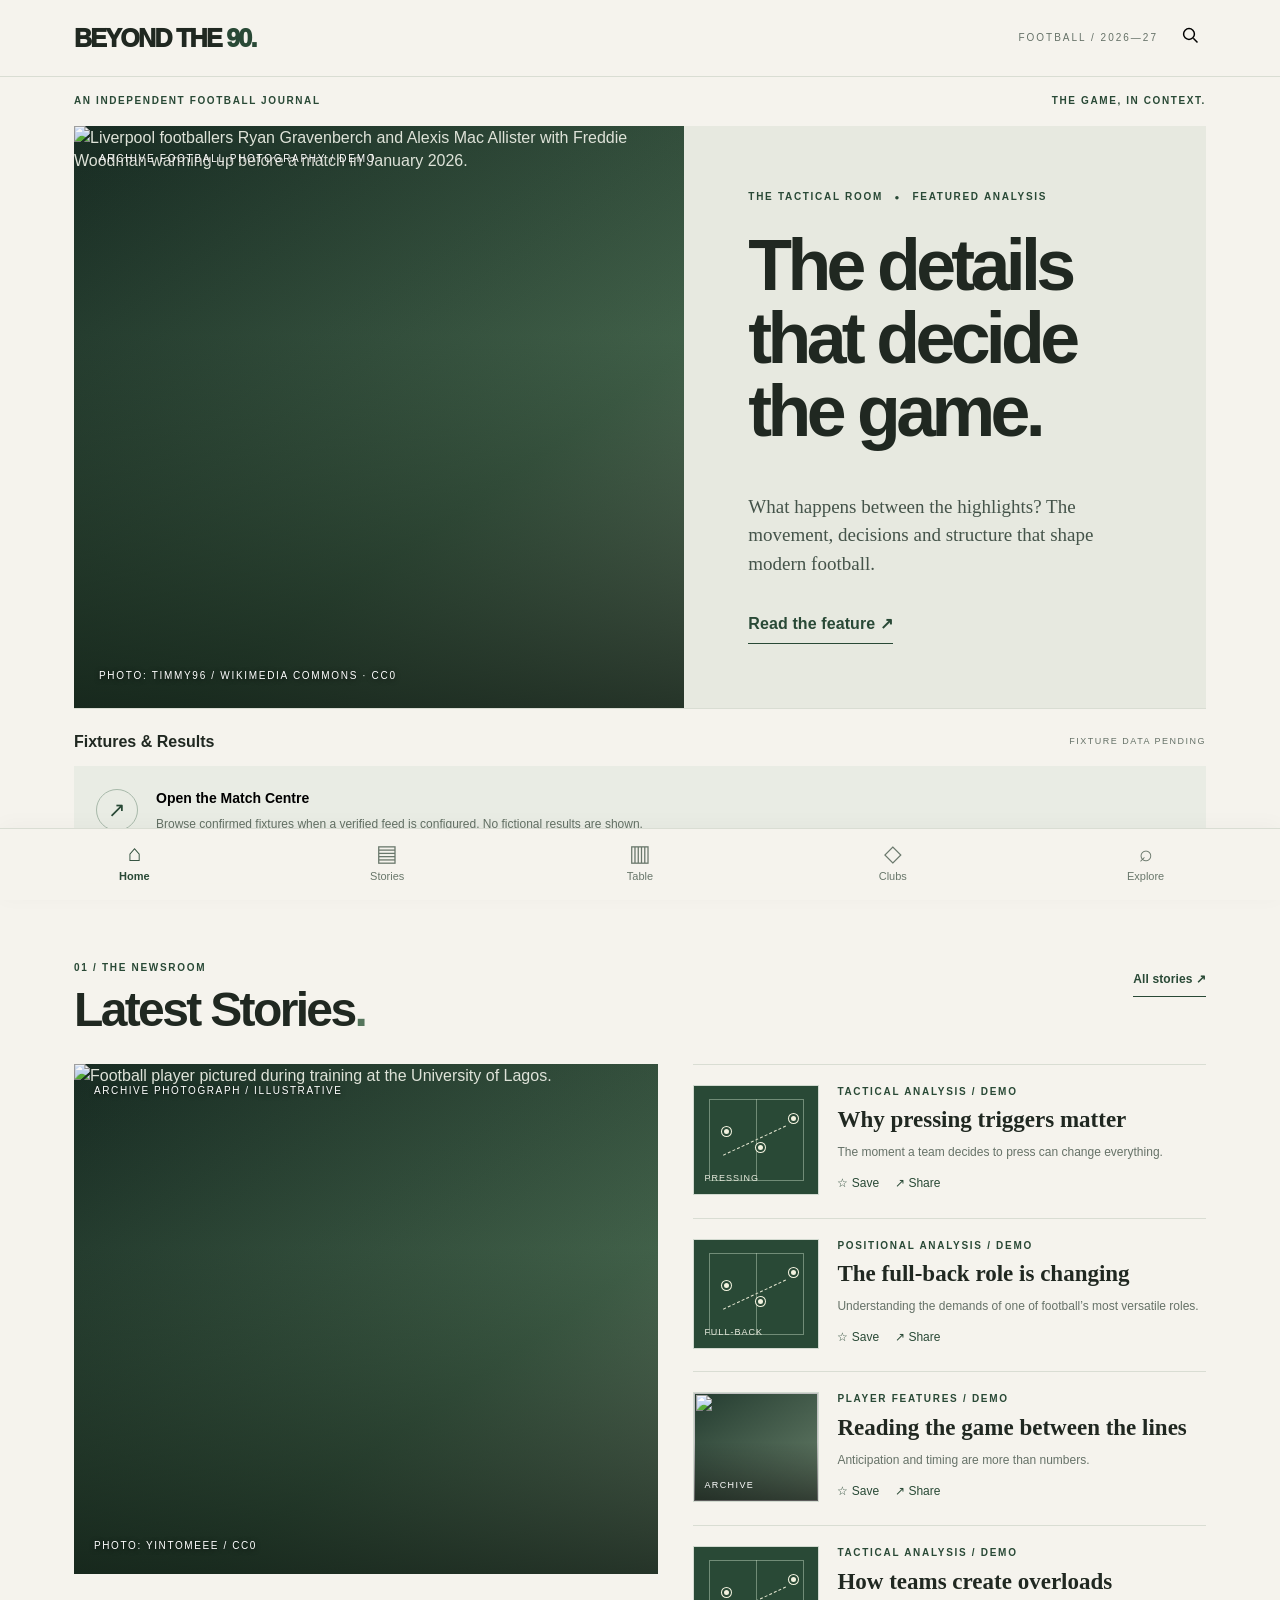
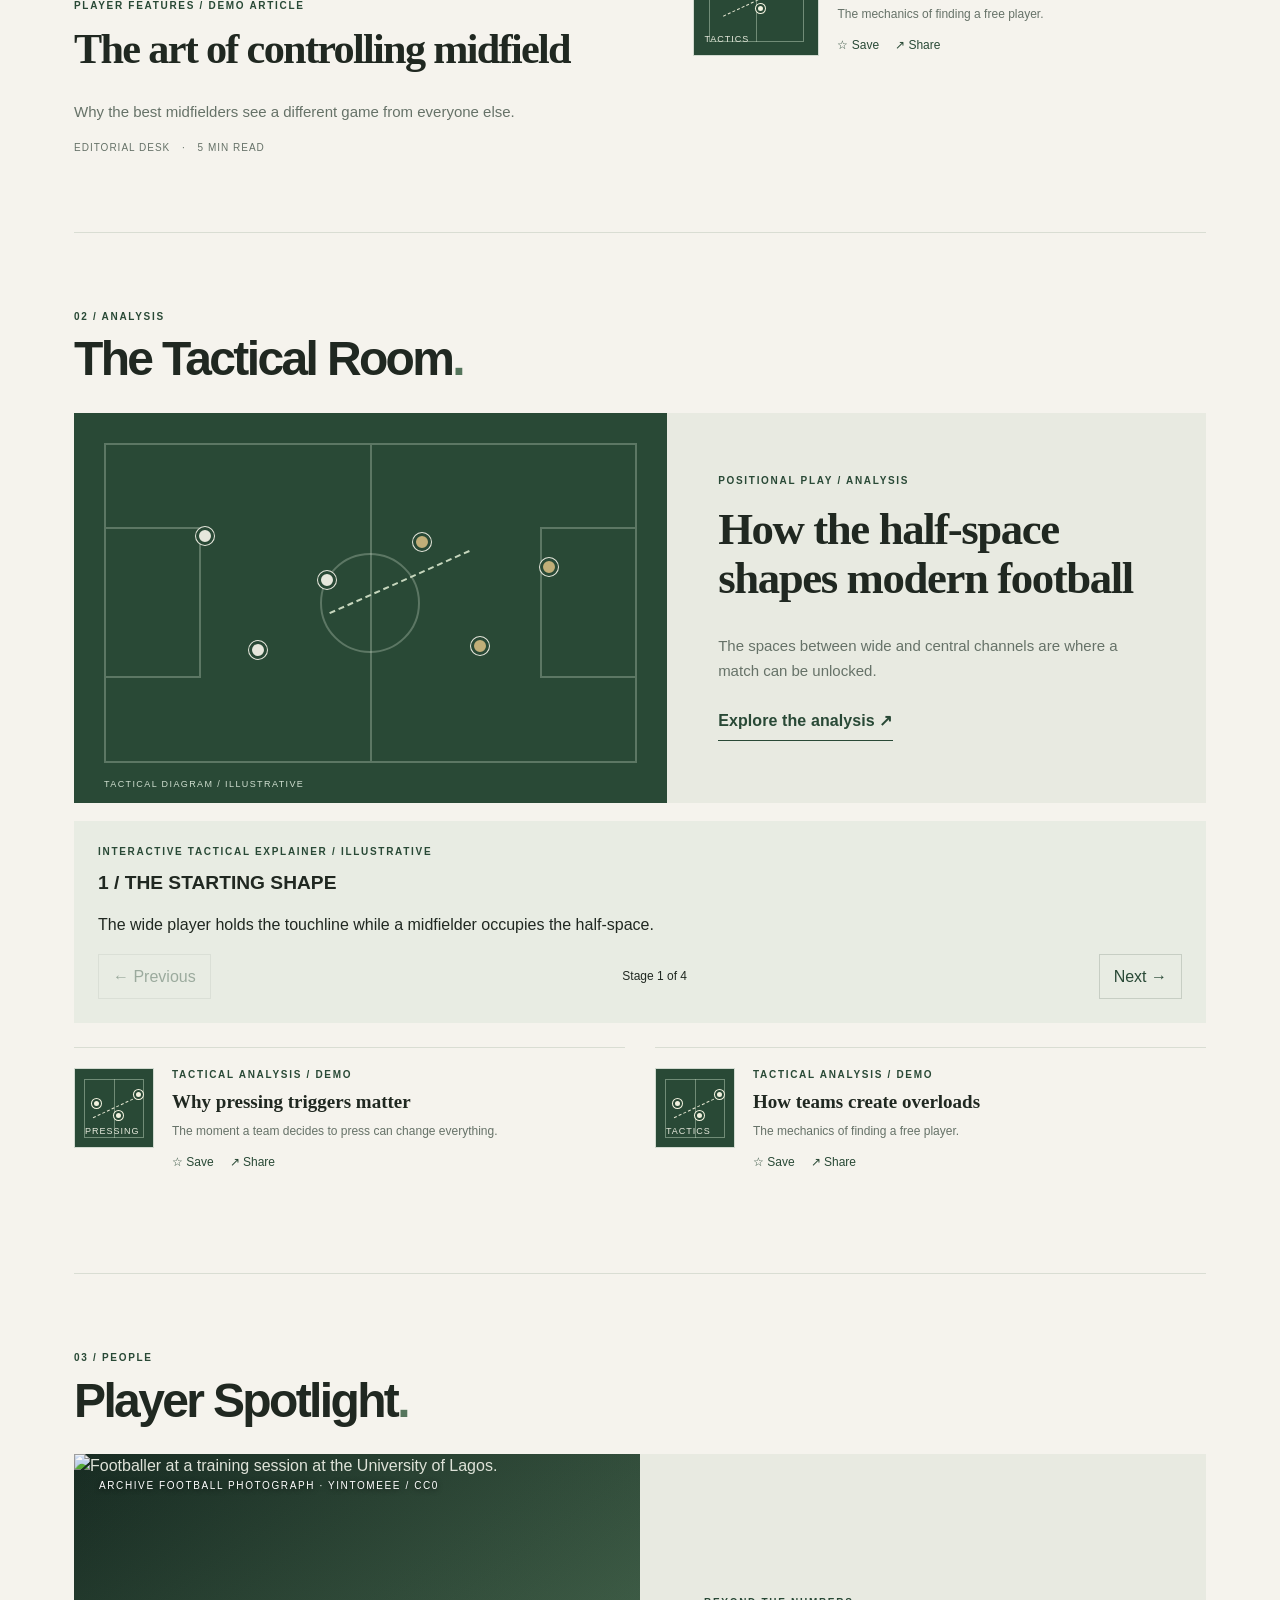
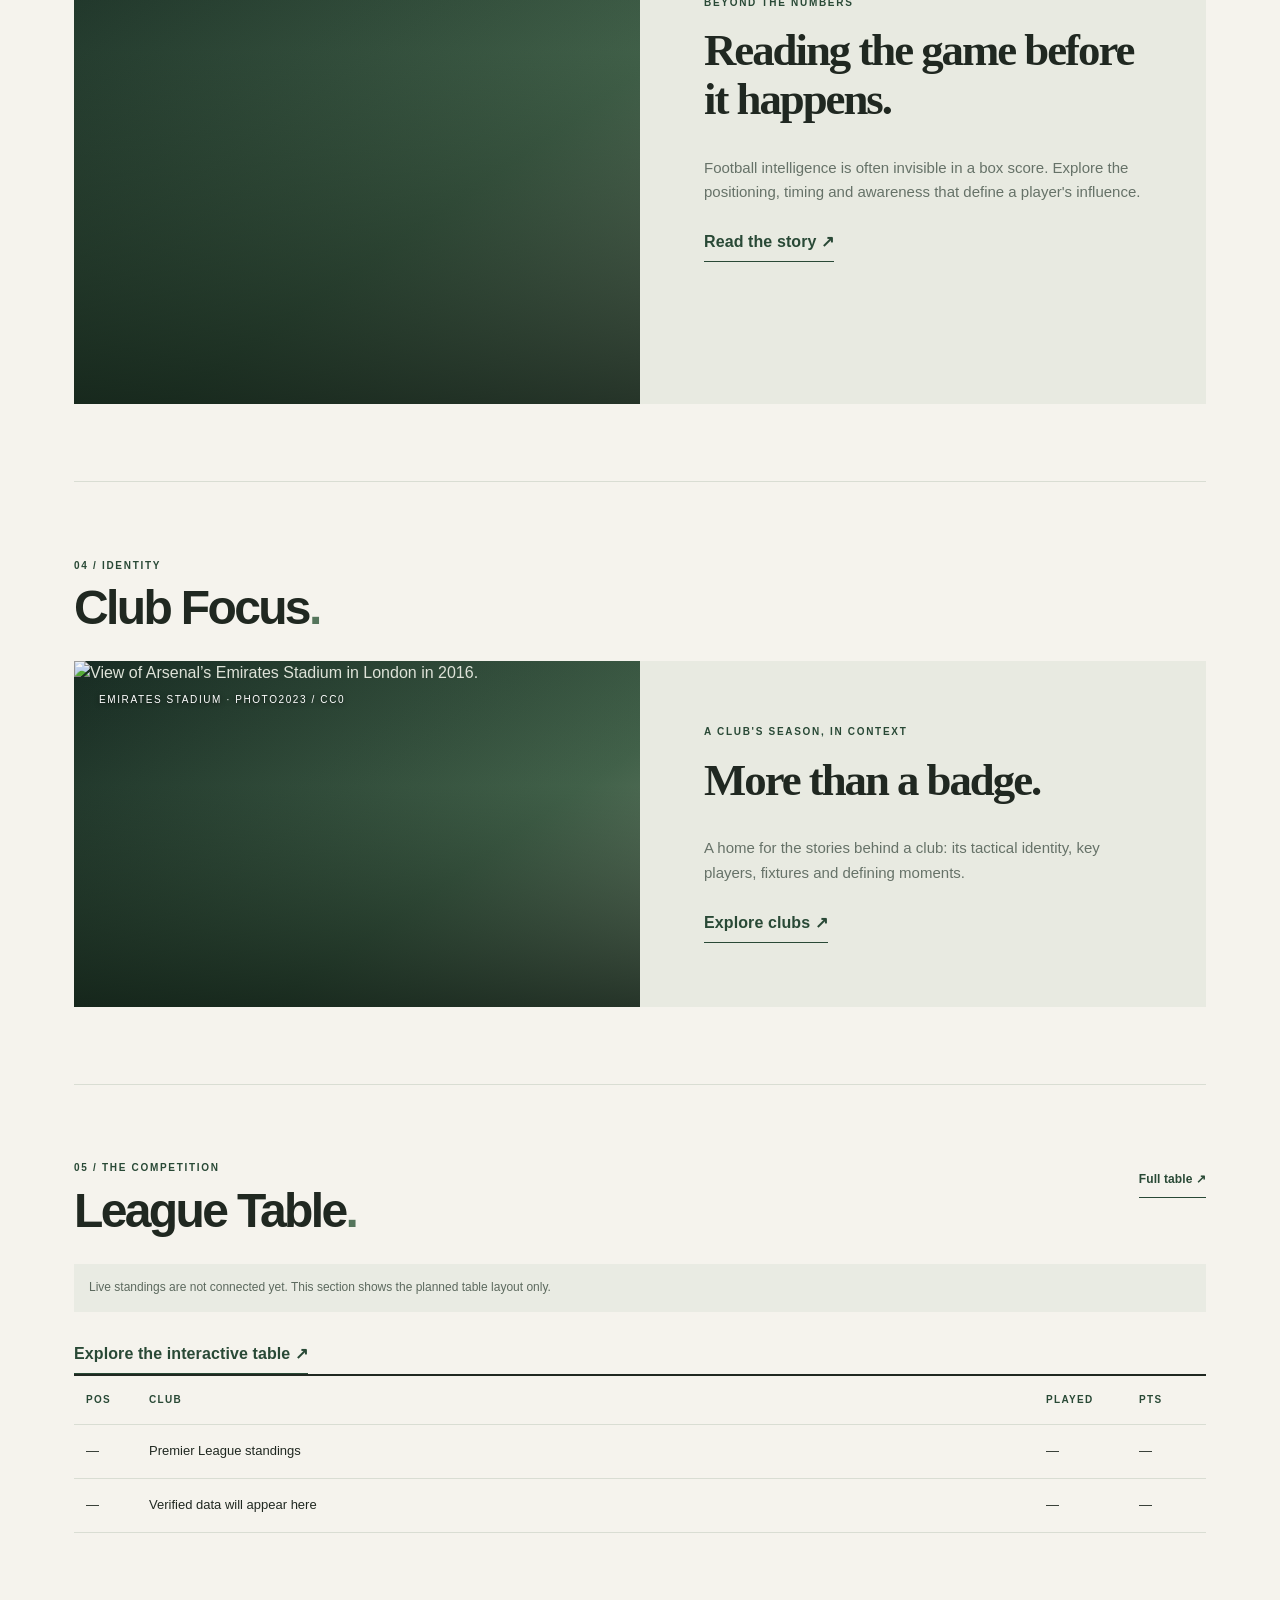
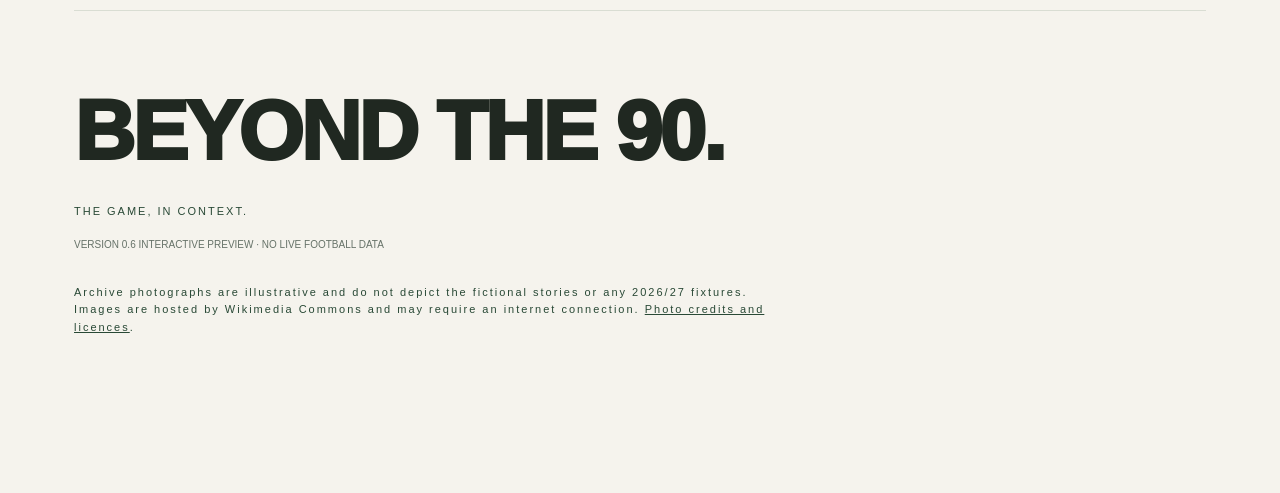
==== commit d5845603: "Add files via upload" ====
--- a/index.html
+++ b/index.html
@@ -1,13 +1,13 @@
 <!doctype html>
-<html lang="en"><head><meta charset="utf-8"><meta name="viewport" content="width=device-width,initial-scale=1,viewport-fit=cover"><meta name="theme-color" content="#f5f3ed"><meta name="description" content="BEYOND THE 90. — Independent football storytelling and tactical analysis. Website design preview."><title>BEYOND THE 90. | Premier League 2026/27</title><link rel="stylesheet" href="styles.css" defer><script src="script.js" defer></script></head>
+<html lang="en"><head><meta charset="utf-8"><meta name="viewport" content="width=device-width,initial-scale=1,viewport-fit=cover"><meta name="theme-color" content="#f5f3ed"><meta name="description" content="BEYOND THE 90. — Independent football storytelling and tactical analysis. Interactive editorial prototype."><title>BEYOND THE 90. | Premier League 2026/27</title><link rel="stylesheet" href="styles.css" defer><script src="script.js" defer></script></head>
 <body><a class="skip" href="#content">Skip to content</a><header class="site-header"><div class="header-inner"><button class="wordmark" data-page="home" aria-label="BEYOND THE 90. home">BEYOND THE <span>90.</span></button><div class="edition">FOOTBALL / 2026—27</div><button class="header-search" data-page="explore" aria-label="Explore and search"><svg viewBox="0 0 24 24" aria-hidden="true"><circle cx="10.8" cy="10.8" r="6.5"/><path d="m16 16 5 5"/></svg></button></div></header>
-<main id="content"><section id="home" class="page active" aria-label="Home"><div class="intro-line"><span>AN INDEPENDENT FOOTBALL JOURNAL</span><span>THE GAME, IN CONTEXT.</span></div><section class="hero-section" aria-labelledby="hero-title"><div class="hero-media photo-placeholder photo-loaded"><img class="licensed-photo" src="https://commons.wikimedia.org/wiki/Special:FilePath/Ryan%20Gravenberch%2C%20Alexis%20Mac%20Allister%20and%20Freddie%20Woodman%2004012026%20%281%29.jpg?width=1600" alt="Liverpool footballers Ryan Gravenberch and Alexis Mac Allister with Freddie Woodman warming up before a match in January 2026." loading="lazy" decoding="async" referrerpolicy="no-referrer"><div class="image-kicker">ARCHIVE FOOTBALL PHOTOGRAPHY / DEMO</div><div class="pitch-lines" aria-hidden="true"><span></span><span></span><span></span></div><div class="image-credit">PHOTO: TIMMY96 / WIKIMEDIA COMMONS · CC0</div></div><div class="hero-copy"><div class="eyebrow">THE TACTICAL ROOM <span class="dot">●</span> FEATURED ANALYSIS</div><h1 id="hero-title">The details that decide the game.</h1><p>What happens between the highlights? The movement, decisions and structure that shape modern football.</p><button class="text-link" data-article="1">Read the feature <span aria-hidden="true">↗</span></button></div></section><section class="fixtures-wrap" aria-label="Fixtures and results"><div class="section-bar"><h2>Fixtures &amp; Results</h2><span>FIXTURE DATA PENDING</span></div><button class="fixture-pending fixture-entry" data-page="matches" aria-label="Open Match Centre"><span class="fixture-pending-mark" aria-hidden="true">↗</span><div><strong>Open the Match Centre</strong><p>Browse confirmed fixtures when a verified feed is configured. No fictional results are shown.</p></div></button></section><section class="editorial-section" aria-labelledby="latest-title"><div class="section-heading"><div><div class="eyebrow">01 / THE NEWSROOM</div><h2 id="latest-title">Latest Stories<span class="punct">.</span></h2></div><button class="text-link small-link" data-page="stories">All stories ↗</button></div><div class="latest-grid"><article class="lead-story"><button class="media-button" data-article="0" aria-label="Read The art of controlling midfield"><div class="lead-image photo-placeholder photo-loaded"><img class="licensed-photo" src="https://commons.wikimedia.org/wiki/Special:FilePath/Football%20player%20at%20unilag%2002.jpg?width=1600" alt="Football player pictured during training at the University of Lagos." loading="lazy" decoding="async" referrerpolicy="no-referrer"><span>ARCHIVE PHOTOGRAPH / ILLUSTRATIVE</span><small>PHOTO: YINTOMEEE / CC0</small></div></button><div class="eyebrow">PLAYER FEATURES / DEMO ARTICLE</div><button class="headline-button" data-article="0"><h3>The art of controlling midfield</h3></button><p>Why the best midfielders see a different game from everyone else.</p><div class="meta">EDITORIAL DESK <span>·</span> 5 MIN READ</div></article><div class="story-stack" id="homeStories"></div></div></section><section class="editorial-section tactical-section" aria-labelledby="tactical-title"><div class="section-heading"><div><div class="eyebrow">02 / ANALYSIS</div><h2 id="tactical-title">The Tactical Room<span class="punct">.</span></h2></div></div><div class="tactical-feature"><div class="tactical-graphic" aria-label="Illustrative tactical pitch with player positions"><div class="pitch-outline"><div class="pitch-center"></div><div class="pitch-box left"></div><div class="pitch-box right"></div><i class="player p1"></i><i class="player p2"></i><i class="player p3"></i><i class="player p4"></i><i class="player p5"></i><i class="player p6"></i><i class="movement"></i></div><div class="graphic-label">TACTICAL DIAGRAM / ILLUSTRATIVE</div></div><div class="tactical-copy"><div class="eyebrow">POSITIONAL PLAY / ANALYSIS</div><h3>How the half-space shapes modern football</h3><p>The spaces between wide and central channels are where a match can be unlocked.</p><button class="text-link" data-article="1">Explore the analysis ↗</button></div></div><div class="mini-analysis" id="tacticalRows"></div></section><section class="editorial-section" aria-labelledby="spotlight-title"><div class="section-heading"><div><div class="eyebrow">03 / PEOPLE</div><h2 id="spotlight-title">Player Spotlight<span class="punct">.</span></h2></div></div><div class="spotlight-grid"><div class="spotlight-visual photo-placeholder photo-loaded"><img class="licensed-photo" src="https://commons.wikimedia.org/wiki/Special:FilePath/Football%20player%20at%20unilag%2002.jpg?width=1600" alt="Footballer at a training session at the University of Lagos." loading="lazy" decoding="async" referrerpolicy="no-referrer"><span>ARCHIVE FOOTBALL PHOTOGRAPH · YINTOMEEE / CC0</span></div><div class="spotlight-copy"><div class="eyebrow">BEYOND THE NUMBERS</div><h3>Reading the game before it happens.</h3><p>Football intelligence is often invisible in a box score. Explore the positioning, timing and awareness that define a player's influence.</p><button class="text-link" data-article="4">Read the story ↗</button></div></div></section><section class="editorial-section" aria-labelledby="clubfocus-title"><div class="section-heading"><div><div class="eyebrow">04 / IDENTITY</div><h2 id="clubfocus-title">Club Focus<span class="punct">.</span></h2></div></div><div class="club-focus"><div class="stadium-visual photo-placeholder photo-loaded"><img class="licensed-photo" src="https://commons.wikimedia.org/wiki/Special:FilePath/Emirates%20Stadium%202016.jpg?width=1600" alt="View of Arsenal’s Emirates Stadium in London in 2016." loading="lazy" decoding="async" referrerpolicy="no-referrer"><span>EMIRATES STADIUM · PHOTO2023 / CC0</span><div class="stadium-shape" aria-hidden="true"></div></div><div class="club-focus-copy"><div class="eyebrow">A CLUB'S SEASON, IN CONTEXT</div><h3>More than a badge.</h3><p>A home for the stories behind a club: its tactical identity, key players, fixtures and defining moments.</p><button class="text-link" data-page="clubs">Explore clubs ↗</button></div></div></section><section class="editorial-section" aria-labelledby="table-title"><div class="section-heading"><div><div class="eyebrow">05 / THE COMPETITION</div><h2 id="table-title">League Table<span class="punct">.</span></h2></div><button class="text-link small-link" data-page="table">Full table ↗</button></div><p class="data-note">Live standings are not connected yet. This section shows the planned table layout only.</p><button class="text-link" data-page="table">Explore the interactive table ↗</button><div class="table-preview"><div class="table-row table-head"><span>POS</span><span>CLUB</span><span>PLAYED</span><span>PTS</span></div><div class="table-row"><span>—</span><span>Premier League standings</span><span>—</span><span>—</span></div><div class="table-row"><span>—</span><span>Verified data will appear here</span><span>—</span><span>—</span></div></div></section><footer class="site-footer"><div class="footer-logo">BEYOND THE 90.</div><p>THE GAME, IN CONTEXT.</p><small>VERSION 0.5 INTERACTIVE PREVIEW · NO LIVE FOOTBALL DATA</small><p class="photo-disclosure">Archive photographs are illustrative and do not depict the fictional stories or any 2026/27 fixtures. Images are hosted by Wikimedia Commons and may require an internet connection. <a href="photo-credits.html">Photo credits and licences</a>.</p></footer></section>
-<section id="stories" class="page inner-page"><div class="eyebrow">THE EDITORIAL DESK</div><h1>Stories<span class="punct">.</span></h1><p class="page-intro">Original ideas. Tactical thinking. The people and decisions behind the game.</p><div class="story-list" id="storiesList"></div></section>
+<main id="content"><section id="home" class="page active" aria-label="Home"><div class="intro-line"><span>AN INDEPENDENT FOOTBALL JOURNAL</span><span>THE GAME, IN CONTEXT.</span></div><section class="hero-section" aria-labelledby="hero-title"><div class="hero-media photo-placeholder photo-loaded"><img class="licensed-photo" src="https://commons.wikimedia.org/wiki/Special:FilePath/Ryan%20Gravenberch%2C%20Alexis%20Mac%20Allister%20and%20Freddie%20Woodman%2004012026%20%281%29.jpg?width=1600" alt="Liverpool footballers Ryan Gravenberch and Alexis Mac Allister with Freddie Woodman warming up before a match in January 2026." loading="lazy" decoding="async" referrerpolicy="no-referrer"><div class="image-kicker">ARCHIVE FOOTBALL PHOTOGRAPHY / DEMO</div><div class="pitch-lines" aria-hidden="true"><span></span><span></span><span></span></div><div class="image-credit">PHOTO: TIMMY96 / WIKIMEDIA COMMONS · CC0</div></div><div class="hero-copy"><div class="eyebrow">THE TACTICAL ROOM <span class="dot">●</span> FEATURED ANALYSIS</div><h1 id="hero-title">The details that decide the game.</h1><p>What happens between the highlights? The movement, decisions and structure that shape modern football.</p><button class="text-link" data-article="1">Read the feature <span aria-hidden="true">↗</span></button></div></section><section class="fixtures-wrap" aria-label="Fixtures and results"><div class="section-bar"><h2>Fixtures &amp; Results</h2><span>FIXTURE DATA PENDING</span></div><button class="fixture-pending fixture-entry" data-page="matches" aria-label="Open Match Centre"><span class="fixture-pending-mark" aria-hidden="true">↗</span><div><strong>Open the Match Centre</strong><p>Browse confirmed fixtures when a verified feed is configured. No fictional results are shown.</p></div></button></section><section class="editorial-section" aria-labelledby="latest-title"><div class="section-heading"><div><div class="eyebrow">01 / THE NEWSROOM</div><h2 id="latest-title">Latest Stories<span class="punct">.</span></h2></div><button class="text-link small-link" data-page="stories">All stories ↗</button></div><div class="latest-grid"><article class="lead-story"><button class="media-button" data-article="0" aria-label="Read The art of controlling midfield"><div class="lead-image photo-placeholder photo-loaded"><img class="licensed-photo" src="https://commons.wikimedia.org/wiki/Special:FilePath/Football%20player%20at%20unilag%2002.jpg?width=1600" alt="Football player pictured during training at the University of Lagos." loading="lazy" decoding="async" referrerpolicy="no-referrer"><span>ARCHIVE PHOTOGRAPH / ILLUSTRATIVE</span><small>PHOTO: YINTOMEEE / CC0</small></div></button><div class="eyebrow">PLAYER FEATURES / DEMO ARTICLE</div><button class="headline-button" data-article="0"><h3>The art of controlling midfield</h3></button><p>Why the best midfielders see a different game from everyone else.</p><div class="meta">EDITORIAL DESK <span>·</span> 5 MIN READ</div></article><div class="story-stack" id="homeStories"></div></div></section><section class="editorial-section tactical-section" aria-labelledby="tactical-title"><div class="section-heading"><div><div class="eyebrow">02 / ANALYSIS</div><h2 id="tactical-title">The Tactical Room<span class="punct">.</span></h2></div></div><div class="tactical-feature"><div class="tactical-graphic" aria-label="Illustrative tactical pitch with player positions"><div class="pitch-outline"><div class="pitch-center"></div><div class="pitch-box left"></div><div class="pitch-box right"></div><i class="player p1"></i><i class="player p2"></i><i class="player p3"></i><i class="player p4"></i><i class="player p5"></i><i class="player p6"></i><i class="movement"></i></div><div class="graphic-label">TACTICAL DIAGRAM / ILLUSTRATIVE</div></div><div class="tactical-copy"><div class="eyebrow">POSITIONAL PLAY / ANALYSIS</div><h3>How the half-space shapes modern football</h3><p>The spaces between wide and central channels are where a match can be unlocked.</p><button class="text-link" data-article="1">Explore the analysis ↗</button></div></div><div id="tacticalWalkthrough" class="tactical-walkthrough" aria-live="polite"></div><div class="mini-analysis" id="tacticalRows"></div></section><section class="editorial-section" aria-labelledby="spotlight-title"><div class="section-heading"><div><div class="eyebrow">03 / PEOPLE</div><h2 id="spotlight-title">Player Spotlight<span class="punct">.</span></h2></div></div><div class="spotlight-grid"><div class="spotlight-visual photo-placeholder photo-loaded"><img class="licensed-photo" src="https://commons.wikimedia.org/wiki/Special:FilePath/Football%20player%20at%20unilag%2002.jpg?width=1600" alt="Footballer at a training session at the University of Lagos." loading="lazy" decoding="async" referrerpolicy="no-referrer"><span>ARCHIVE FOOTBALL PHOTOGRAPH · YINTOMEEE / CC0</span></div><div class="spotlight-copy"><div class="eyebrow">BEYOND THE NUMBERS</div><h3>Reading the game before it happens.</h3><p>Football intelligence is often invisible in a box score. Explore the positioning, timing and awareness that define a player's influence.</p><button class="text-link" data-article="4">Read the story ↗</button></div></div></section><section class="editorial-section" aria-labelledby="clubfocus-title"><div class="section-heading"><div><div class="eyebrow">04 / IDENTITY</div><h2 id="clubfocus-title">Club Focus<span class="punct">.</span></h2></div></div><div class="club-focus"><div class="stadium-visual photo-placeholder photo-loaded"><img class="licensed-photo" src="https://commons.wikimedia.org/wiki/Special:FilePath/Emirates%20Stadium%202016.jpg?width=1600" alt="View of Arsenal’s Emirates Stadium in London in 2016." loading="lazy" decoding="async" referrerpolicy="no-referrer"><span>EMIRATES STADIUM · PHOTO2023 / CC0</span><div class="stadium-shape" aria-hidden="true"></div></div><div class="club-focus-copy"><div class="eyebrow">A CLUB'S SEASON, IN CONTEXT</div><h3>More than a badge.</h3><p>A home for the stories behind a club: its tactical identity, key players, fixtures and defining moments.</p><button class="text-link" data-page="clubs">Explore clubs ↗</button></div></div></section><section class="editorial-section" aria-labelledby="table-title"><div class="section-heading"><div><div class="eyebrow">05 / THE COMPETITION</div><h2 id="table-title">League Table<span class="punct">.</span></h2></div><button class="text-link small-link" data-page="table">Full table ↗</button></div><p class="data-note">Live standings are not connected yet. This section shows the planned table layout only.</p><button class="text-link" data-page="table">Explore the interactive table ↗</button><div class="table-preview"><div class="table-row table-head"><span>POS</span><span>CLUB</span><span>PLAYED</span><span>PTS</span></div><div class="table-row"><span>—</span><span>Premier League standings</span><span>—</span><span>—</span></div><div class="table-row"><span>—</span><span>Verified data will appear here</span><span>—</span><span>—</span></div></div></section><footer class="site-footer"><div class="footer-logo">BEYOND THE 90.</div><p>THE GAME, IN CONTEXT.</p><small>VERSION 0.6 INTERACTIVE PREVIEW · NO LIVE FOOTBALL DATA</small><p class="photo-disclosure">Archive photographs are illustrative and do not depict the fictional stories or any 2026/27 fixtures. Images are hosted by Wikimedia Commons and may require an internet connection. <a href="photo-credits.html">Photo credits and licences</a>.</p></footer></section>
+<section id="stories" class="page inner-page"><div class="eyebrow">THE EDITORIAL DESK</div><h1>Stories<span class="punct">.</span></h1><p class="page-intro">Original ideas. Tactical thinking. The people and decisions behind the game.</p><div class="editorial-filter" role="group" aria-label="Story categories"><button class="active" data-storyfilter="all">All</button><button data-storyfilter="TACTICAL">Tactical</button><button data-storyfilter="PLAYER">Players</button><button data-storyfilter="POSITIONAL">Positions</button><button data-storyfilter="saved">Saved</button></div><p id="storyCount" class="data-note" aria-live="polite"></p><div class="story-list" id="storiesList"></div></section>
 <section id="table" class="page inner-page"><div class="eyebrow">THE COMPETITION / 2026—27</div><h1>League Table<span class="punct">.</span></h1><p class="page-intro">Premier League standings with expandable club context. Live data appears only when verified by the configured provider.</p><div class="data-status" id="standingsStatus" role="status">Checking for verified standings…</div><div class="standings-shell"><div class="standings-head"><span>#</span><span>Club</span><span>P</span><span>GD</span><span>Pts</span></div><div id="standingsRows"></div></div><p class="data-note">Tap a club row to reveal its form, next fixture and season context when provided. No invented statistics.</p></section>
 <section id="clubs" class="page inner-page"><div class="eyebrow">THE CLUBS</div><h1>Clubs<span class="punct">.</span></h1><p class="page-intro">Explore a club's identity, tactical structure, fixtures and editorial coverage.</p><div id="clubList" class="club-list"></div><p class="data-note">Illustrative club directory; not a verified 2026/27 league membership list.</p></section>
 <section id="clubProfile" class="page inner-page"><button class="back-link" data-page="clubs">← All clubs</button><div class="eyebrow">CLUB IDENTITY / PROFILE PREVIEW</div><h1 id="clubTitle">Club</h1><p class="page-intro" id="clubIntro">Club coverage is being prepared.</p><div class="tab-list" role="tablist" aria-label="Club sections"><button class="tab active" data-clubtab="overview" aria-selected="true">Overview</button><button class="tab" data-clubtab="squad" aria-selected="false">Squad</button><button class="tab" data-clubtab="fixtures" aria-selected="false">Fixtures</button><button class="tab" data-clubtab="stories" aria-selected="false">Stories</button></div><div id="clubTabContent" class="tab-content"></div></section>
 <section id="matches" class="page inner-page"><div class="eyebrow">MATCHDAY / VERIFIED FEED</div><h1>Match Centre<span class="punct">.</span></h1><p class="page-intro">Explore confirmed fixtures and completed matches. Match pages open when the data provider supplies an event.</p><div class="data-status" id="matchStatus">Checking for verified matches…</div><div id="matchList" class="match-list"></div></section>
 <section id="matchDetail" class="page inner-page"><button class="back-link" data-page="matches">← All matches</button><div class="eyebrow">MATCH CENTRE / VERIFIED DATA</div><h1 id="matchTitle">Match Centre</h1><div id="matchScore" class="match-score"></div><div class="tab-list" role="tablist" aria-label="Match sections"><button class="tab active" data-matchtab="overview">Overview</button><button class="tab" data-matchtab="timeline">Timeline</button><button class="tab" data-matchtab="lineups">Lineups</button><button class="tab" data-matchtab="tactics">Tactics</button><button class="tab" data-matchtab="stats">Stats</button></div><div id="matchTabContent" class="tab-content"></div></section>
-<section id="explore" class="page inner-page"><div class="eyebrow">DISCOVER THE GAME</div><h1>Explore<span class="punct">.</span></h1><label class="sr-only" for="search">Search stories</label><input id="search" type="search" placeholder="Search stories and topics…" autocomplete="off"><div class="chips"><button data-topic="Tactics">Tactics</button><button data-topic="Midfield">Midfield</button><button data-topic="Pressing">Pressing</button><button data-topic="Players">Players</button></div><div id="exploreDefault"><h2 class="explore-title">Latest Stories</h2><button class="media-button" data-article="0" aria-label="Read featured story"><div class="explore-portrait photo-placeholder photo-loaded"><img class="licensed-photo" src="https://commons.wikimedia.org/wiki/Special:FilePath/Football%20player%20at%20unilag%2002.jpg?width=1600" alt="Football player photographed at training at the University of Lagos." loading="lazy" decoding="async" referrerpolicy="no-referrer"><span>ARCHIVE PORTRAIT · YINTOMEEE / CC0</span><strong>THE ART OF<br>THE GAME.</strong></div></button><div class="eyebrow">PLAYER FEATURES / DEMO ARTICLE</div><button class="headline-button" data-article="0"><h3>The art of controlling midfield</h3></button><p class="meta">EDITORIAL DESK · 5 MIN READ</p><div id="exploreStories"></div><button class="load-more" id="loadMore">Load more stories ↓</button></div><div id="searchResults" hidden></div></section>
-<section id="article" class="page inner-page"><button id="articleBack" class="back-link">← Back to browsing</button><div class="eyebrow" id="articleCategory">EDITORIAL / DEMO ARTICLE</div><h1 id="articleTitle"></h1><p class="page-intro" id="articleExcerpt"></p><div class="article-photo photo-placeholder photo-loaded"><img class="licensed-photo" src="https://commons.wikimedia.org/wiki/Special:FilePath/Ryan%20Gravenberch%2C%20Alexis%20Mac%20Allister%20and%20Freddie%20Woodman%2004012026%20%281%29.jpg?width=1600" alt="Footballers warming up ahead of a match in January 2026." loading="lazy" decoding="async" referrerpolicy="no-referrer"><span>ARCHIVE PHOTOGRAPH · TIMMY96 / CC0</span></div><div class="article-tools"><span>EDITORIAL DESK · 5 MIN READ</span><div><button id="articleBookmark">☆ Save</button><button id="articleShare">↗ Share</button></div></div><div class="article-body"><p>Football is often decided in moments too subtle to dominate a highlight reel. The movement before the pass, the spacing between the lines and the decisions made without the ball can change an entire match.</p><p>This is a sample article demonstrating the reading experience. The finished BEYOND THE 90. will feature original, fact-checked editorial coverage with properly licensed photography and carefully designed tactical illustrations.</p></div></section></main>
+<section id="explore" class="page inner-page"><div class="eyebrow">DISCOVER THE GAME</div><h1>Explore<span class="punct">.</span></h1><label class="sr-only" for="search">Search stories</label><input id="search" type="search" placeholder="Search stories and topics…" autocomplete="off"><div class="chips"><button data-topic="Tactics">Tactics</button><button data-topic="Midfield">Midfield</button><button data-topic="Pressing">Pressing</button><button data-topic="Players">Players</button></div><div id="recentSearches" class="recent-searches" hidden></div><div id="exploreDefault"><h2 class="explore-title">Latest Stories</h2><button class="media-button" data-article="0" aria-label="Read featured story"><div class="explore-portrait photo-placeholder photo-loaded"><img class="licensed-photo" src="https://commons.wikimedia.org/wiki/Special:FilePath/Football%20player%20at%20unilag%2002.jpg?width=1600" alt="Football player photographed at training at the University of Lagos." loading="lazy" decoding="async" referrerpolicy="no-referrer"><span>ARCHIVE PORTRAIT · YINTOMEEE / CC0</span><strong>THE ART OF<br>THE GAME.</strong></div></button><div class="eyebrow">PLAYER FEATURES / DEMO ARTICLE</div><button class="headline-button" data-article="0"><h3>The art of controlling midfield</h3></button><p class="meta">EDITORIAL DESK · 5 MIN READ</p><div id="exploreStories"></div><button class="load-more" id="loadMore">Load more stories ↓</button></div><div id="searchResults" hidden></div></section>
+<section id="article" class="page inner-page"><button id="articleBack" class="back-link">← Back to browsing</button><div class="eyebrow" id="articleCategory">EDITORIAL / DEMO ARTICLE</div><h1 id="articleTitle"></h1><p class="page-intro" id="articleExcerpt"></p><div class="article-photo photo-placeholder photo-loaded"><img class="licensed-photo" src="https://commons.wikimedia.org/wiki/Special:FilePath/Ryan%20Gravenberch%2C%20Alexis%20Mac%20Allister%20and%20Freddie%20Woodman%2004012026%20%281%29.jpg?width=1600" alt="Footballers warming up ahead of a match in January 2026." loading="lazy" decoding="async" referrerpolicy="no-referrer"><span>ARCHIVE PHOTOGRAPH · TIMMY96 / CC0</span></div><div class="reading-progress" aria-hidden="true"><span id="readingProgress"></span></div><div class="article-tools"><span>EDITORIAL DESK · 5 MIN READ</span><div><button id="articleBookmark">☆ Save</button><button id="articleShare">↗ Share</button></div></div><div class="article-body"><p>Football is often decided in moments too subtle to dominate a highlight reel. The movement before the pass, the spacing between the lines and the decisions made without the ball can change an entire match.</p><p>This is a sample article demonstrating the reading experience. The finished BEYOND THE 90. will feature original, fact-checked editorial coverage with properly licensed photography and carefully designed tactical illustrations.</p></div><div class="further-reading"><h2>Further reading</h2><div id="relatedStories"></div></div></section></main>
 <nav class="bottom-nav" aria-label="Primary navigation"><button data-page="home" class="active" aria-current="page"><span aria-hidden="true">⌂</span>Home</button><button data-page="stories"><span aria-hidden="true">▤</span>Stories</button><button data-page="table"><span aria-hidden="true">▥</span>Table</button><button data-page="clubs"><span aria-hidden="true">◇</span>Clubs</button><button data-page="explore"><span aria-hidden="true">⌕</span>Explore</button></nav><div id="toast" class="toast" role="status" aria-live="polite"></div></body></html>
--- a/styles.css
+++ b/styles.css
@@ -41,3 +41,6 @@
 
 /* v0.5 competition and profile system */
 .fixture-entry{width:100%;text-align:left;cursor:pointer;border:0;font:inherit}.fixture-entry:hover{outline:1px solid #294936}.data-status{font-size:.82rem;letter-spacing:.02em;color:#294936;padding:16px 0;border-top:1px solid #d6d9d0}.standings-shell{border-top:2px solid #294936}.standings-head,.standings-row{display:grid;grid-template-columns:32px minmax(0,1fr) 35px 38px 38px;gap:8px;align-items:center}.standings-head{padding:14px 8px;font-size:.68rem;text-transform:uppercase;letter-spacing:.08em;color:#536055}.standings-row{width:100%;background:transparent;border:0;border-top:1px solid #d7d9d2;padding:15px 8px;text-align:left;font:inherit;cursor:pointer;color:#202821}.standings-row strong{font-size:.9rem}.standings-row:hover,.standings-row:focus-visible{background:#e8ebe3}.standings-extra{display:none;background:#e7eae2;padding:12px 16px 18px;font-size:.83rem}.standings-item.expanded .standings-extra{display:block}.empty-editorial,.editorial-panel{padding:24px;background:#e8ebe3;margin:12px 0 22px}.empty-editorial p,.editorial-panel p{font-size:.92rem;line-height:1.65}.club-entry-button{width:100%;border:0;border-bottom:1px solid #d5d8d1;background:transparent;text-align:left;cursor:pointer;color:inherit}.club-entry-button:hover{background:#e9ece5}.tab-list{display:flex;overflow-x:auto;gap:5px;border-bottom:1px solid #cdd2ca;margin:20px 0 24px}.tab{background:transparent;border:0;border-bottom:3px solid transparent;padding:12px 13px;font-size:.84rem;font-weight:700;color:#55645a;cursor:pointer;white-space:nowrap}.tab.active{border-color:#294936;color:#202821}.tab-content{min-height:220px}.formation-select{display:flex;justify-content:space-between;gap:16px;align-items:center;margin:18px 0}.formation-select select{padding:10px;background:#f5f3ed;border:1px solid #abb5aa}.formation-pitch{background:#294936;border:2px solid #879d8d;min-height:300px;display:flex;flex-direction:column;justify-content:space-around;padding:20px;position:relative}.formation-line{display:flex;justify-content:space-around;position:relative;z-index:1}.formation-line span{width:20px;height:20px;border:2px solid #f5f3ed;border-radius:50%;background:#9cad98;box-shadow:0 0 0 3px #294936}.match-list{display:grid;gap:12px}.match-card{width:100%;display:grid;gap:14px;text-align:left;padding:20px;border:1px solid #d5d8d1;background:#e9ece5;color:#202821;cursor:pointer}.match-card>span{display:flex;justify-content:space-between;align-items:center;gap:10px}.match-card small{color:#536055}.match-score{font-size:1.5rem;font-weight:800;margin:18px 0;padding:20px;background:#e8ebe3}.view-toggle{display:flex;gap:8px;margin-bottom:20px}.view-toggle button{padding:10px 18px;border:1px solid #aeb8ae;background:transparent}.view-toggle button.active{background:#294936;color:white}.calendar-grid{display:grid;grid-template-columns:repeat(auto-fit,minmax(135px,1fr));gap:10px}.calendar-grid button{display:grid;gap:8px;background:#e8ebe3;border:1px solid #c9d0c7;padding:14px;text-align:left}
+
+/* Version 0.6 editorial enhancements */
+.editorial-filter{display:flex;gap:8px;overflow-x:auto;padding:12px 0 20px;scrollbar-width:thin}.editorial-filter button,.tactic-controls button,.recent-searches button{font:inherit;border:1px solid #c7cec4;background:transparent;color:#294936;padding:10px 14px;cursor:pointer;white-space:nowrap}.editorial-filter button.active{background:#294936;color:#fff}.recent-searches{padding:16px 0;border-bottom:1px solid #d5d8d0;margin-bottom:20px}.recent-heading{display:flex;justify-content:space-between;align-items:center;margin-bottom:8px}.recent-heading button{border:0;text-decoration:underline;padding:6px}.recent-searches>button{margin:4px 6px 4px 0}.reading-progress{height:3px;background:#d9ddd5;position:sticky;top:69px;z-index:4}.reading-progress span{display:block;height:100%;background:#294936;width:0;transition:width .15s linear}.further-reading{margin:40px 0 24px;padding-top:22px;border-top:1px solid #cbd0c7}.further-reading h2{font-size:1.5rem}.tactical-walkthrough{background:#e8ece3;padding:24px;margin:18px 0 24px}.tactical-walkthrough h3{font-size:1.2rem;margin:10px 0}.tactic-controls{display:flex;align-items:center;justify-content:space-between;gap:8px;margin-top:18px}.tactic-controls span{font-size:.75rem}.tactic-controls button:disabled{opacity:.4;cursor:not-allowed}@media(max-width:420px){.tactic-controls button{padding:9px 8px;font-size:.8rem}}@media(prefers-reduced-motion:reduce){.reading-progress span{transition:none}}
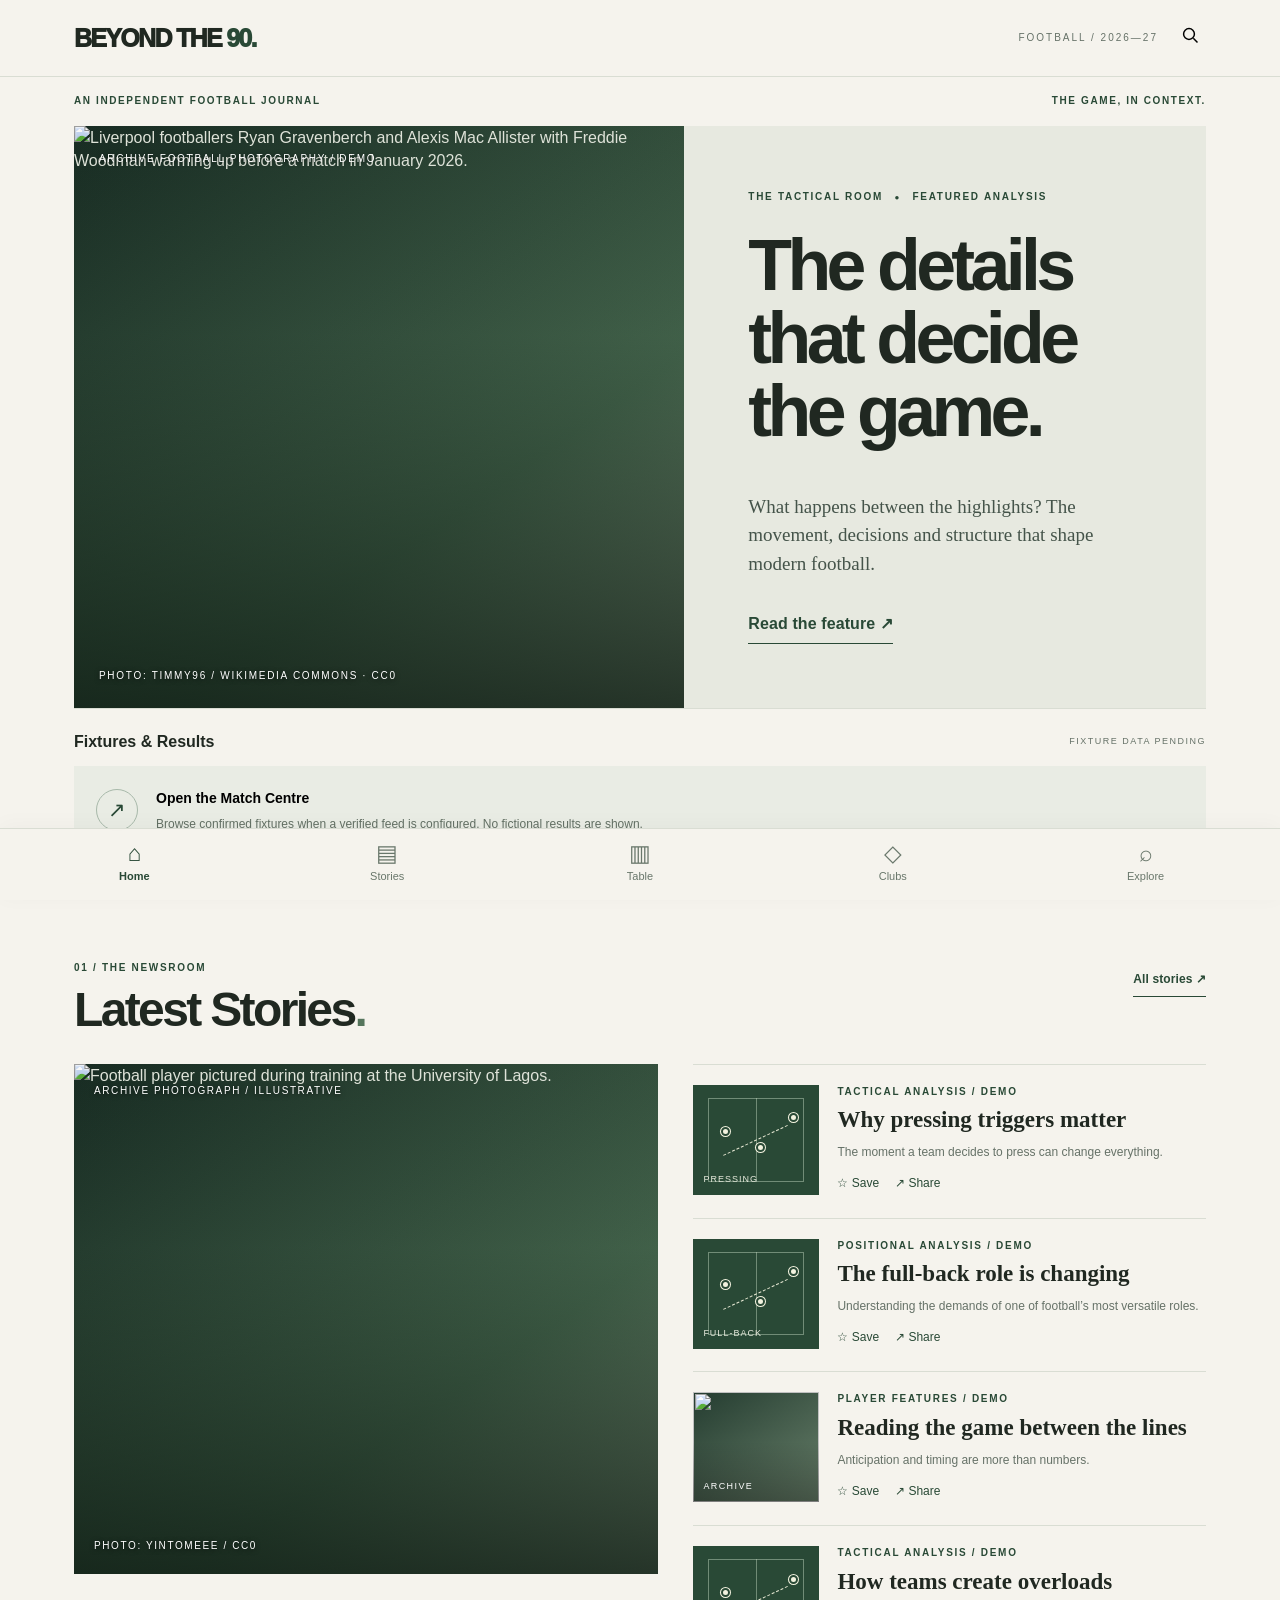
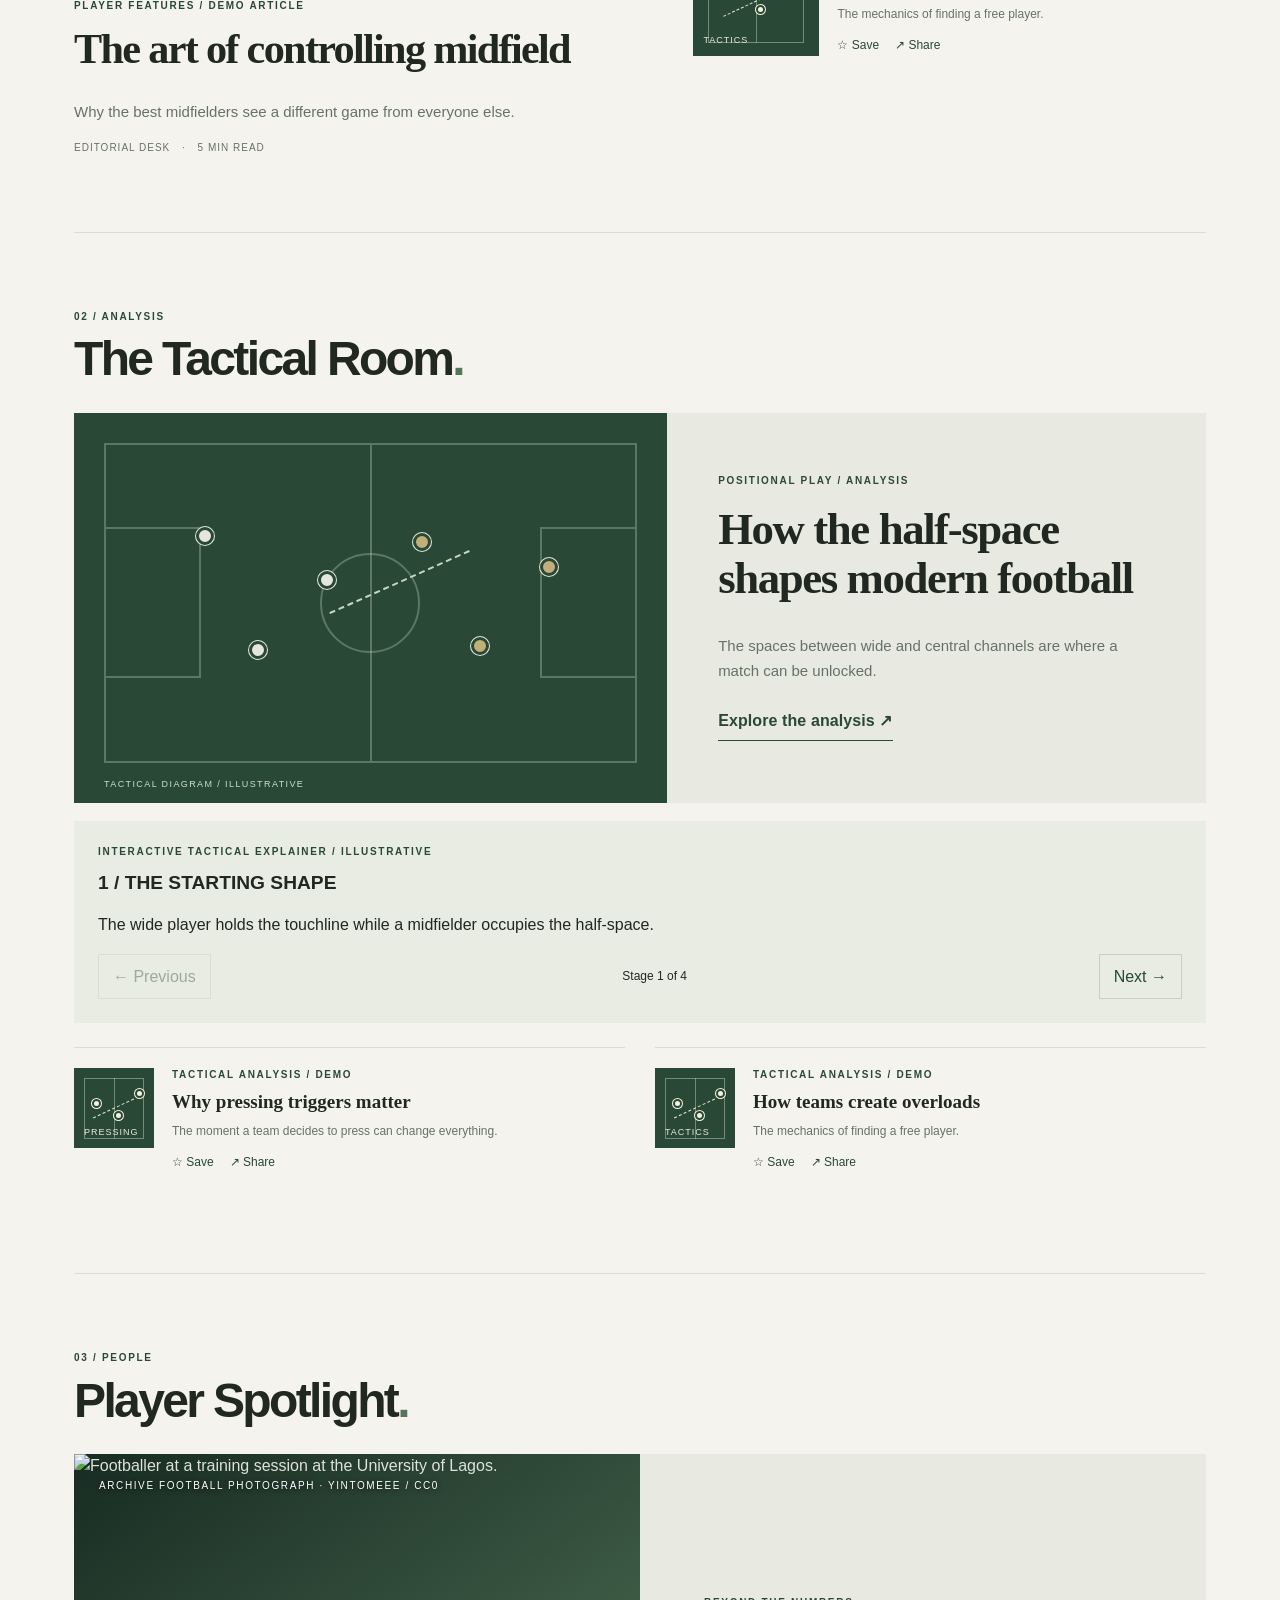
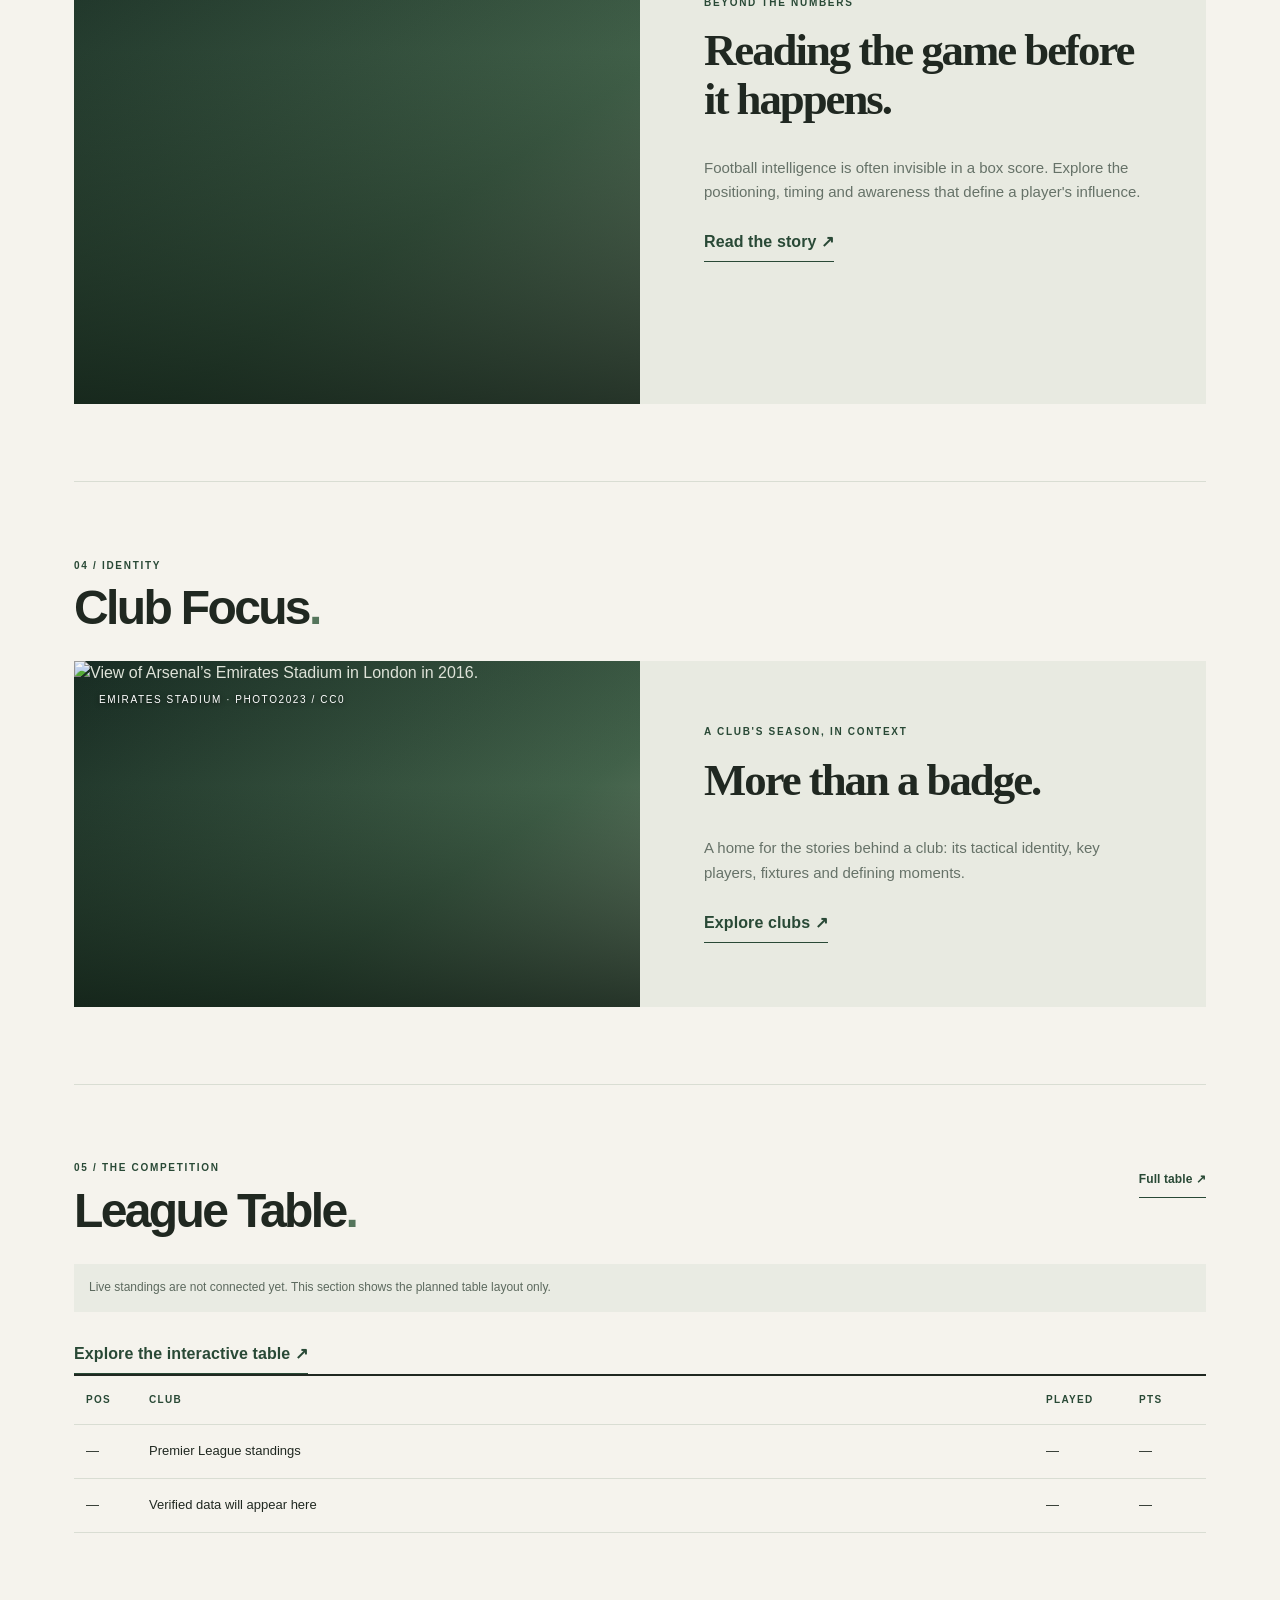
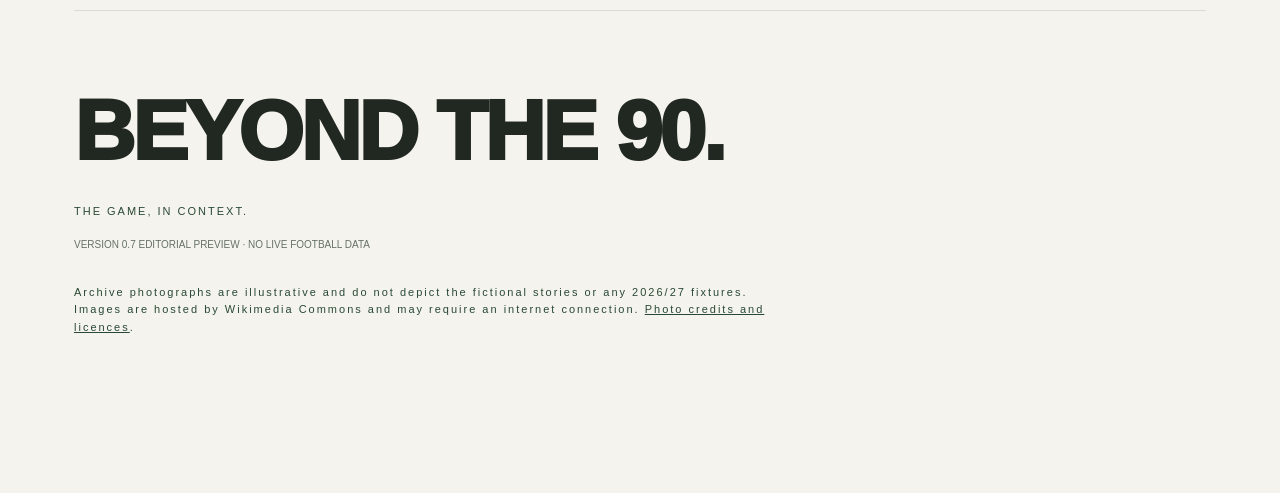
==== commit 06e5849a: "Add files via upload" ====
--- a/index.html
+++ b/index.html
@@ -1,13 +1,13 @@
 <!doctype html>
 <html lang="en"><head><meta charset="utf-8"><meta name="viewport" content="width=device-width,initial-scale=1,viewport-fit=cover"><meta name="theme-color" content="#f5f3ed"><meta name="description" content="BEYOND THE 90. — Independent football storytelling and tactical analysis. Interactive editorial prototype."><title>BEYOND THE 90. | Premier League 2026/27</title><link rel="stylesheet" href="styles.css" defer><script src="script.js" defer></script></head>
 <body><a class="skip" href="#content">Skip to content</a><header class="site-header"><div class="header-inner"><button class="wordmark" data-page="home" aria-label="BEYOND THE 90. home">BEYOND THE <span>90.</span></button><div class="edition">FOOTBALL / 2026—27</div><button class="header-search" data-page="explore" aria-label="Explore and search"><svg viewBox="0 0 24 24" aria-hidden="true"><circle cx="10.8" cy="10.8" r="6.5"/><path d="m16 16 5 5"/></svg></button></div></header>
-<main id="content"><section id="home" class="page active" aria-label="Home"><div class="intro-line"><span>AN INDEPENDENT FOOTBALL JOURNAL</span><span>THE GAME, IN CONTEXT.</span></div><section class="hero-section" aria-labelledby="hero-title"><div class="hero-media photo-placeholder photo-loaded"><img class="licensed-photo" src="https://commons.wikimedia.org/wiki/Special:FilePath/Ryan%20Gravenberch%2C%20Alexis%20Mac%20Allister%20and%20Freddie%20Woodman%2004012026%20%281%29.jpg?width=1600" alt="Liverpool footballers Ryan Gravenberch and Alexis Mac Allister with Freddie Woodman warming up before a match in January 2026." loading="lazy" decoding="async" referrerpolicy="no-referrer"><div class="image-kicker">ARCHIVE FOOTBALL PHOTOGRAPHY / DEMO</div><div class="pitch-lines" aria-hidden="true"><span></span><span></span><span></span></div><div class="image-credit">PHOTO: TIMMY96 / WIKIMEDIA COMMONS · CC0</div></div><div class="hero-copy"><div class="eyebrow">THE TACTICAL ROOM <span class="dot">●</span> FEATURED ANALYSIS</div><h1 id="hero-title">The details that decide the game.</h1><p>What happens between the highlights? The movement, decisions and structure that shape modern football.</p><button class="text-link" data-article="1">Read the feature <span aria-hidden="true">↗</span></button></div></section><section class="fixtures-wrap" aria-label="Fixtures and results"><div class="section-bar"><h2>Fixtures &amp; Results</h2><span>FIXTURE DATA PENDING</span></div><button class="fixture-pending fixture-entry" data-page="matches" aria-label="Open Match Centre"><span class="fixture-pending-mark" aria-hidden="true">↗</span><div><strong>Open the Match Centre</strong><p>Browse confirmed fixtures when a verified feed is configured. No fictional results are shown.</p></div></button></section><section class="editorial-section" aria-labelledby="latest-title"><div class="section-heading"><div><div class="eyebrow">01 / THE NEWSROOM</div><h2 id="latest-title">Latest Stories<span class="punct">.</span></h2></div><button class="text-link small-link" data-page="stories">All stories ↗</button></div><div class="latest-grid"><article class="lead-story"><button class="media-button" data-article="0" aria-label="Read The art of controlling midfield"><div class="lead-image photo-placeholder photo-loaded"><img class="licensed-photo" src="https://commons.wikimedia.org/wiki/Special:FilePath/Football%20player%20at%20unilag%2002.jpg?width=1600" alt="Football player pictured during training at the University of Lagos." loading="lazy" decoding="async" referrerpolicy="no-referrer"><span>ARCHIVE PHOTOGRAPH / ILLUSTRATIVE</span><small>PHOTO: YINTOMEEE / CC0</small></div></button><div class="eyebrow">PLAYER FEATURES / DEMO ARTICLE</div><button class="headline-button" data-article="0"><h3>The art of controlling midfield</h3></button><p>Why the best midfielders see a different game from everyone else.</p><div class="meta">EDITORIAL DESK <span>·</span> 5 MIN READ</div></article><div class="story-stack" id="homeStories"></div></div></section><section class="editorial-section tactical-section" aria-labelledby="tactical-title"><div class="section-heading"><div><div class="eyebrow">02 / ANALYSIS</div><h2 id="tactical-title">The Tactical Room<span class="punct">.</span></h2></div></div><div class="tactical-feature"><div class="tactical-graphic" aria-label="Illustrative tactical pitch with player positions"><div class="pitch-outline"><div class="pitch-center"></div><div class="pitch-box left"></div><div class="pitch-box right"></div><i class="player p1"></i><i class="player p2"></i><i class="player p3"></i><i class="player p4"></i><i class="player p5"></i><i class="player p6"></i><i class="movement"></i></div><div class="graphic-label">TACTICAL DIAGRAM / ILLUSTRATIVE</div></div><div class="tactical-copy"><div class="eyebrow">POSITIONAL PLAY / ANALYSIS</div><h3>How the half-space shapes modern football</h3><p>The spaces between wide and central channels are where a match can be unlocked.</p><button class="text-link" data-article="1">Explore the analysis ↗</button></div></div><div id="tacticalWalkthrough" class="tactical-walkthrough" aria-live="polite"></div><div class="mini-analysis" id="tacticalRows"></div></section><section class="editorial-section" aria-labelledby="spotlight-title"><div class="section-heading"><div><div class="eyebrow">03 / PEOPLE</div><h2 id="spotlight-title">Player Spotlight<span class="punct">.</span></h2></div></div><div class="spotlight-grid"><div class="spotlight-visual photo-placeholder photo-loaded"><img class="licensed-photo" src="https://commons.wikimedia.org/wiki/Special:FilePath/Football%20player%20at%20unilag%2002.jpg?width=1600" alt="Footballer at a training session at the University of Lagos." loading="lazy" decoding="async" referrerpolicy="no-referrer"><span>ARCHIVE FOOTBALL PHOTOGRAPH · YINTOMEEE / CC0</span></div><div class="spotlight-copy"><div class="eyebrow">BEYOND THE NUMBERS</div><h3>Reading the game before it happens.</h3><p>Football intelligence is often invisible in a box score. Explore the positioning, timing and awareness that define a player's influence.</p><button class="text-link" data-article="4">Read the story ↗</button></div></div></section><section class="editorial-section" aria-labelledby="clubfocus-title"><div class="section-heading"><div><div class="eyebrow">04 / IDENTITY</div><h2 id="clubfocus-title">Club Focus<span class="punct">.</span></h2></div></div><div class="club-focus"><div class="stadium-visual photo-placeholder photo-loaded"><img class="licensed-photo" src="https://commons.wikimedia.org/wiki/Special:FilePath/Emirates%20Stadium%202016.jpg?width=1600" alt="View of Arsenal’s Emirates Stadium in London in 2016." loading="lazy" decoding="async" referrerpolicy="no-referrer"><span>EMIRATES STADIUM · PHOTO2023 / CC0</span><div class="stadium-shape" aria-hidden="true"></div></div><div class="club-focus-copy"><div class="eyebrow">A CLUB'S SEASON, IN CONTEXT</div><h3>More than a badge.</h3><p>A home for the stories behind a club: its tactical identity, key players, fixtures and defining moments.</p><button class="text-link" data-page="clubs">Explore clubs ↗</button></div></div></section><section class="editorial-section" aria-labelledby="table-title"><div class="section-heading"><div><div class="eyebrow">05 / THE COMPETITION</div><h2 id="table-title">League Table<span class="punct">.</span></h2></div><button class="text-link small-link" data-page="table">Full table ↗</button></div><p class="data-note">Live standings are not connected yet. This section shows the planned table layout only.</p><button class="text-link" data-page="table">Explore the interactive table ↗</button><div class="table-preview"><div class="table-row table-head"><span>POS</span><span>CLUB</span><span>PLAYED</span><span>PTS</span></div><div class="table-row"><span>—</span><span>Premier League standings</span><span>—</span><span>—</span></div><div class="table-row"><span>—</span><span>Verified data will appear here</span><span>—</span><span>—</span></div></div></section><footer class="site-footer"><div class="footer-logo">BEYOND THE 90.</div><p>THE GAME, IN CONTEXT.</p><small>VERSION 0.6 INTERACTIVE PREVIEW · NO LIVE FOOTBALL DATA</small><p class="photo-disclosure">Archive photographs are illustrative and do not depict the fictional stories or any 2026/27 fixtures. Images are hosted by Wikimedia Commons and may require an internet connection. <a href="photo-credits.html">Photo credits and licences</a>.</p></footer></section>
+<main id="content"><section id="home" class="page active" aria-label="Home"><div class="intro-line"><span>AN INDEPENDENT FOOTBALL JOURNAL</span><span>THE GAME, IN CONTEXT.</span></div><section class="hero-section" aria-labelledby="hero-title"><div class="hero-media photo-placeholder photo-loaded"><img class="licensed-photo" src="https://commons.wikimedia.org/wiki/Special:FilePath/Ryan%20Gravenberch%2C%20Alexis%20Mac%20Allister%20and%20Freddie%20Woodman%2004012026%20%281%29.jpg?width=1600" alt="Liverpool footballers Ryan Gravenberch and Alexis Mac Allister with Freddie Woodman warming up before a match in January 2026." loading="lazy" decoding="async" referrerpolicy="no-referrer"><div class="image-kicker">ARCHIVE FOOTBALL PHOTOGRAPHY / DEMO</div><div class="pitch-lines" aria-hidden="true"><span></span><span></span><span></span></div><div class="image-credit">PHOTO: TIMMY96 / WIKIMEDIA COMMONS · CC0</div></div><div class="hero-copy"><div class="eyebrow">THE TACTICAL ROOM <span class="dot">●</span> FEATURED ANALYSIS</div><h1 id="hero-title">The details that decide the game.</h1><p>What happens between the highlights? The movement, decisions and structure that shape modern football.</p><button class="text-link" data-article="1">Read the feature <span aria-hidden="true">↗</span></button></div></section><section class="fixtures-wrap" aria-label="Fixtures and results"><div class="section-bar"><h2>Fixtures &amp; Results</h2><span>FIXTURE DATA PENDING</span></div><button class="fixture-pending fixture-entry" data-page="matches" aria-label="Open Match Centre"><span class="fixture-pending-mark" aria-hidden="true">↗</span><div><strong>Open the Match Centre</strong><p>Browse confirmed fixtures when a verified feed is configured. No fictional results are shown.</p></div></button></section><section class="editorial-section" aria-labelledby="latest-title"><div class="section-heading"><div><div class="eyebrow">01 / THE NEWSROOM</div><h2 id="latest-title">Latest Stories<span class="punct">.</span></h2></div><button class="text-link small-link" data-page="stories">All stories ↗</button></div><div class="latest-grid"><article class="lead-story"><button class="media-button" data-article="0" aria-label="Read The art of controlling midfield"><div class="lead-image photo-placeholder photo-loaded"><img class="licensed-photo" src="https://commons.wikimedia.org/wiki/Special:FilePath/Football%20player%20at%20unilag%2002.jpg?width=1600" alt="Football player pictured during training at the University of Lagos." loading="lazy" decoding="async" referrerpolicy="no-referrer"><span>ARCHIVE PHOTOGRAPH / ILLUSTRATIVE</span><small>PHOTO: YINTOMEEE / CC0</small></div></button><div class="eyebrow">PLAYER FEATURES / DEMO ARTICLE</div><button class="headline-button" data-article="0"><h3>The art of controlling midfield</h3></button><p>Why the best midfielders see a different game from everyone else.</p><div class="meta">EDITORIAL DESK <span>·</span> 5 MIN READ</div></article><div class="story-stack" id="homeStories"></div></div></section><section class="editorial-section tactical-section" aria-labelledby="tactical-title"><div class="section-heading"><div><div class="eyebrow">02 / ANALYSIS</div><h2 id="tactical-title">The Tactical Room<span class="punct">.</span></h2></div></div><div class="tactical-feature"><div class="tactical-graphic" aria-label="Illustrative tactical pitch with player positions"><div class="pitch-outline"><div class="pitch-center"></div><div class="pitch-box left"></div><div class="pitch-box right"></div><i class="player p1"></i><i class="player p2"></i><i class="player p3"></i><i class="player p4"></i><i class="player p5"></i><i class="player p6"></i><i class="movement"></i></div><div class="graphic-label">TACTICAL DIAGRAM / ILLUSTRATIVE</div></div><div class="tactical-copy"><div class="eyebrow">POSITIONAL PLAY / ANALYSIS</div><h3>How the half-space shapes modern football</h3><p>The spaces between wide and central channels are where a match can be unlocked.</p><button class="text-link" data-article="1">Explore the analysis ↗</button></div></div><div id="tacticalWalkthrough" class="tactical-walkthrough" aria-live="polite"></div><div class="mini-analysis" id="tacticalRows"></div></section><section class="editorial-section" aria-labelledby="spotlight-title"><div class="section-heading"><div><div class="eyebrow">03 / PEOPLE</div><h2 id="spotlight-title">Player Spotlight<span class="punct">.</span></h2></div></div><div class="spotlight-grid"><div class="spotlight-visual photo-placeholder photo-loaded"><img class="licensed-photo" src="https://commons.wikimedia.org/wiki/Special:FilePath/Football%20player%20at%20unilag%2002.jpg?width=1600" alt="Footballer at a training session at the University of Lagos." loading="lazy" decoding="async" referrerpolicy="no-referrer"><span>ARCHIVE FOOTBALL PHOTOGRAPH · YINTOMEEE / CC0</span></div><div class="spotlight-copy"><div class="eyebrow">BEYOND THE NUMBERS</div><h3>Reading the game before it happens.</h3><p>Football intelligence is often invisible in a box score. Explore the positioning, timing and awareness that define a player's influence.</p><button class="text-link" data-article="4">Read the story ↗</button></div></div></section><section class="editorial-section" aria-labelledby="clubfocus-title"><div class="section-heading"><div><div class="eyebrow">04 / IDENTITY</div><h2 id="clubfocus-title">Club Focus<span class="punct">.</span></h2></div></div><div class="club-focus"><div class="stadium-visual photo-placeholder photo-loaded"><img class="licensed-photo" src="https://commons.wikimedia.org/wiki/Special:FilePath/Emirates%20Stadium%202016.jpg?width=1600" alt="View of Arsenal’s Emirates Stadium in London in 2016." loading="lazy" decoding="async" referrerpolicy="no-referrer"><span>EMIRATES STADIUM · PHOTO2023 / CC0</span><div class="stadium-shape" aria-hidden="true"></div></div><div class="club-focus-copy"><div class="eyebrow">A CLUB'S SEASON, IN CONTEXT</div><h3>More than a badge.</h3><p>A home for the stories behind a club: its tactical identity, key players, fixtures and defining moments.</p><button class="text-link" data-page="clubs">Explore clubs ↗</button></div></div></section><section class="editorial-section" aria-labelledby="table-title"><div class="section-heading"><div><div class="eyebrow">05 / THE COMPETITION</div><h2 id="table-title">League Table<span class="punct">.</span></h2></div><button class="text-link small-link" data-page="table">Full table ↗</button></div><p class="data-note">Live standings are not connected yet. This section shows the planned table layout only.</p><button class="text-link" data-page="table">Explore the interactive table ↗</button><div class="table-preview"><div class="table-row table-head"><span>POS</span><span>CLUB</span><span>PLAYED</span><span>PTS</span></div><div class="table-row"><span>—</span><span>Premier League standings</span><span>—</span><span>—</span></div><div class="table-row"><span>—</span><span>Verified data will appear here</span><span>—</span><span>—</span></div></div></section><footer class="site-footer"><div class="footer-logo">BEYOND THE 90.</div><p>THE GAME, IN CONTEXT.</p><small>VERSION 0.7 EDITORIAL PREVIEW · NO LIVE FOOTBALL DATA</small><p class="photo-disclosure">Archive photographs are illustrative and do not depict the fictional stories or any 2026/27 fixtures. Images are hosted by Wikimedia Commons and may require an internet connection. <a href="photo-credits.html">Photo credits and licences</a>.</p></footer></section>
 <section id="stories" class="page inner-page"><div class="eyebrow">THE EDITORIAL DESK</div><h1>Stories<span class="punct">.</span></h1><p class="page-intro">Original ideas. Tactical thinking. The people and decisions behind the game.</p><div class="editorial-filter" role="group" aria-label="Story categories"><button class="active" data-storyfilter="all">All</button><button data-storyfilter="TACTICAL">Tactical</button><button data-storyfilter="PLAYER">Players</button><button data-storyfilter="POSITIONAL">Positions</button><button data-storyfilter="saved">Saved</button></div><p id="storyCount" class="data-note" aria-live="polite"></p><div class="story-list" id="storiesList"></div></section>
-<section id="table" class="page inner-page"><div class="eyebrow">THE COMPETITION / 2026—27</div><h1>League Table<span class="punct">.</span></h1><p class="page-intro">Premier League standings with expandable club context. Live data appears only when verified by the configured provider.</p><div class="data-status" id="standingsStatus" role="status">Checking for verified standings…</div><div class="standings-shell"><div class="standings-head"><span>#</span><span>Club</span><span>P</span><span>GD</span><span>Pts</span></div><div id="standingsRows"></div></div><p class="data-note">Tap a club row to reveal its form, next fixture and season context when provided. No invented statistics.</p></section>
+<section id="table" class="page inner-page"><div class="eyebrow">THE COMPETITION / 2026—27</div><h1>League Table<span class="punct">.</span></h1><p class="page-intro">Premier League standings with expandable club context. Live data appears only when verified by the configured provider.</p><div class="competition-toolbar"><button id="refreshFootball" type="button">Refresh verified football data</button><span id="footballUpdated" aria-live="polite"></span></div><div class="data-status" id="standingsStatus" role="status">Checking for verified standings…</div><div class="standings-shell"><div class="standings-head"><span>#</span><span>Club</span><span>P</span><span>GD</span><span>Pts</span></div><div id="standingsRows"></div></div><p class="data-note">Tap a club row to reveal its form, next fixture and season context when provided. No invented statistics.</p></section>
 <section id="clubs" class="page inner-page"><div class="eyebrow">THE CLUBS</div><h1>Clubs<span class="punct">.</span></h1><p class="page-intro">Explore a club's identity, tactical structure, fixtures and editorial coverage.</p><div id="clubList" class="club-list"></div><p class="data-note">Illustrative club directory; not a verified 2026/27 league membership list.</p></section>
 <section id="clubProfile" class="page inner-page"><button class="back-link" data-page="clubs">← All clubs</button><div class="eyebrow">CLUB IDENTITY / PROFILE PREVIEW</div><h1 id="clubTitle">Club</h1><p class="page-intro" id="clubIntro">Club coverage is being prepared.</p><div class="tab-list" role="tablist" aria-label="Club sections"><button class="tab active" data-clubtab="overview" aria-selected="true">Overview</button><button class="tab" data-clubtab="squad" aria-selected="false">Squad</button><button class="tab" data-clubtab="fixtures" aria-selected="false">Fixtures</button><button class="tab" data-clubtab="stories" aria-selected="false">Stories</button></div><div id="clubTabContent" class="tab-content"></div></section>
-<section id="matches" class="page inner-page"><div class="eyebrow">MATCHDAY / VERIFIED FEED</div><h1>Match Centre<span class="punct">.</span></h1><p class="page-intro">Explore confirmed fixtures and completed matches. Match pages open when the data provider supplies an event.</p><div class="data-status" id="matchStatus">Checking for verified matches…</div><div id="matchList" class="match-list"></div></section>
+<section id="matches" class="page inner-page"><div class="eyebrow">MATCHDAY / VERIFIED FEED</div><h1>Match Centre<span class="punct">.</span></h1><p class="page-intro">Explore confirmed fixtures and completed matches. Match pages open when the data provider supplies an event.</p><div class="match-filter" role="group" aria-label="Filter matches"><button class="active" data-matchfilter="all" aria-pressed="true">All</button><button data-matchfilter="scheduled" aria-pressed="false">Upcoming</button><button data-matchfilter="finished" aria-pressed="false">Completed</button></div><div class="data-status" id="matchStatus">Checking for verified matches…</div><div id="matchList" class="match-list"></div></section>
 <section id="matchDetail" class="page inner-page"><button class="back-link" data-page="matches">← All matches</button><div class="eyebrow">MATCH CENTRE / VERIFIED DATA</div><h1 id="matchTitle">Match Centre</h1><div id="matchScore" class="match-score"></div><div class="tab-list" role="tablist" aria-label="Match sections"><button class="tab active" data-matchtab="overview">Overview</button><button class="tab" data-matchtab="timeline">Timeline</button><button class="tab" data-matchtab="lineups">Lineups</button><button class="tab" data-matchtab="tactics">Tactics</button><button class="tab" data-matchtab="stats">Stats</button></div><div id="matchTabContent" class="tab-content"></div></section>
-<section id="explore" class="page inner-page"><div class="eyebrow">DISCOVER THE GAME</div><h1>Explore<span class="punct">.</span></h1><label class="sr-only" for="search">Search stories</label><input id="search" type="search" placeholder="Search stories and topics…" autocomplete="off"><div class="chips"><button data-topic="Tactics">Tactics</button><button data-topic="Midfield">Midfield</button><button data-topic="Pressing">Pressing</button><button data-topic="Players">Players</button></div><div id="recentSearches" class="recent-searches" hidden></div><div id="exploreDefault"><h2 class="explore-title">Latest Stories</h2><button class="media-button" data-article="0" aria-label="Read featured story"><div class="explore-portrait photo-placeholder photo-loaded"><img class="licensed-photo" src="https://commons.wikimedia.org/wiki/Special:FilePath/Football%20player%20at%20unilag%2002.jpg?width=1600" alt="Football player photographed at training at the University of Lagos." loading="lazy" decoding="async" referrerpolicy="no-referrer"><span>ARCHIVE PORTRAIT · YINTOMEEE / CC0</span><strong>THE ART OF<br>THE GAME.</strong></div></button><div class="eyebrow">PLAYER FEATURES / DEMO ARTICLE</div><button class="headline-button" data-article="0"><h3>The art of controlling midfield</h3></button><p class="meta">EDITORIAL DESK · 5 MIN READ</p><div id="exploreStories"></div><button class="load-more" id="loadMore">Load more stories ↓</button></div><div id="searchResults" hidden></div></section>
+<section id="explore" class="page inner-page"><div class="eyebrow">DISCOVER THE GAME</div><h1>Explore<span class="punct">.</span></h1><label class="sr-only" for="search">Search stories</label><input id="search" type="search" placeholder="Search stories, clubs and matches…" autocomplete="off"><div class="chips"><button data-topic="Tactics">Tactics</button><button data-topic="Midfield">Midfield</button><button data-topic="Pressing">Pressing</button><button data-topic="Players">Players</button></div><div id="recentSearches" class="recent-searches" hidden></div><div id="exploreDefault"><h2 class="explore-title">Latest Stories</h2><button class="media-button" data-article="0" aria-label="Read featured story"><div class="explore-portrait photo-placeholder photo-loaded"><img class="licensed-photo" src="https://commons.wikimedia.org/wiki/Special:FilePath/Football%20player%20at%20unilag%2002.jpg?width=1600" alt="Football player photographed at training at the University of Lagos." loading="lazy" decoding="async" referrerpolicy="no-referrer"><span>ARCHIVE PORTRAIT · YINTOMEEE / CC0</span><strong>THE ART OF<br>THE GAME.</strong></div></button><div class="eyebrow">PLAYER FEATURES / DEMO ARTICLE</div><button class="headline-button" data-article="0"><h3>The art of controlling midfield</h3></button><p class="meta">EDITORIAL DESK · 5 MIN READ</p><div id="exploreStories"></div><button class="load-more" id="loadMore">Load more stories ↓</button></div><div id="searchResults" hidden></div></section>
 <section id="article" class="page inner-page"><button id="articleBack" class="back-link">← Back to browsing</button><div class="eyebrow" id="articleCategory">EDITORIAL / DEMO ARTICLE</div><h1 id="articleTitle"></h1><p class="page-intro" id="articleExcerpt"></p><div class="article-photo photo-placeholder photo-loaded"><img class="licensed-photo" src="https://commons.wikimedia.org/wiki/Special:FilePath/Ryan%20Gravenberch%2C%20Alexis%20Mac%20Allister%20and%20Freddie%20Woodman%2004012026%20%281%29.jpg?width=1600" alt="Footballers warming up ahead of a match in January 2026." loading="lazy" decoding="async" referrerpolicy="no-referrer"><span>ARCHIVE PHOTOGRAPH · TIMMY96 / CC0</span></div><div class="reading-progress" aria-hidden="true"><span id="readingProgress"></span></div><div class="article-tools"><span>EDITORIAL DESK · 5 MIN READ</span><div><button id="articleBookmark">☆ Save</button><button id="articleShare">↗ Share</button></div></div><div class="article-body"><p>Football is often decided in moments too subtle to dominate a highlight reel. The movement before the pass, the spacing between the lines and the decisions made without the ball can change an entire match.</p><p>This is a sample article demonstrating the reading experience. The finished BEYOND THE 90. will feature original, fact-checked editorial coverage with properly licensed photography and carefully designed tactical illustrations.</p></div><div class="further-reading"><h2>Further reading</h2><div id="relatedStories"></div></div></section></main>
 <nav class="bottom-nav" aria-label="Primary navigation"><button data-page="home" class="active" aria-current="page"><span aria-hidden="true">⌂</span>Home</button><button data-page="stories"><span aria-hidden="true">▤</span>Stories</button><button data-page="table"><span aria-hidden="true">▥</span>Table</button><button data-page="clubs"><span aria-hidden="true">◇</span>Clubs</button><button data-page="explore"><span aria-hidden="true">⌕</span>Explore</button></nav><div id="toast" class="toast" role="status" aria-live="polite"></div></body></html>
--- a/styles.css
+++ b/styles.css
@@ -44,3 +44,6 @@
 
 /* Version 0.6 editorial enhancements */
 .editorial-filter{display:flex;gap:8px;overflow-x:auto;padding:12px 0 20px;scrollbar-width:thin}.editorial-filter button,.tactic-controls button,.recent-searches button{font:inherit;border:1px solid #c7cec4;background:transparent;color:#294936;padding:10px 14px;cursor:pointer;white-space:nowrap}.editorial-filter button.active{background:#294936;color:#fff}.recent-searches{padding:16px 0;border-bottom:1px solid #d5d8d0;margin-bottom:20px}.recent-heading{display:flex;justify-content:space-between;align-items:center;margin-bottom:8px}.recent-heading button{border:0;text-decoration:underline;padding:6px}.recent-searches>button{margin:4px 6px 4px 0}.reading-progress{height:3px;background:#d9ddd5;position:sticky;top:69px;z-index:4}.reading-progress span{display:block;height:100%;background:#294936;width:0;transition:width .15s linear}.further-reading{margin:40px 0 24px;padding-top:22px;border-top:1px solid #cbd0c7}.further-reading h2{font-size:1.5rem}.tactical-walkthrough{background:#e8ece3;padding:24px;margin:18px 0 24px}.tactical-walkthrough h3{font-size:1.2rem;margin:10px 0}.tactic-controls{display:flex;align-items:center;justify-content:space-between;gap:8px;margin-top:18px}.tactic-controls span{font-size:.75rem}.tactic-controls button:disabled{opacity:.4;cursor:not-allowed}@media(max-width:420px){.tactic-controls button{padding:9px 8px;font-size:.8rem}}@media(prefers-reduced-motion:reduce){.reading-progress span{transition:none}}
+
+/* v0.7: editorial restraint and functional controls */
+.competition-toolbar{display:flex;align-items:center;justify-content:space-between;gap:12px;flex-wrap:wrap;margin:20px 0 12px}.competition-toolbar button{font:inherit;font-weight:650;color:#294936;background:transparent;border:1px solid #aab7aa;padding:11px 15px;cursor:pointer}.competition-toolbar button:hover,.competition-toolbar button:focus-visible{background:#e7ebe3}.competition-toolbar span{font-size:.8rem;color:#566457}.match-filter{display:flex;gap:0;overflow-x:auto;margin:22px 0 12px;border-bottom:1px solid #ccd2c9}.match-filter button{font:inherit;font-size:.86rem;font-weight:650;color:#566457;background:none;border:0;border-bottom:2px solid transparent;padding:12px 18px;cursor:pointer}.match-filter button.active{color:#202821;border-color:#294936}.results-heading{font-size:1.15rem;border-top:1px solid #ccd2c9;padding-top:20px;margin:24px 0 10px}.search-result-link{display:flex;width:100%;align-items:center;justify-content:space-between;gap:12px;text-align:left;padding:17px 0;border:0;border-bottom:1px solid #d3d8cf;background:transparent;font:inherit;font-weight:650;color:#202821;cursor:pointer}.search-result-link span{font-size:.78rem;font-weight:400;color:#566457}.search-result-link:hover{text-decoration:underline;text-underline-offset:4px}.story-thumb{border:0}.story-thumb-photo:after{background:linear-gradient(transparent,rgba(0,0,0,.35))}.editorial-filter button{border:0;border-bottom:2px solid transparent}.editorial-filter button.active{background:transparent;color:#294936;border-color:#294936}.match-card{border:0;border-top:1px solid #ccd2c9;background:transparent}.match-card:hover{background:#e9ece5}.fixture-entry:hover{outline:0;background:#e1e7dd}button:focus-visible,a:focus-visible,input:focus-visible,select:focus-visible{outline:2px solid #294936;outline-offset:3px}@media(prefers-reduced-motion:reduce){*,*:before,*:after{animation:none!important;transition:none!important;scroll-behavior:auto!important}}
